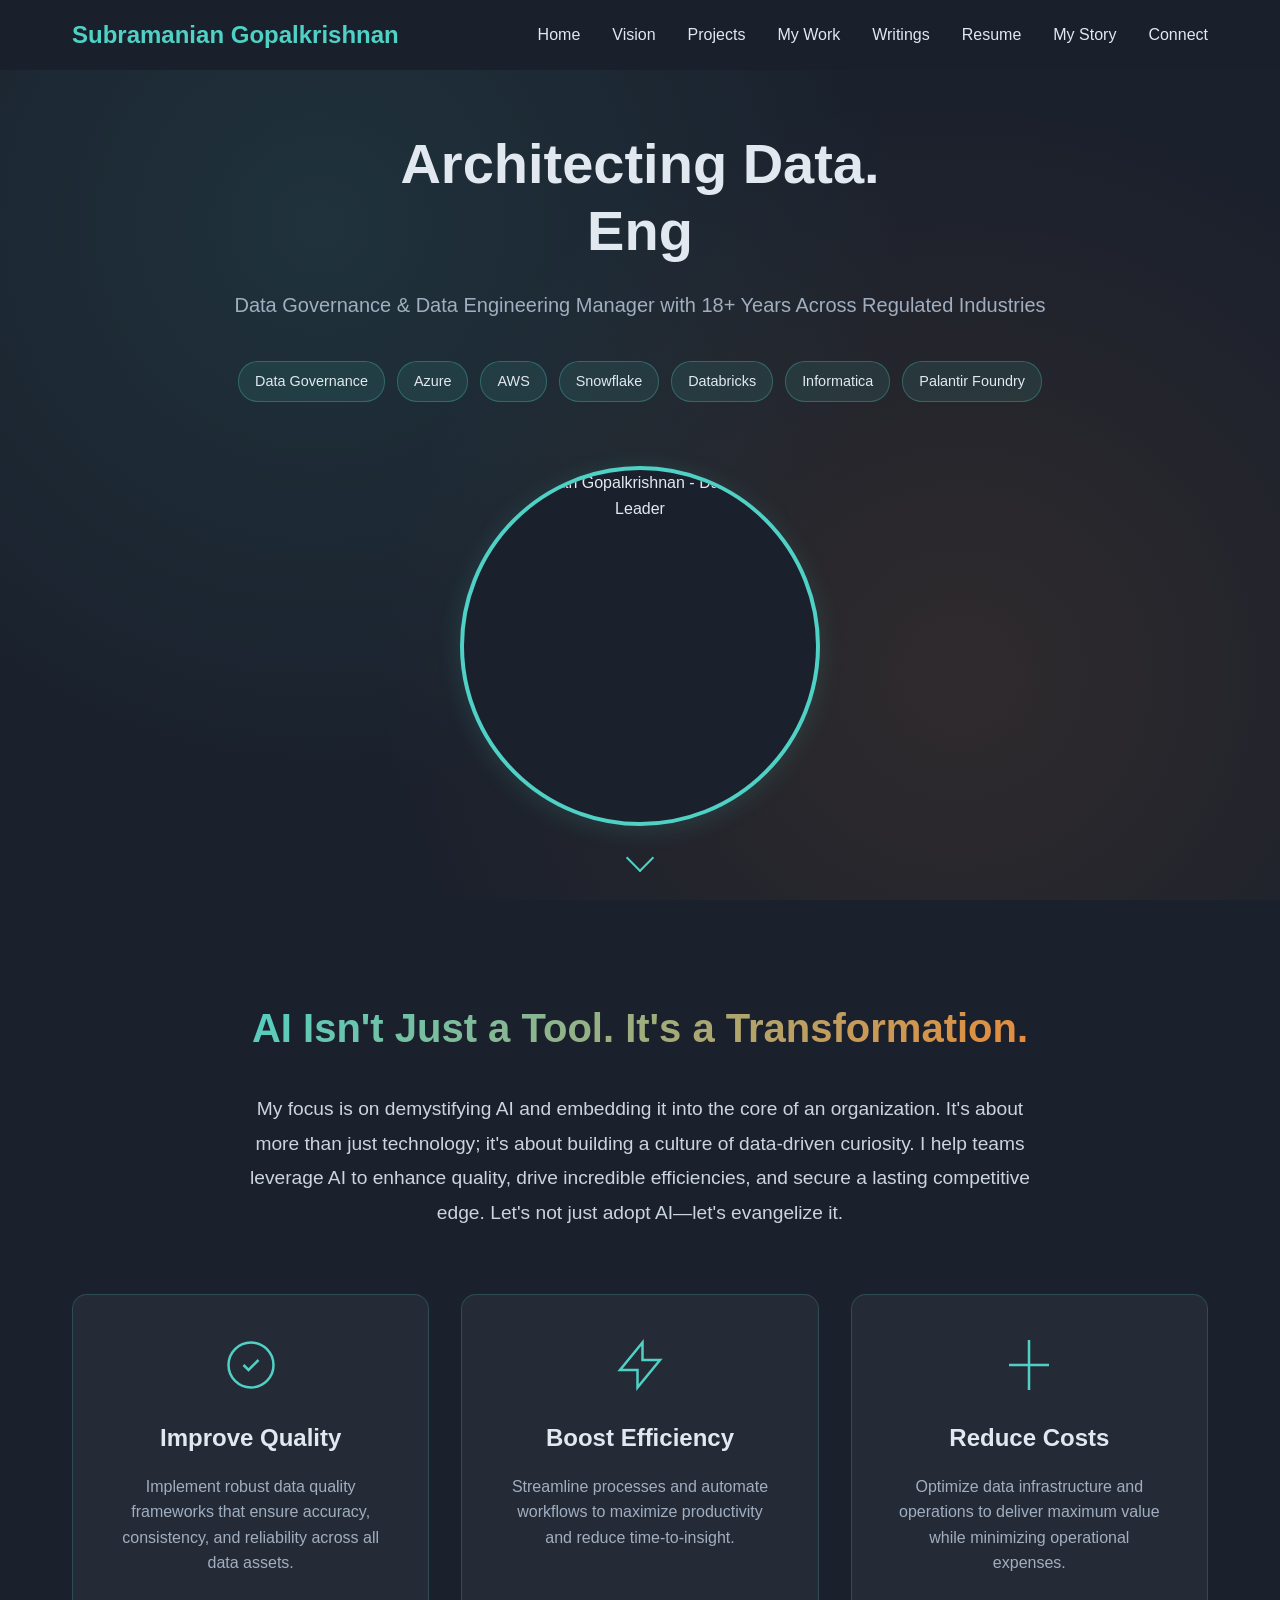
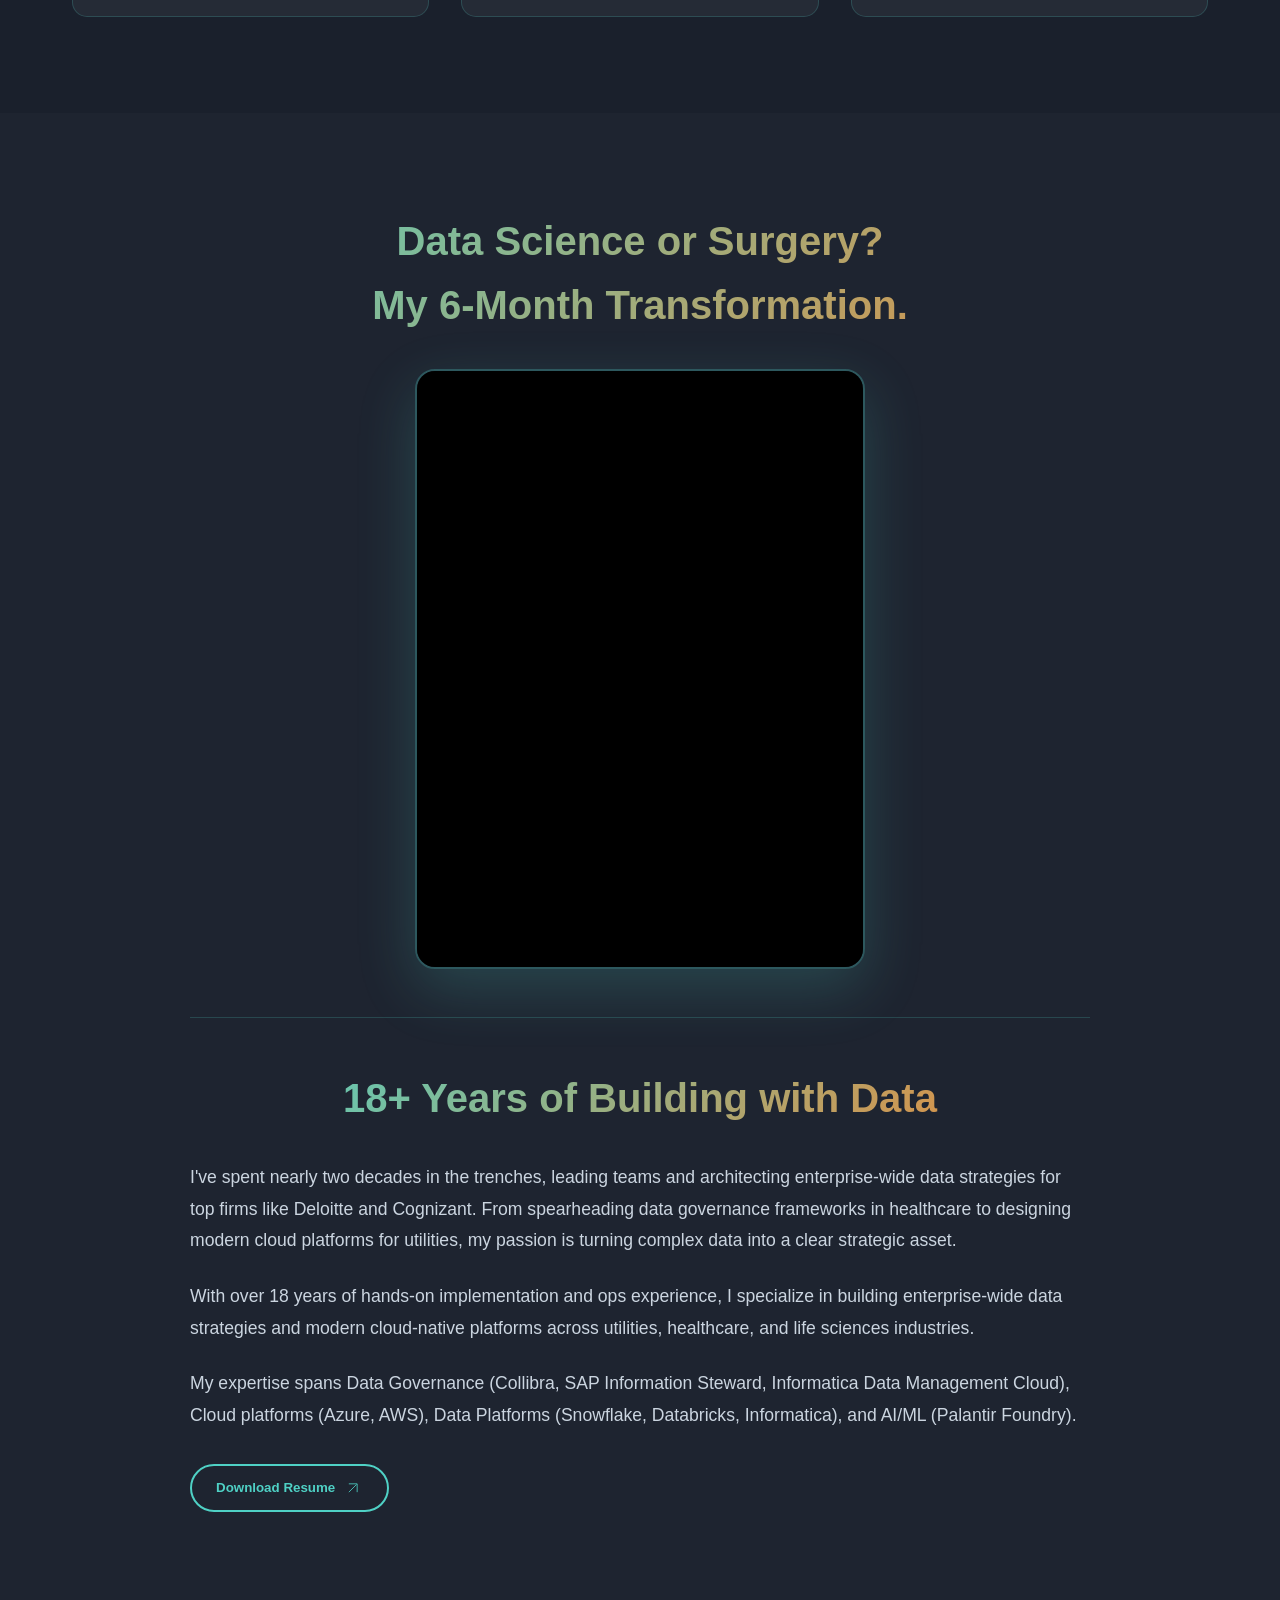
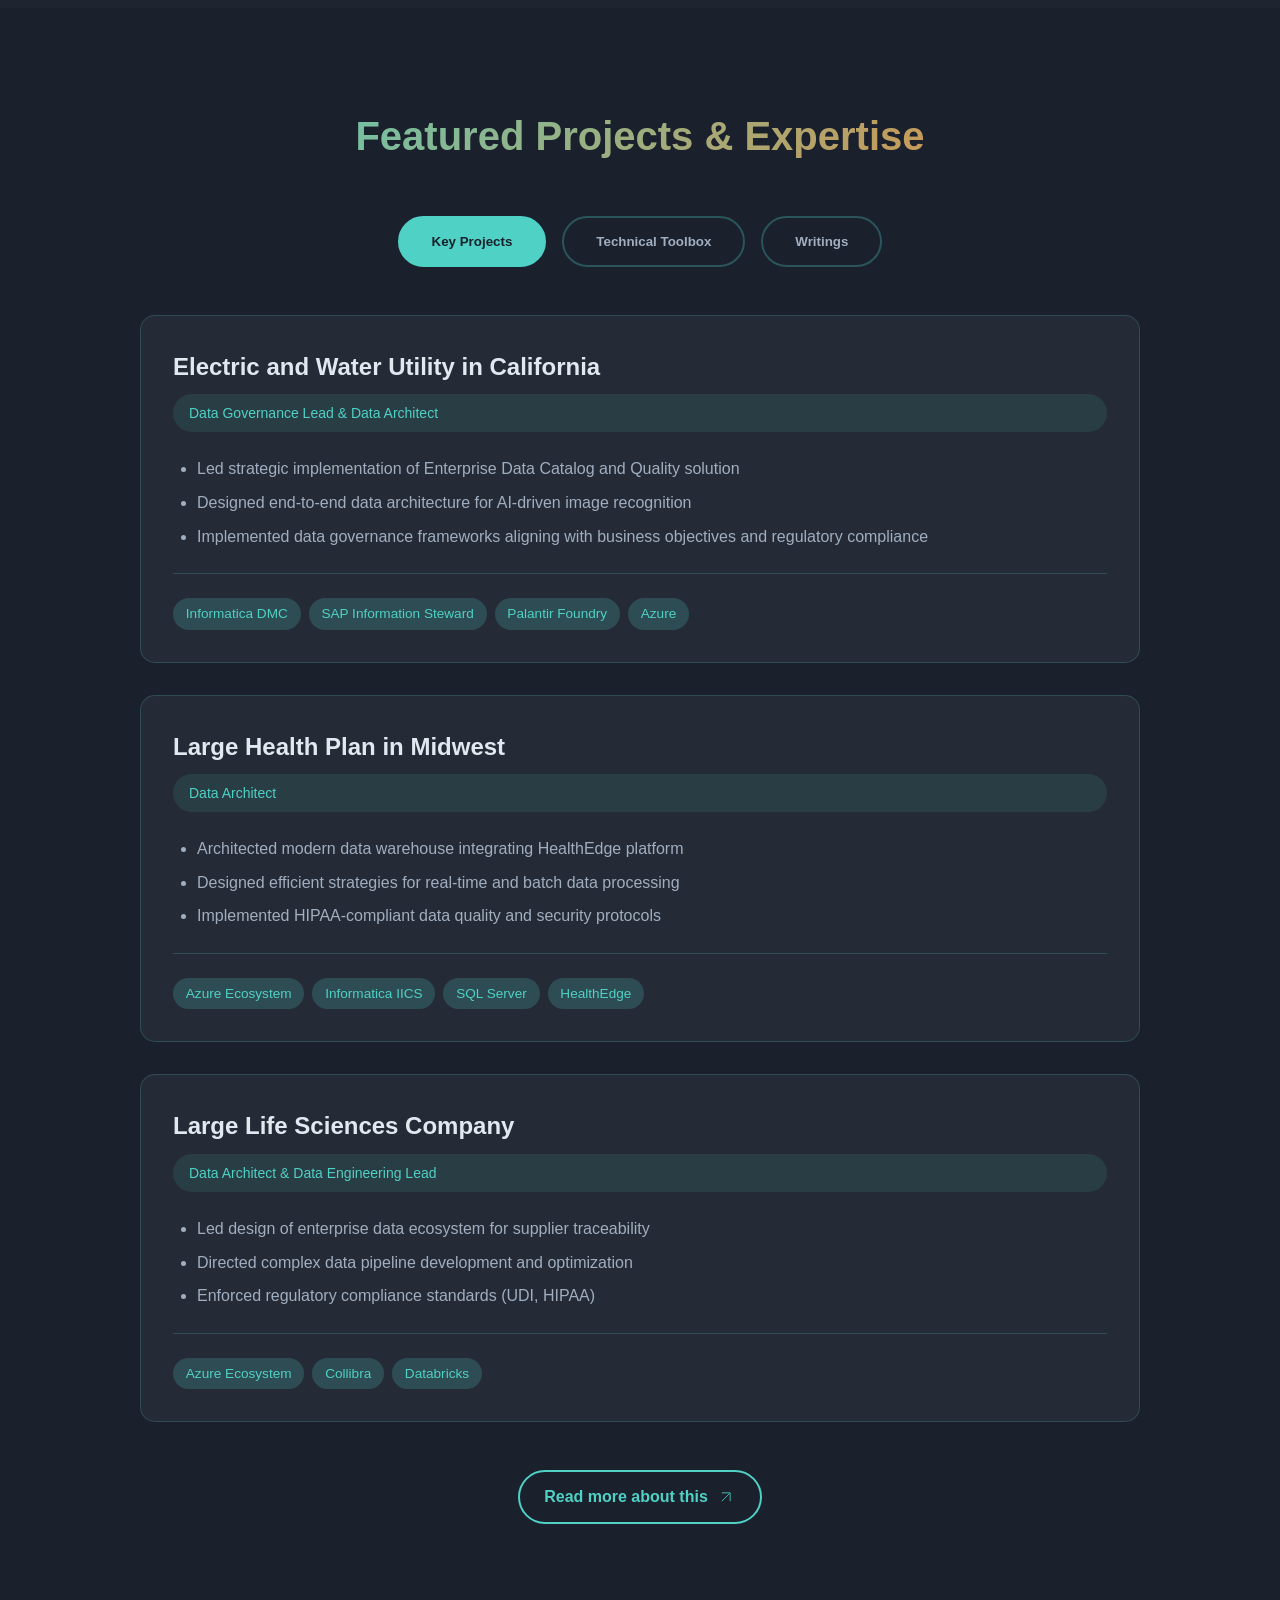
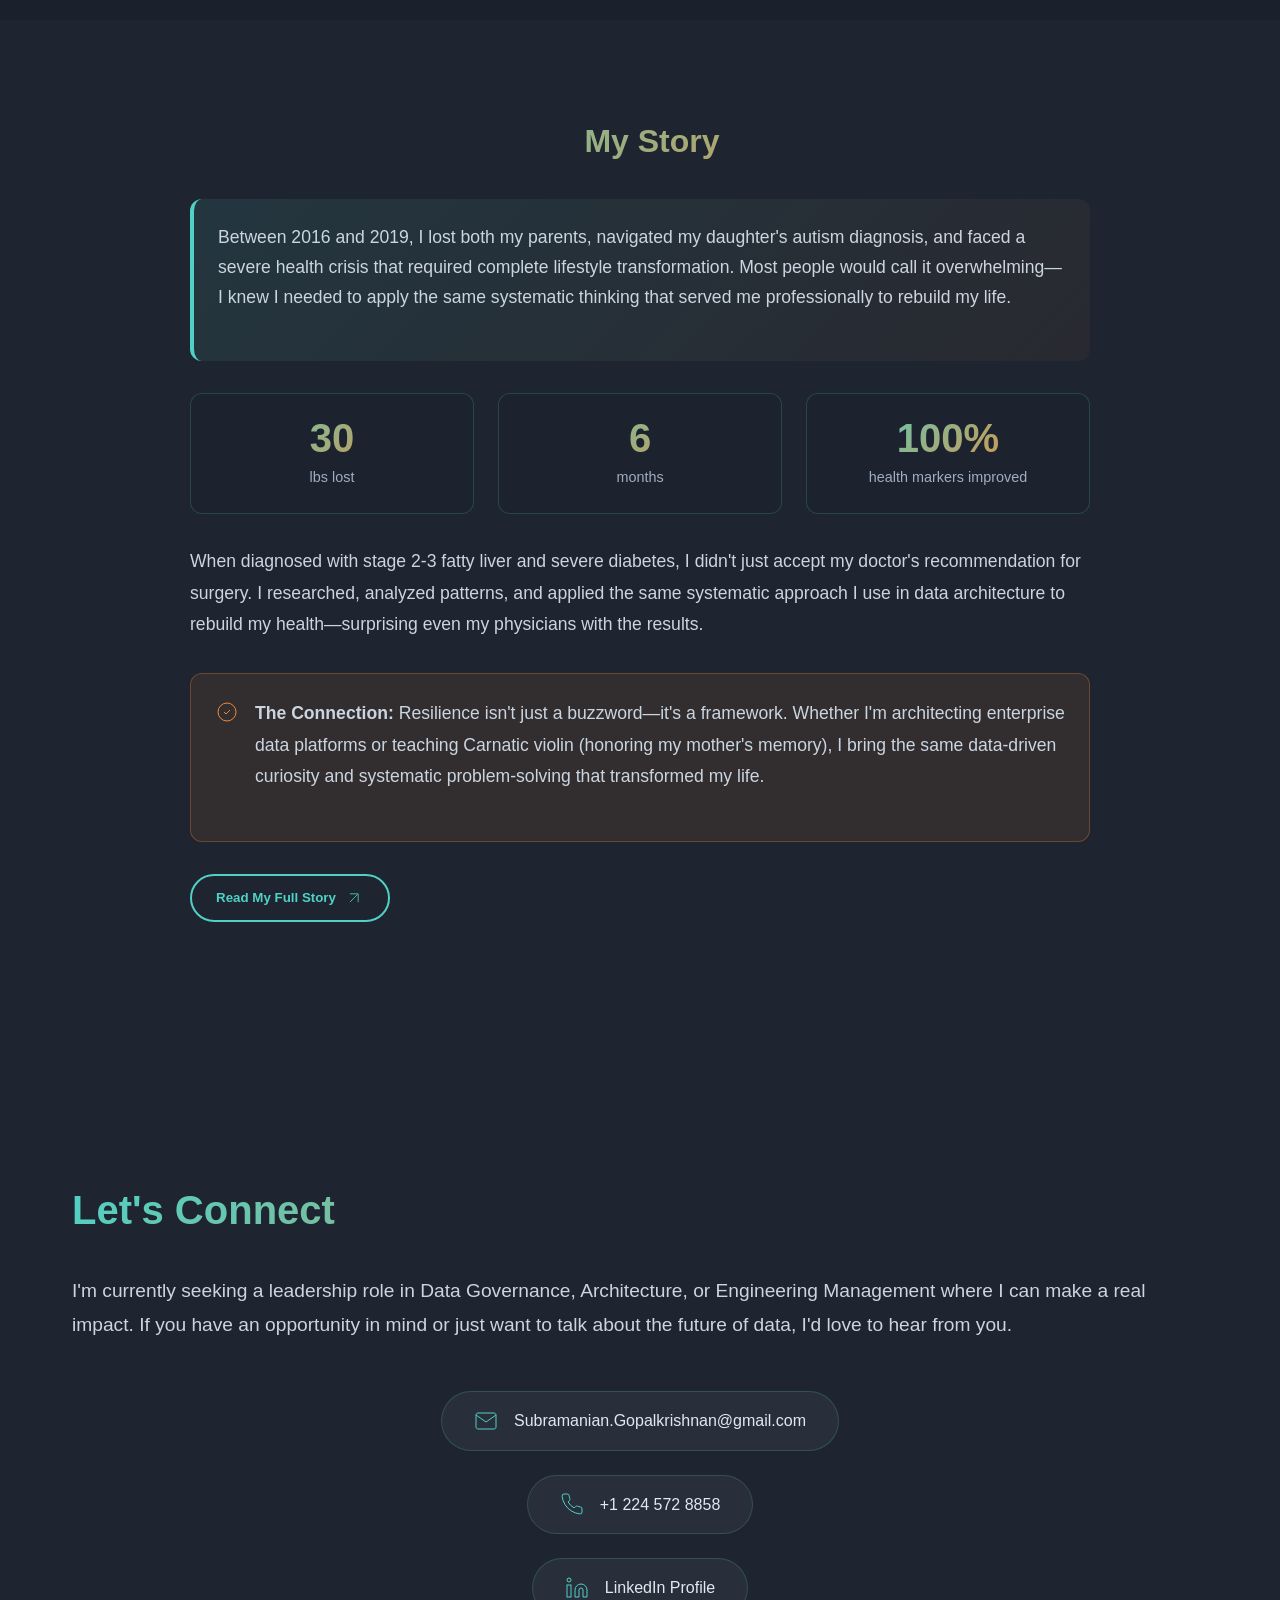
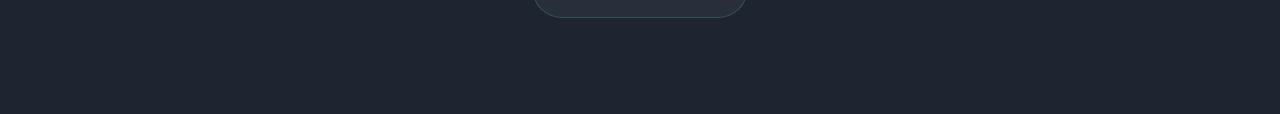
==== index.html @ d3220d58 "Add resume download functionality and enhance navigation links" ====
<!DOCTYPE html>
<html lang="en">
<head>
    <meta charset="UTF-8">
    <meta name="viewport" content="width=device-width, initial-scale=1.0">
    <meta name="referrer" content="strict-origin-when-cross-origin">
    <meta http-equiv="Content-Security-Policy" content="default-src 'self'; base-uri 'self'; img-src 'self' data: https:; font-src 'self' https://fonts.gstatic.com data:; style-src 'self' 'unsafe-inline' https://fonts.googleapis.com; script-src 'self'; connect-src 'self'; frame-src https://www.youtube.com https://www.youtube-nocookie.com; object-src 'none'; upgrade-insecure-requests">
    <title>Subramanian Gopalkrishnan - Data Governance and Data Engineering Manager</title>

    <!-- Open Graph / Facebook -->
    <meta property="og:type" content="website">
    <meta property="og:url" content="https://www.drivenbydata.pro/">
    <meta property="og:title" content="Subramanian Gopalkrishnan - Data Governance and Data Engineering Manager">
    <meta property="og:description" content="Data Governance & Data Engineering Manager with 18+ Years Across Regulated Industries.">
    <meta property="og:image" content="https://www.drivenbydata.pro/images/hero-profile-og.png">

    <!-- Twitter -->
    <meta property="twitter:card" content="summary_large_image">
    <meta property="twitter:url" content="https://www.drivenbydata.pro/">
    <meta property="twitter:title" content="Subramanian Gopalkrishnan - Data Governance and Data Engineering Manager">
    <meta property="twitter:description" content="Data Governance & Data Engineering Manager with 18+ Years Across Regulated Industries.">
    <meta property="twitter:image" content="https://www.drivenbydata.pro/images/hero-profile-og.png">

    <link rel="preconnect" href="https://fonts.googleapis.com">
    <link rel="preconnect" href="https://fonts.gstatic.com" crossorigin>
    <link href="https://fonts.googleapis.com/css2?family=Inter:wght@300;400;500;600;700&display=swap" rel="stylesheet">
    <link rel="icon" href="data:image/svg+xml,<svg xmlns='http://www.w3.org/2000/svg' viewBox='0 0 100 100'><rect width='100' height='100' rx='10' fill='%231A202C'/><text x='50%' y='54%' dominant-baseline='central' text-anchor='middle' font-size='65' font-weight='600' font-family='Inter, sans-serif' fill='%23ED8936'>S</text></svg>">
    <link rel="stylesheet" href="style.css">
</head>
<body data-page="index">
    <!-- Header Placeholder -->
    <div id="header-placeholder"></div>

    <!-- Hero Section -->
    <section id="hero" class="hero page-container">
        <div class="hero-background"></div>
        <div class="hero-content">
            <div class="hero-text">
                <h1 class="hero-title">Architecting Data.<br/>Engineering Resilience.</h1>
                <h2 class="hero-subtitle">Data Governance & Data Engineering Manager with 18+ Years Across Regulated Industries</h2>
                <div class="hero-skills">
                    <span class="skill-tag-hero">Data Governance</span>
                    <span class="skill-tag-hero">Azure</span>
                    <span class="skill-tag-hero">AWS</span>
                    <span class="skill-tag-hero">Snowflake</span>
                    <span class="skill-tag-hero">Databricks</span>
                    <span class="skill-tag-hero">Informatica</span>
                    <span class="skill-tag-hero">Palantir Foundry</span>
                </div>
            </div>
            <div class="hero-image">
                <img src="images/hero-profile.jpeg" alt="Subramanian Gopalkrishnan - Data Architect & Leader" class="hero-portrait">
            </div>
        </div>
        <div class="scroll-indicator">
            <div class="scroll-arrow"></div>
        </div>
    </section>

    <!-- Vision Section -->
    <section id="vision" class="vision">
        <div class="container">
            <div class="vision-header">
                <h2 class="section-title">AI Isn't Just a Tool. It's a Transformation.</h2>
                <p class="vision-description">My focus is on demystifying AI and embedding it into the core of an organization. It's about more than just technology; it's about building a culture of data-driven curiosity. I help teams leverage AI to enhance quality, drive incredible efficiencies, and secure a lasting competitive edge. Let's not just adopt AI—let's evangelize it.</p>
            </div>
            <div class="vision-cards">
                <div class="vision-card">
                    <div class="card-icon">
                        <svg viewBox="0 0 24 24" fill="none" stroke="currentColor">
                            <path d="M9 12l2 2 4-4m6 2a9 9 0 11-18 0 9 9 0 0118 0z"/>
                        </svg>
                    </div>
                    <h3>Improve Quality</h3>
                    <p>Implement robust data quality frameworks that ensure accuracy, consistency, and reliability across all data assets.</p>
                </div>
                <div class="vision-card">
                    <div class="card-icon">
                        <svg viewBox="0 0 24 24" fill="none" stroke="currentColor">
                            <path d="M13 10V3L4 14h7v7l9-11h-7z"/>
                        </svg>
                    </div>
                    <h3>Boost Efficiency</h3>
                    <p>Streamline processes and automate workflows to maximize productivity and reduce time-to-insight.</p>
                </div>
                <div class="vision-card">
                    <div class="card-icon">
                        <svg viewBox="0 0 24 24" fill="none" stroke="currentColor">
                            <path d="M12 2v20m8-10H4"/>
                        </svg>
                    </div>
                    <h3>Reduce Costs</h3>
                    <p>Optimize data infrastructure and operations to deliver maximum value while minimizing operational expenses.</p>
                </div>
            </div>
        </div>
    </section>

    <!-- About Section -->
    <section id="about" class="about">
        <div class="container">
             <!-- Video Section -->
            <div class="video-section" style="padding: 0; background: none;">
                <h2 class="section-title">Data Science or Surgery? <br/>My 6-Month Transformation.</h2>
                <div class="video-container">
                    <div class="video-wrapper">
                        <iframe 
                            src="https://www.youtube.com/embed/iZJ-q2DbBMI?controls=0&modestbranding=1&rel=0&showinfo=0" 
                            title="Subramanian Gopalkrishnan - Video Introduction"
                            frameborder="0" 
                            allow="accelerometer; autoplay; clipboard-write; encrypted-media; gyroscope; picture-in-picture; web-share" 
                            allowfullscreen>
                        </iframe>
                    </div>
                </div>
            </div>

            <!-- Professional Experience Section -->
            <div class="experience-section">
                <h2 class="section-title">18+ Years of Building with Data</h2>
                <div class="experience-content">
                    <div class="experience-text">
                        <p>I've spent nearly two decades in the trenches, leading teams and architecting enterprise-wide data strategies for top firms like Deloitte and Cognizant. From spearheading data governance frameworks in healthcare to designing modern cloud platforms for utilities, my passion is turning complex data into a clear strategic asset.</p>
                        <p>With over 18 years of hands-on implementation and ops experience, I specialize in building enterprise-wide data strategies and modern cloud-native platforms across utilities, healthcare, and life sciences industries.</p>
                        <p>My expertise spans Data Governance (Collibra, SAP Information Steward, Informatica Data Management Cloud), Cloud platforms (Azure, AWS), Data Platforms (Snowflake, Databricks, Informatica), and AI/ML (Palantir Foundry).</p>
                    </div>
                    <button type="button" class="secondary-button" id="btn-open-resume-pdf" aria-label="Open resume PDF in a new tab">
                        Download Resume
                        <svg class="button-arrow" viewBox="0 0 24 24" fill="none" stroke="currentColor">
                            <path d="M7 17l9.2-9.2M17 17V7H7"/>
                        </svg>
                    </button>
                </div>
            </div>
        </div>
    </section>

    <!-- Projects Section -->
    <section id="projects" class="projects">
        <div class="container">
            <h2 class="section-title">Featured Projects & Expertise</h2>
            <div class="tabs">
                <div class="tab-buttons">
                    <button class="tab-button active" data-tab="projects">Key Projects</button>
                    <button class="tab-button" data-tab="skills">Technical Toolbox</button>
                    <button type="button" class="tab-button" data-tab="writings" id="writings">Writings</button>
                </div>
                
                <div class="tab-content">
                    <div id="projects-tab" class="tab-panel active">
                        <div class="project-cards">
                            <div class="project-card">
                                <h3>Electric and Water Utility in California</h3>
                                <div class="project-role">Data Governance Lead & Data Architect</div>
                                <ul>
                                    <li>Led strategic implementation of Enterprise Data Catalog and Quality solution</li>
                                    <li>Designed end-to-end data architecture for AI-driven image recognition</li>
                                    <li>Implemented data governance frameworks aligning with business objectives and regulatory compliance</li>
                                </ul>
                                <div class="project-tech">
                                    <span>Informatica DMC</span>
                                    <span>SAP Information Steward</span>
                                    <span>Palantir Foundry</span>
                                    <span>Azure</span>
                                </div>
                            </div>
                            
                            <div class="project-card">
                                <h3>Large Health Plan in Midwest</h3>
                                <div class="project-role">Data Architect</div>
                                <ul>
                                    <li>Architected modern data warehouse integrating HealthEdge platform</li>
                                    <li>Designed efficient strategies for real-time and batch data processing</li>
                                    <li>Implemented HIPAA-compliant data quality and security protocols</li>
                                </ul>
                                <div class="project-tech">
                                    <span>Azure Ecosystem</span>
                                    <span>Informatica IICS</span>
                                    <span>SQL Server</span>
                                    <span>HealthEdge</span>
                                </div>
                            </div>
                            
                            <div class="project-card">
                                <h3>Large Life Sciences Company</h3>
                                <div class="project-role">Data Architect & Data Engineering Lead</div>
                                <ul>
                                    <li>Led design of enterprise data ecosystem for supplier traceability</li>
                                    <li>Directed complex data pipeline development and optimization</li>
                                    <li>Enforced regulatory compliance standards (UDI, HIPAA)</li>
                                </ul>
                                <div class="project-tech">
                                    <span>Azure Ecosystem</span>
                                    <span>Collibra</span>
                                    <span>Databricks</span>
                                </div>
                            </div>
                        </div>
                    </div>
                    
                    <div id="skills-tab" class="tab-panel">
                        <div class="skills-grid">
                            <div class="skill-category">
                                <h3>Data Governance</h3>
                                <div class="skill-tags">
                                    <span>Collibra</span>
                                    <span>SAP Information Steward</span>
                                    <span>Informatica Data Management Cloud</span>
                                </div>
                            </div>
                            
                            <div class="skill-category">
                                <h3>Cloud Platforms</h3>
                                <div class="skill-tags">
                                    <span>Microsoft Azure</span>
                                    <span>Amazon AWS</span>
                                </div>
                            </div>
                            
                            <div class="skill-category">
                                <h3>Data Platforms</h3>
                                <div class="skill-tags">
                                    <span>Snowflake</span>
                                    <span>Databricks</span>
                                    <span>Informatica IICS</span>
                                    <span>Informatica PowerCenter</span>
                                    <span>Azure Data Factory</span>
                                </div>
                            </div>
                            
                            <div class="skill-category">
                                <h3>AI/ML</h3>
                                <div class="skill-tags">
                                    <span>Palantir Foundry</span>
                                </div>
                            </div>
                            
                            <div class="skill-category">
                                <h3>Databases</h3>
                                <div class="skill-tags">
                                    <span>Oracle</span>
                                    <span>SQL Server</span>
                                    <span>Teradata</span>
                                    <span>Synapse</span>
                                    <span>Redshift</span>
                                    <span>MongoDB</span>
                                </div>
                            </div>
                        </div>
                    </div>

                    <div id="writings-tab" class="tab-panel">
                        <p class="writings-intro">Notes on data governance, lakehouse patterns, and enterprise integration—starting with linking Informatica CDGC to Databricks and Unity Catalog.</p>
                        <div class="writings-grid">
                            <a href="writings/cdgc-databricks-unity-catalog.html" class="writing-card">
                                <span class="writing-card-tag">CDGC · Databricks · Unity Catalog</span>
                                <h3>Link CDGC with Databricks Catalog</h3>
                                <p>How data quality scores flow from Informatica Cloud Data Governance and Catalog into Databricks and Unity Catalog for governed, trusted consumption.</p>
                                <span class="writing-card-cta">Read article</span>
                            </a>
                        </div>
                    </div>
                </div>
            </div>
            <div class="projects-cta">
                <a href="my-work.html" class="secondary-button">
                    Read more about this
                    <svg class="button-arrow" viewBox="0 0 24 24" fill="none" stroke="currentColor" aria-hidden="true">
                        <path d="M7 17l9.2-9.2M17 17V7H7"/>
                    </svg>
                </a>
            </div>
        </div>
    </section>

    <!-- My Story Section -->
    <section id="story" class="about">
        <div class="container">
            <!-- Personal Story Section -->
            <div class="story-section">
                <h2 class="section-title">My Story</h2>
                
                <div class="story-highlight-box">
                    <p class="story-opening">Between 2016 and 2019, I lost both my parents, navigated my daughter's autism diagnosis, and faced a severe health crisis that required complete lifestyle transformation. Most people would call it overwhelming—I knew I needed to apply the same systematic thinking that served me professionally to rebuild my life.</p>
                </div>
                
                <div class="transformation-stats">
                    <div class="stat-item">
                        <div class="stat-number">30</div>
                        <div class="stat-label">lbs lost</div>
                    </div>
                    <div class="stat-item">
                        <div class="stat-number">6</div>
                        <div class="stat-label">months</div>
                    </div>
                    <div class="stat-item">
                        <div class="stat-number">100%</div>
                        <div class="stat-label">health markers improved</div>
                    </div>
                </div>
                
                <div class="about-text">
                    <p>When diagnosed with stage 2-3 fatty liver and severe diabetes, I didn't just accept my doctor's recommendation for surgery. I researched, analyzed patterns, and applied the same systematic approach I use in data architecture to rebuild my health—surprising even my physicians with the results.</p>
                    
                    <div class="insight-callout">
                        <svg class="insight-icon" viewBox="0 0 24 24" fill="none" stroke="currentColor">
                            <path d="M9 12l2 2 4-4m6 2a9 9 0 11-18 0 9 9 0 0118 0z"/>
                        </svg>
                        <p><strong>The Connection:</strong> Resilience isn't just a buzzword—it's a framework. Whether I'm architecting enterprise data platforms or teaching Carnatic violin (honoring my mother's memory), I bring the same data-driven curiosity and systematic problem-solving that transformed my life.</p>
                    </div>
                    
                    <button type="button" class="secondary-button" id="btn-read-full-story" aria-label="Read full personal story">
                        Read My Full Story
                        <svg class="button-arrow" viewBox="0 0 24 24" fill="none" stroke="currentColor">
                            <path d="M7 17l9.2-9.2M17 17V7H7"/>
                        </svg>
                    </button>
                </div>
            </div>
        </div>
    </section>

    <!-- Contact Section -->
    <section id="contact" class="contact">
        <div class="container">
            <h2 class="section-title">Let's Connect</h2>
            <p class="contact-description">I'm currently seeking a leadership role in Data Governance, Architecture, or Engineering Management where I can make a real impact. If you have an opportunity in mind or just want to talk about the future of data, I'd love to hear from you.</p>
            
            <div class="contact-info">
                <div class="contact-item">
                    <svg class="contact-icon" viewBox="0 0 24 24" fill="none" stroke="currentColor">
                        <path d="M4 4h16c1.1 0 2 .9 2 2v12c0 1.1-.9 2-2 2H4c-1.1 0-2-.9-2-2V6c0-1.1.9-2 2-2z"/>
                        <polyline points="22,6 12,13 2,6"/>
                    </svg>
                    <a href="mailto:Subramanian.Gopalkrishnan@gmail.com">Subramanian.Gopalkrishnan@gmail.com</a>
                </div>
                
                <div class="contact-item">
                    <svg class="contact-icon" viewBox="0 0 24 24" fill="none" stroke="currentColor">
                        <path d="M22 16.92v3a2 2 0 0 1-2.18 2 19.79 19.79 0 0 1-8.63-3.07 19.5 19.5 0 0 1-6-6 19.79 19.79 0 0 1-3.07-8.67A2 2 0 0 1 4.11 2h3a2 2 0 0 1 2 1.72 12.84 12.84 0 0 0 .7 2.81 2 2 0 0 1-.45 2.11L8.09 9.91a16 16 0 0 0 6 6l1.27-1.27a2 2 0 0 1 2.11-.45 12.84 12.84 0 0 0 2.81.7A2 2 0 0 1 22 16.92z"/>
                    </svg>
                    <a href="tel:+12245728858">+1 224 572 8858</a>
                </div>
                
                <div class="contact-item">
                    <svg class="contact-icon" viewBox="0 0 24 24" fill="none" stroke="currentColor">
                        <path d="M16 8a6 6 0 0 1 6 6v7h-4v-7a2 2 0 0 0-2-2 2 2 0 0 0-2 2v7h-4v-7a6 6 0 0 1 6-6z"/>
                        <rect x="2" y="9" width="4" height="12"/>
                        <circle cx="4" cy="4" r="2"/>
                    </svg>
                    <a href="https://www.linkedin.com/in/subramanian-gopalkrishnan-a79ba688" target="_blank" rel="noopener noreferrer">LinkedIn Profile</a>
                </div>
            </div>
        </div>
    </section>

    <script src="script.js"></script>
</body>
</html>
---- style.css ----
/* Reset and Base Styles */
* {
    margin: 0;
    padding: 0;
    box-sizing: border-box;
}

html {
    scroll-behavior: smooth;
}

body {
    font-family: 'Inter', sans-serif;
    background-color: #1a202c;
    color: #E2E8F0;
    line-height: 1.6;
    overflow-x: hidden;
}

.container {
    max-width: 1200px;
    margin: 0 auto;
    padding: 0 2rem;
}

.page-container {
    padding-top: 120px;
    padding-bottom: 4rem;
}

/* Typography */
.section-title {
    font-size: 2.5rem;
    font-weight: 700;
    margin-bottom: 2rem;
    background: linear-gradient(135deg, #4FD1C5, #ED8936);
    -webkit-background-clip: text;
    -webkit-text-fill-color: transparent;
    background-clip: text;
}

/* Navigation */
.navbar {
    position: fixed;
    top: 0;
    width: 100%;
    background: rgba(26, 32, 44, 0.95);
    backdrop-filter: blur(10px);
    z-index: 1000;
    transition: all 0.3s ease;
}

.nav-container {
    max-width: 1200px;
    margin: 0 auto;
    padding: 1rem 2rem;
    display: flex;
    justify-content: space-between;
    align-items: center;
}

.nav-logo span {
    font-size: 1.5rem;
    font-weight: 700;
    color: #4FD1C5;
}

.nav-menu {
    display: flex;
    list-style: none;
    gap: 2rem;
}

.nav-link {
    color: #E2E8F0;
    text-decoration: none;
    font-weight: 500;
    transition: color 0.3s ease;
    position: relative;
}

.nav-link:hover {
    color: #4FD1C5;
}

.nav-link::after {
    content: '';
    position: absolute;
    bottom: -5px;
    left: 0;
    width: 0;
    height: 2px;
    background: #4FD1C5;
    transition: width 0.3s ease;
}

.nav-link:hover::after {
    width: 100%;
}

.hamburger {
    display: none;
    flex-direction: column;
    cursor: pointer;
}

.hamburger span {
    width: 25px;
    height: 3px;
    background: #E2E8F0;
    margin: 3px 0;
    transition: 0.3s;
}

/* Hero Section */
.hero {
    min-height: 100vh;
    display: flex;
    align-items: center;
    position: relative;
    overflow: hidden;
}

.hero-background {
    position: absolute;
    top: 0;
    left: 0;
    width: 100%;
    height: 100%;
    background: linear-gradient(135deg, rgba(79, 209, 197, 0.1), rgba(237, 137, 54, 0.1));
    background-image: 
        radial-gradient(circle at 25% 25%, rgba(79, 209, 197, 0.1) 0%, transparent 50%),
        radial-gradient(circle at 75% 75%, rgba(237, 137, 54, 0.1) 0%, transparent 50%);
    z-index: -1;
}

.hero-content {
    display: grid;
    grid-template-columns: 1fr;
    gap: 4rem;
    align-items: center;
    width: 100%;
    max-width: 1200px;
    margin: 0 auto;
    padding: 0 2rem;
    text-align: center;
}

.hero-title {
    font-size: 3.5rem;
    font-weight: 700;
    line-height: 1.2;
    margin-bottom: 1.5rem;
    animation: fadeInUp 1s ease-out;
}

.hero-tagline {
    font-size: 1rem;
    font-weight: 600;
    color: #4FD1C5;
    text-transform: uppercase;
    letter-spacing: 0.1em;
    margin-bottom: 1rem;
    animation: fadeInUp 1s ease-out both;
}

.hero-subtitle {
    font-size: 1.25rem;
    font-weight: 400;
    color: #A0AEC0;
    margin-bottom: 2.5rem;
    animation: fadeInUp 1s ease-out 0.2s both;
}

.hero-skills {
    display: flex;
    flex-wrap: wrap;
    justify-content: center;
    gap: 0.75rem;
    margin-top: 2.5rem;
    animation: fadeInUp 1s ease-out 0.4s both;
}

.skill-tag-hero {
    background-color: rgba(79, 209, 197, 0.1);
    border: 1px solid rgba(79, 209, 197, 0.3);
    color: #E2E8F0;
    padding: 0.5rem 1rem;
    border-radius: 20px;
    font-size: 0.9rem;
    font-weight: 500;
    transition: all 0.3s ease;
}

.skill-tag-hero:hover {
    background-color: rgba(79, 209, 197, 0.2);
    transform: translateY(-2px);
}

.cta-button {
    background: linear-gradient(135deg, #4FD1C5, #ED8936);
    border: none;
    padding: 1rem 2rem;
    border-radius: 50px;
    color: #1a202c;
    font-weight: 600;
    font-size: 1rem;
    cursor: pointer;
    display: inline-flex;
    align-items: center;
    gap: 0.5rem;
    transition: all 0.3s ease;
    animation: fadeInUp 1s ease-out 0.4s both;
}

.cta-button:hover {
    transform: translateY(-2px);
    box-shadow: 0 10px 30px rgba(79, 209, 197, 0.3);
}

.button-arrow {
    width: 20px;
    height: 20px;
    transition: transform 0.3s ease;
}

.cta-button:hover .button-arrow {
    transform: translateX(5px);
}

.secondary-button {
    background: transparent;
    border: 2px solid #4FD1C5;
    padding: 0.75rem 1.5rem;
    border-radius: 50px;
    color: #4FD1C5;
    font-weight: 600;
    cursor: pointer;
    display: inline-flex;
    align-items: center;
    gap: 0.5rem;
    transition: all 0.3s ease;
    text-decoration: none;
}

.secondary-button:hover {
    background: #4FD1C5;
    color: #1a202c;
    transform: translateY(-2px);
}

.secondary-button:hover .button-arrow {
    transform: translateX(5px);
}

.projects-cta {
    display: flex;
    justify-content: center;
    margin-top: 3rem;
}

.my-work-content {
    max-width: 1000px;
    margin: 0 auto;
}

.my-work-back {
    display: flex;
    justify-content: center;
    margin-top: 3rem;
    padding-top: 2rem;
    border-top: 1px solid rgba(79, 209, 197, 0.15);
}

.hero-image {
    display: flex;
    justify-content: center;
    animation: fadeInUp 1s ease-out 0.6s both;
}

.image-placeholder {
    width: 300px;
    height: 300px;
    border-radius: 50%;
    background: rgba(79, 209, 197, 0.1);
    border: 3px dashed #4FD1C5;
    display: flex;
    align-items: center;
    justify-content: center;
    text-align: center;
    padding: 2rem;
}

.placeholder-content {
    display: flex;
    flex-direction: column;
    align-items: center;
    gap: 1rem;
}

.placeholder-icon {
    width: 60px;
    height: 60px;
    color: #4FD1C5;
}

.image-placeholder p {
    font-size: 0.9rem;
    color: #A0AEC0;
    line-height: 1.4;
}

.scroll-indicator {
    position: absolute;
    bottom: 2rem;
    left: 50%;
    transform: translateX(-50%);
    animation: bounce 2s infinite;
}

.scroll-arrow {
    width: 20px;
    height: 20px;
    border-right: 2px solid #4FD1C5;
    border-bottom: 2px solid #4FD1C5;
    transform: rotate(45deg);
}

/* About Section */
.about {
    padding: 6rem 0;
    background: rgba(255, 255, 255, 0.02);
}

.story-section {
    max-width: 900px;
    margin: 0 auto 4rem;
}

.story-section .section-title {
    text-align: center;
}

.story-section .about-text {
    text-align: left;
}

.experience-section {
    max-width: 900px;
    margin: 0 auto;
    text-align: center;
    padding-top: 3rem;
    border-top: 1px solid rgba(79, 209, 197, 0.2);
}

.experience-content {
    text-align: left;
}

.experience-text {
    font-size: 1.1rem;
    line-height: 1.8;
    margin-bottom: 2rem;
}

.experience-text p {
    margin-bottom: 1.5rem;
    color: #CBD5E0;
}

.placeholder-box {
    background: rgba(79, 209, 197, 0.1);
    border: 2px dashed #4FD1C5;
    border-radius: 10px;
    padding: 2rem;
    margin-top: 1rem;
}

.placeholder-box h3 {
    color: #4FD1C5;
    margin-bottom: 1rem;
    font-size: 1.2rem;
}

.placeholder-box ul {
    margin-left: 1.5rem;
    margin-top: 1rem;
}

.placeholder-box li {
    margin-bottom: 1rem;
    color: #A0AEC0;
}

.about-text {
    font-size: 1.1rem;
    line-height: 1.8;
    margin-bottom: 2rem;
}

.about-text p {
    margin-bottom: 1.5rem;
    color: #CBD5E0;
}

/* Story Section Styles */
.story-highlight-box {
    background: linear-gradient(135deg, rgba(79, 209, 197, 0.1), rgba(237, 137, 54, 0.05));
    border-left: 4px solid #4FD1C5;
    border-radius: 12px;
    padding: 1.5rem;
    margin-bottom: 2rem;
}

.story-opening {
    font-size: 1.1rem;
    line-height: 1.7;
    color: #E2E8F0;
    margin: 0;
}

.transformation-stats {
    display: grid;
    grid-template-columns: repeat(3, 1fr);
    gap: 1.5rem;
    margin: 2rem 0;
}

.stat-item {
    text-align: center;
    padding: 1.5rem;
    background: rgba(26, 32, 44, 0.5);
    border-radius: 12px;
    border: 1px solid rgba(79, 209, 197, 0.2);
    transition: all 0.3s ease;
}

.stat-item:hover {
    border-color: #4FD1C5;
    transform: translateY(-2px);
}

.stat-number {
    font-size: 2.5rem;
    font-weight: 700;
    background: linear-gradient(135deg, #4FD1C5, #ED8936);
    -webkit-background-clip: text;
    -webkit-text-fill-color: transparent;
    background-clip: text;
    line-height: 1;
}

.stat-label {
    font-size: 0.9rem;
    color: #A0AEC0;
    margin-top: 0.5rem;
    font-weight: 500;
}

.insight-callout {
    background: rgba(237, 137, 54, 0.1);
    border: 1px solid rgba(237, 137, 54, 0.3);
    border-radius: 12px;
    padding: 1.5rem;
    margin: 2rem 0;
    display: flex;
    align-items: flex-start;
    gap: 1rem;
}

.insight-icon {
    width: 24px;
    height: 24px;
    color: #ED8936;
    flex-shrink: 0;
    margin-top: 2px;
}

.insight-callout p {
    margin: 0;
    color: #E2E8F0;
}

/* Vision Section */
.vision {
    padding: 6rem 0;
}

.vision-header {
    text-align: center;
    max-width: 800px;
    margin: 0 auto 4rem;
}

.vision-description {
    font-size: 1.2rem;
    color: #CBD5E0;
    line-height: 1.8;
}

.vision-cards {
    display: grid;
    grid-template-columns: repeat(auto-fit, minmax(300px, 1fr));
    gap: 2rem;
}

.vision-card {
    background: rgba(255, 255, 255, 0.05);
    border-radius: 15px;
    padding: 2.5rem;
    text-align: center;
    transition: all 0.3s ease;
    border: 1px solid rgba(79, 209, 197, 0.2);
}

.vision-card:hover {
    transform: translateY(-10px);
    box-shadow: 0 20px 40px rgba(79, 209, 197, 0.1);
    border-color: #4FD1C5;
}

.card-icon {
    width: 60px;
    height: 60px;
    margin: 0 auto 1.5rem;
    color: #4FD1C5;
}

.vision-card h3 {
    font-size: 1.5rem;
    margin-bottom: 1rem;
    color: #E2E8F0;
}

.vision-card p {
    color: #A0AEC0;
    line-height: 1.6;
}

/* Video Section */
.video-section {
    padding: 6rem 0;
    background: rgba(255, 255, 255, 0.02);
}

.video-container {
    max-width: 450px;
    margin: 0 auto 3rem;
    display: flex;
    justify-content: center;
}

.video-wrapper {
    position: relative;
    width: 100%;
    height: 600px;
    border-radius: 20px;
    overflow: hidden;
    box-shadow: 0 20px 60px rgba(79, 209, 197, 0.2);
    border: 2px solid rgba(79, 209, 197, 0.3);
    transition: all 0.3s ease;
}

.video-wrapper:hover {
    box-shadow: 0 25px 80px rgba(79, 209, 197, 0.3);
    border-color: rgba(79, 209, 197, 0.5);
    transform: translateY(-5px);
}

.video-wrapper iframe {
    position: absolute;
    top: 0;
    left: 0;
    width: 100%;
    height: 100%;
    border: none;
    background: #000;
}

.video-wrapper:hover iframe {
    filter: none;
}

.video-section .section-title {
    text-align: center;
}

/* Projects Section */
.projects {
    padding: 6rem 0;
}

.projects .section-title {
    text-align: center;
    margin-bottom: 3rem;
}

.tabs {
    max-width: 1000px;
    margin: 0 auto;
}

.tab-buttons {
    display: flex;
    flex-wrap: wrap;
    justify-content: center;
    align-items: center;
    gap: 1rem;
    margin-bottom: 3rem;
}

.tab-button {
    background: transparent;
    border: 2px solid rgba(79, 209, 197, 0.3);
    padding: 1rem 2rem;
    border-radius: 50px;
    color: #A0AEC0;
    font-weight: 600;
    cursor: pointer;
    transition: all 0.3s ease;
}

.tab-button.active,
.tab-button:hover {
    background: #4FD1C5;
    color: #1a202c;
    border-color: #4FD1C5;
}

.tab-panel {
    display: none;
    animation: fadeIn 0.5s ease-in;
}

.tab-panel.active {
    display: block;
}

.project-cards {
    display: grid;
    gap: 2rem;
}

.project-card {
    background: rgba(255, 255, 255, 0.05);
    border-radius: 15px;
    padding: 2rem;
    border: 1px solid rgba(79, 209, 197, 0.2);
    transition: all 0.3s ease;
}

.project-card:hover {
    border-color: #4FD1C5;
    transform: translateY(-5px);
}

.project-card h3 {
    font-size: 1.5rem;
    margin-bottom: 0.5rem;
    color: #E2E8F0;
}

.project-role {
    color: #4FD1C5;
    font-weight: 600;
    margin-bottom: 1.5rem;
}

.project-card ul {
    margin-left: 1.5rem;
    margin-bottom: 1.5rem;
}

.project-card li {
    margin-bottom: 0.5rem;
    color: #A0AEC0;
}

.project-tech {
    display: flex;
    flex-wrap: wrap;
    gap: 0.5rem;
}

.project-tech span {
    background: rgba(79, 209, 197, 0.2);
    color: #4FD1C5;
    padding: 0.3rem 0.8rem;
    border-radius: 20px;
    font-size: 0.85rem;
    font-weight: 500;
}

.skills-grid {
    display: grid;
    grid-template-columns: repeat(auto-fit, minmax(300px, 1fr));
    gap: 2rem;
}

.skill-category {
    background: rgba(255, 255, 255, 0.05);
    border-radius: 15px;
    padding: 2rem;
    border: 1px solid rgba(79, 209, 197, 0.2);
}

.skill-category h3 {
    color: #4FD1C5;
    margin-bottom: 1.5rem;
    font-size: 1.3rem;
}

.skill-tags {
    display: flex;
    flex-wrap: wrap;
    gap: 0.5rem;
}

.skill-tags span {
    background: rgba(237, 137, 54, 0.2);
    color: #ED8936;
    padding: 0.5rem 1rem;
    border-radius: 25px;
    font-size: 0.9rem;
    font-weight: 500;
}

/* Contact Section */
.contact {
    padding: 6rem 0;
    background: rgba(255, 255, 255, 0.02);
}

.contact-content {
    text-align: center;
    max-width: 800px;
    margin: 0 auto;
}

.contact-description {
    font-size: 1.2rem;
    color: #CBD5E0;
    margin-bottom: 3rem;
    line-height: 1.8;
}

.contact-info {
    display: flex;
    flex-direction: column;
    gap: 1.5rem;
    align-items: center;
}

.contact-item {
    display: flex;
    align-items: center;
    gap: 1rem;
    background: rgba(255, 255, 255, 0.05);
    padding: 1rem 2rem;
    border-radius: 50px;
    border: 1px solid rgba(79, 209, 197, 0.2);
    transition: all 0.3s ease;
}

.contact-item:hover {
    border-color: #4FD1C5;
    transform: translateY(-2px);
}

.contact-icon {
    width: 24px;
    height: 24px;
    color: #4FD1C5;
}

.contact-item a {
    color: #E2E8F0;
    text-decoration: none;
    font-weight: 500;
    transition: color 0.3s ease;
}

.contact-item a:hover {
    color: #4FD1C5;
}

.linkedin-placeholder {
    background: rgba(79, 209, 197, 0.1);
    border: 1px dashed #4FD1C5;
    border-radius: 10px;
    padding: 1rem;
    color: #A0AEC0;
    font-style: italic;
}

/* Animations */
@keyframes fadeInUp {
    from {
        opacity: 0;
        transform: translateY(30px);
    }
    to {
        opacity: 1;
        transform: translateY(0);
    }
}

@keyframes fadeIn {
    from {
        opacity: 0;
    }
    to {
        opacity: 1;
    }
}

@keyframes bounce {
    0%, 20%, 50%, 80%, 100% {
        transform: translateX(-50%) translateY(0);
    }
    40% {
        transform: translateX(-50%) translateY(-10px);
    }
    60% {
        transform: translateX(-50%) translateY(-5px);
    }
}

/* Scroll Animations */
.fade-in {
    opacity: 0;
    transform: translateY(30px);
    transition: all 0.6s ease;
}

.fade-in.visible {
    opacity: 1;
    transform: translateY(0);
}

/* Responsive Design */
@media (max-width: 768px) {
    .container {
        padding: 0 1rem;
    }
    
    .page-container {
        padding: 6rem 1rem 2rem;
    }
    
    .nav-menu {
        position: fixed;
        left: -100%;
        top: 70px; /* Adjust based on navbar height */
        flex-direction: column;
        background-color: #1a202c;
        width: 100%;
        height: calc(100vh - 70px);
        transition: all 0.3s ease-in-out;
        padding-top: 2rem;
        gap: 0;
    }
    
    .nav-menu.active {
        left: 0;
    }
    
    .nav-menu li {
        padding: 1rem 2rem;
        width: 100%;
        text-align: left;
    }
    
    .nav-menu li:hover {
        background-color: rgba(79, 209, 197, 0.1);
    }
    
    .nav-link::after {
        display: none;
    }
    
    .hamburger {
        display: flex;
    }
    
    .hero-content {
        grid-template-columns: 1fr;
        text-align: center;
    }
    
    .hero-portrait {
        max-width: 90%;
        height: auto;
    }
    
    .hero-title {
        font-size: 3rem;
    }
    
    .section-title {
        font-size: 2rem;
    }
    
    .story-section {
        max-width: 100%;
    }
    
    .story-section,
    .experience-section {
        max-width: 100%;
    }
    
    .experience-section {
        padding-top: 2rem;
        margin-top: 2rem;
    }
    
    .transformation-stats {
        grid-template-columns: 1fr;
        gap: 1rem;
    }
    
    .stat-number {
        font-size: 2rem;
    }
    
    .insight-callout {
        flex-direction: column;
        gap: 0.5rem;
    }
    
    .vision-cards {
        grid-template-columns: 1fr;
    }
    
    .tab-buttons {
        flex-direction: column;
        align-items: center;
    }
    
    .skills-grid {
        grid-template-columns: 1fr;
    }
    
    .contact-info {
        align-items: stretch;
    }
    
    .contact-item {
        justify-content: center;
    }
    
    .video-container {
        max-width: 350px;
        margin: 0 auto 2rem;
    }

    .video-wrapper {
        height: 500px;
        border-radius: 15px;
    }
    
    .story-page .story-header {
        padding-top: 2rem;
    }
    
    .story-page .container {
        padding: 0 1rem;
        max-width: 100%;
    }
    
    .story-section h2 {
        font-size: 1.6rem;
        padding-left: 1rem;
    }
    
    .story-content-with-photo {
        grid-template-columns: 1fr;
        gap: 1.5rem;
    }
    
    .story-side-photo {
        order: -1;
        justify-self: center;
    }
    
    .dual-story-photos {
        grid-template-columns: 1fr;
        gap: 1.5rem;
    }
    
    .story-image-placeholder {
        height: 300px;
        padding: 1.5rem;
    }
    
    .story-image-placeholder.small {
        height: 200px;
    }
    
    .story-image-placeholder.medium {
        height: 250px;
    }
    
    .framework-grid {
        grid-template-columns: 1fr;
        gap: 1.5rem;
    }
    
    .professional-framework {
        padding: 2rem;
    }
}

@media (max-width: 480px) {
    .page-container {
        padding-top: 150px;
    }

    .hero-title {
        font-size: 2rem;
    }
    
    .hero-subtitle {
        font-size: 1rem;
    }
    
    .section-title {
        font-size: 1.8rem;
    }
    
    .image-placeholder {
        width: 250px;
        height: 250px;
    }
    
    .cta-button,
    .secondary-button {
        padding: 0.8rem 1.5rem;
        font-size: 0.9rem;
    }
    
    .project-card,
    .vision-card,
    .skill-category {
        padding: 1.5rem;
    }
    
    .stat-item {
        padding: 1rem;
    }
    
    .stat-number {
        font-size: 1.8rem;
    }
    
    .story-section {
        margin-bottom: 3rem;
    }
    
    .story-section h2 {
        font-size: 1.4rem;
    }
    
    .story-image-placeholder {
        height: 250px;
        padding: 1rem;
    }
    
    .story-image-placeholder.small {
        height: 180px;
    }
    
    .story-image-placeholder.medium {
        height: 220px;
    }
    
    .professional-framework {
        padding: 1.5rem;
    }
    
    .framework-item {
        padding: 1rem;
    }
    
    .story-page .container {
        padding: 0 1rem;
        max-width: 100%;
    }
    
    .video-container {
        max-width: 300px;
        margin: 0 auto 1.5rem;
    }

    .video-wrapper {
        height: 450px;
        border-radius: 12px;
    }
}

.hero-portrait {
    width: 360px;
    height: 360px;
    object-fit: cover;
    object-position: center top;
    border-radius: 50%;
    border: 4px solid #4FD1C5;
    box-shadow: 0 4px 24px rgba(79, 209, 197, 0.15);
    background: #1a202c;
}

/* Story Page Styles */
.story-page {
    padding: 6rem 0 4rem;
    min-height: 100vh;
}

.story-page .container {
    max-width: 900px;
}

.story-page .story-header {
    text-align: center;
    margin-bottom: 4rem;
}

.story-content {
    font-size: 1.1rem;
    line-height: 1.8;
}

.story-section {
    margin-bottom: 4rem;
}

.story-section h2 {
    font-size: 2rem;
    font-weight: 600;
    color: #4FD1C5;
    margin-bottom: 2rem;
    padding-left: 1.5rem;
}

.story-section p {
    margin-bottom: 1.5rem;
    color: #CBD5E0;
}

/* Story Photo Sections */
.story-photo-section {
    margin: 3rem 0;
    display: flex;
    justify-content: center;
}

.main-story-photo {
    width: 100%;
    max-width: 500px;
}

.dual-story-photos {
    display: grid;
    grid-template-columns: 1fr 1fr;
    gap: 2rem;
    width: 100%;
    max-width: 600px;
}

.story-image-placeholder {
    width: 100%;
    height: 400px;
    border-radius: 15px;
    background: rgba(79, 209, 197, 0.1);
    border: 3px dashed #4FD1C5;
    display: flex;
    align-items: center;
    justify-content: center;
    text-align: center;
    padding: 2rem;
    transition: all 0.3s ease;
}

.story-image-placeholder:hover {
    background: rgba(79, 209, 197, 0.15);
    border-color: #4FD1C5;
    transform: translateY(-2px);
}

.story-image-placeholder.small {
    height: 200px;
    padding: 1rem;
}

.story-image-placeholder.medium {
    height: 300px;
    padding: 1.5rem;
}

.story-image-placeholder .placeholder-content {
    display: flex;
    flex-direction: column;
    align-items: center;
    gap: 1rem;
}

.story-image-placeholder .placeholder-icon {
    width: 40px;
    height: 40px;
    color: #4FD1C5;
}

.story-image-placeholder.small .placeholder-icon {
    width: 30px;
    height: 30px;
}

.story-image-placeholder p {
    font-size: 0.9rem;
    color: #A0AEC0;
    line-height: 1.4;
    margin: 0;
    font-weight: 500;
}

/* Story Content with Photo Layout */
.story-content-with-photo {
    display: grid;
    grid-template-columns: 1fr;
    gap: 2rem;
    align-items: flex-start;
    margin-bottom: 2rem;
}

.story-text {
    flex: 1;
}

.story-side-photo {
    flex: 1;
    max-width: 300px;
    margin: 0 auto;
}

.before-after-photos {
    display: flex;
    gap: 1rem;
}

.photo-container {
    display: flex;
    flex-direction: column;
    align-items: center;
    gap: 0.5rem;
}

.photo-container img {
    width: 100%;
    aspect-ratio: 3/4;
    object-fit: cover;
    border-radius: 12px;
    display: block;
}

.photo-caption {
    font-size: 0.875rem;
    color: var(--text-secondary);
    font-weight: 500;
    text-align: center;
}

/* Professional Framework Section */
.professional-framework {
    background: var(--bg-secondary);
    border-radius: 15px;
    padding: 2.5rem;
    margin: 3rem 0;
    border: 1px solid rgba(79, 209, 197, 0.2);
}

.professional-framework h3 {
    color: #4FD1C5;
    font-size: 1.5rem;
    margin-bottom: 2rem;
    text-align: center;
}

.framework-grid {
    display: grid;
    grid-template-columns: repeat(auto-fit, minmax(250px, 1fr));
    gap: 2rem;
}

.framework-item {
    text-align: center;
    padding: 1.5rem;
    background: rgba(26, 32, 44, 0.5);
    border-radius: 12px;
    border: 1px solid rgba(79, 209, 197, 0.2);
    transition: all 0.3s ease;
}

.framework-item:hover {
    border-color: #4FD1C5;
    transform: translateY(-2px);
}

.framework-icon {
    width: 40px;
    height: 40px;
    margin: 0 auto 1rem;
    color: #4FD1C5;
}

.framework-item h4 {
    color: #E2E8F0;
    font-size: 1.1rem;
    margin-bottom: 0.5rem;
    font-weight: 600;
}

.framework-item p {
    color: #A0AEC0;
    font-size: 0.9rem;
    line-height: 1.5;
    margin: 0;
}

/* Resume Page Specific Styles */
.resume-download {
    margin: 2rem 0;
    text-align: center;
}

.resume-download .button-icon {
    width: 20px;
    height: 20px;
    margin-right: 0.5rem;
}

.contact-grid {
    display: grid;
    grid-template-columns: repeat(auto-fit, minmax(250px, 1fr));
    gap: 1rem;
    margin-bottom: 1rem;
}

.contact-grid .contact-item {
    background: rgba(26, 32, 44, 0.5);
    border-radius: 8px;
    padding: 1rem;
    border: 1px solid rgba(79, 209, 197, 0.2);
}

.resume-list {
    list-style: none;
    margin-left: 0;
}

.resume-list li {
    padding: 0.5rem 0;
    border-bottom: 1px solid rgba(79, 209, 197, 0.1);
    color: #CBD5E0;
    line-height: 1.6;
}

.resume-list li:last-child {
    border-bottom: none;
}

.skills-section {
    display: grid;
    grid-template-columns: repeat(auto-fit, minmax(280px, 1fr));
    gap: 2rem;
    margin-top: 1.5rem;
}

.employment-item {
    background: rgba(26, 32, 44, 0.5);
    border-radius: 12px;
    padding: 2rem;
    margin-bottom: 2rem;
    border: 1px solid rgba(79, 209, 197, 0.2);
    transition: all 0.3s ease;
}

.employment-item:hover {
    border-color: #4FD1C5;
    transform: translateY(-2px);
}

.employment-item h3 {
    color: #4FD1C5;
    font-size: 1.3rem;
    margin-bottom: 0.5rem;
    font-weight: 600;
}

.employment-item h4 {
    color: #E2E8F0;
    font-size: 1.1rem;
    margin: 1.5rem 0 1rem 0;
    font-weight: 500;
}

.employment-period {
    color: #A0AEC0;
    font-size: 0.9rem;
    font-weight: 500;
    margin-bottom: 1.5rem;
}

.tech-proficiency {
    display: grid;
    grid-template-columns: repeat(auto-fit, minmax(300px, 1fr));
    gap: 2rem;
    margin-top: 1.5rem;
}

.tech-category {
    background: rgba(26, 32, 44, 0.5);
    border-radius: 12px;
    padding: 1.5rem;
    border: 1px solid rgba(79, 209, 197, 0.2);
}

.tech-category h3 {
    color: #4FD1C5;
    font-size: 1.2rem;
    margin-bottom: 1rem;
    font-weight: 600;
}

.project-highlight {
    background: rgba(26, 32, 44, 0.3);
    border-radius: 15px;
    padding: 2.5rem;
    margin-bottom: 3rem;
    border: 1px solid rgba(79, 209, 197, 0.2);
}

.project-highlight h3 {
    color: #4FD1C5;
    font-size: 1.5rem;
    margin-bottom: 2rem;
    font-weight: 600;
    text-align: center;
}

.project-item {
    background: rgba(26, 32, 44, 0.5);
    border-radius: 12px;
    padding: 2rem;
    margin-bottom: 2rem;
    border: 1px solid rgba(79, 209, 197, 0.1);
}

.project-item:last-child {
    margin-bottom: 0;
}

.project-item h4 {
    color: #E2E8F0;
    font-size: 1.3rem;
    margin-bottom: 1rem;
    font-weight: 600;
}

.project-meta {
    display: flex;
    flex-wrap: wrap;
    gap: 1rem;
    margin-bottom: 1.5rem;
}

.project-period,
.project-role {
    background: rgba(79, 209, 197, 0.1);
    color: #4FD1C5;
    padding: 0.5rem 1rem;
    border-radius: 20px;
    font-size: 0.875rem;
    font-weight: 500;
}

.project-tech {
    margin-top: 1.5rem;
    padding-top: 1.5rem;
    border-top: 1px solid rgba(79, 209, 197, 0.2);
}

.project-tech h4 {
    color: #A0AEC0;
    font-size: 1rem;
    margin-bottom: 1rem;
    font-weight: 500;
}

/* Story CTA Styling */
.story-cta {
    background: linear-gradient(135deg, rgba(79, 209, 197, 0.1), rgba(237, 137, 54, 0.1));
    border-radius: 15px;
    padding: 3rem;
    text-align: center;
    margin-top: 4rem;
    border: 1px solid rgba(79, 209, 197, 0.2);
}

.story-cta h3 {
    color: #4FD1C5;
    font-size: 1.8rem;
    margin-bottom: 1rem;
    font-weight: 600;
}

.story-cta p {
    color: #CBD5E0;
    font-size: 1.1rem;
    margin-bottom: 2rem;
    max-width: 600px;
    margin-left: auto;
    margin-right: auto;
}

/* Responsive Adjustments for Resume */
@media (max-width: 768px) {
    .skills-section {
        grid-template-columns: 1fr;
        gap: 1.5rem;
    }
    
    .tech-proficiency {
        grid-template-columns: 1fr;
        gap: 1.5rem;
    }
    
    .project-meta {
        flex-direction: column;
        gap: 0.5rem;
    }
    
    .project-highlight {
        padding: 1.5rem;
    }
    
    .project-item {
        padding: 1.5rem;
    }
    
    .contact-grid {
        grid-template-columns: 1fr;
    }
    
    .story-content-with-photo {
        grid-template-columns: 1fr;
        text-align: center;
    }
    
    .story-side-photo {
        max-width: 200px;
    }

    .article-steps-strip {
        grid-template-columns: repeat(2, minmax(0, 1fr));
    }

    .article-flow-grid {
        grid-template-columns: 1fr;
    }

    .article-code-grid {
        grid-template-columns: 1fr;
    }

    .article-ownership-grid {
        grid-template-columns: 1fr;
    }

    .article-glance-row {
        grid-template-columns: 1fr;
    }
}

/* Writings (inside Featured Projects tabs) */
.writings-intro {
    font-size: 1.15rem;
    color: #A0AEC0;
    max-width: 720px;
    margin: 0 auto 2rem;
    line-height: 1.7;
    text-align: center;
}

.writings-grid {
    display: grid;
    grid-template-columns: repeat(auto-fill, minmax(300px, 1fr));
    gap: 2rem;
}

.writing-card {
    display: flex;
    flex-direction: column;
    background: rgba(255, 255, 255, 0.05);
    border-radius: 15px;
    padding: 2rem;
    border: 1px solid rgba(79, 209, 197, 0.2);
    text-decoration: none;
    color: inherit;
    transition: all 0.3s ease;
}

.writing-card:hover {
    border-color: #4FD1C5;
    transform: translateY(-5px);
}

.writing-card-tag {
    display: inline-block;
    font-size: 0.75rem;
    font-weight: 600;
    letter-spacing: 0.06em;
    text-transform: uppercase;
    color: #ED8936;
    margin-bottom: 1rem;
}

.writing-card h3 {
    font-size: 1.35rem;
    margin-bottom: 0.75rem;
    color: #E2E8F0;
}

.writing-card p {
    flex: 1;
    color: #A0AEC0;
    font-size: 1rem;
    line-height: 1.65;
    margin-bottom: 1.25rem;
}

.writing-card-cta {
    font-size: 0.95rem;
    font-weight: 600;
    color: #4FD1C5;
}

.writing-card:hover .writing-card-cta {
    color: #ED8936;
}

/* Article pages (technical) */
.article-page {
    padding-bottom: 4rem;
    min-height: 100vh;
}

.article-hero {
    background: linear-gradient(145deg, rgba(79, 209, 197, 0.12) 0%, rgba(26, 32, 44, 0.95) 45%, rgba(237, 137, 54, 0.08) 100%);
    border-bottom: 1px solid rgba(79, 209, 197, 0.2);
    padding: 2rem 0 3.5rem;
}

.article-hero-inner {
    max-width: 900px;
}

.article-kicker {
    display: inline-block;
    font-size: 0.85rem;
    font-weight: 600;
    letter-spacing: 0.04em;
    color: #4FD1C5;
    margin-bottom: 1rem;
}

.article-title {
    font-size: clamp(1.75rem, 4vw, 2.5rem);
    font-weight: 700;
    line-height: 1.2;
    color: #F7FAFC;
    margin-bottom: 1rem;
}

.article-lead {
    font-size: 1.1rem;
    color: #CBD5E0;
    line-height: 1.75;
    max-width: 720px;
}

.article-tags {
    display: flex;
    flex-wrap: wrap;
    gap: 0.6rem;
    margin-top: 1.75rem;
}

.article-tags span {
    font-size: 0.85rem;
    padding: 0.45rem 0.9rem;
    border-radius: 999px;
    border: 1px solid rgba(79, 209, 197, 0.35);
    background: rgba(255, 255, 255, 0.04);
    color: #E2E8F0;
}

.article-body {
    max-width: 1100px;
    padding-top: 3rem;
}

.article-section {
    margin-bottom: 3.5rem;
}

.article-label {
    font-size: 0.75rem;
    font-weight: 600;
    letter-spacing: 0.14em;
    text-transform: uppercase;
    color: #4FD1C5;
    margin-bottom: 0.5rem;
}

.article-h2 {
    font-size: 1.75rem;
    font-weight: 600;
    color: #E2E8F0;
    margin-bottom: 1.25rem;
    background: none;
    -webkit-text-fill-color: #E2E8F0;
}

.article-h3 {
    font-size: 1.25rem;
    font-weight: 600;
    color: #F7FAFC;
    margin-bottom: 1rem;
}

.article-prose {
    color: #A0AEC0;
    line-height: 1.75;
    margin-bottom: 1.5rem;
    max-width: 800px;
}

.article-split {
    display: grid;
    gap: 2rem;
    grid-template-columns: 1fr;
}

@media (min-width: 1024px) {
    .article-split {
        grid-template-columns: 1.25fr 0.85fr;
        align-items: start;
    }
}

.article-panel {
    background: rgba(255, 255, 255, 0.04);
    border: 1px solid rgba(79, 209, 197, 0.2);
    border-radius: 16px;
    padding: 1.75rem;
}

.article-panel-accent {
    background: linear-gradient(160deg, rgba(79, 209, 197, 0.1), rgba(237, 137, 54, 0.06));
}

.article-stat-grid {
    display: grid;
    grid-template-columns: repeat(2, 1fr);
    gap: 1rem;
    margin-top: 1.5rem;
}

@media (min-width: 768px) {
    .article-stat-grid {
        grid-template-columns: repeat(4, 1fr);
    }
}

.article-stat {
    background: rgba(0, 0, 0, 0.2);
    border: 1px solid rgba(255, 255, 255, 0.08);
    border-radius: 12px;
    padding: 1rem;
}

.article-stat-label {
    font-size: 0.65rem;
    letter-spacing: 0.12em;
    text-transform: uppercase;
    color: #718096;
}

.article-stat-value {
    font-size: 1.75rem;
    font-weight: 700;
    color: #F7FAFC;
    margin: 0.35rem 0;
}

.article-stat-caption {
    font-size: 0.85rem;
    color: #A0AEC0;
    line-height: 1.4;
}

.article-steps-strip {
    display: grid;
    grid-template-columns: repeat(auto-fill, minmax(120px, 1fr));
    gap: 0.75rem;
    margin-top: 1.5rem;
}

.article-step-mini {
    display: flex;
    flex-direction: column;
    align-items: center;
    text-align: center;
    gap: 0.35rem;
    padding: 0.75rem 0.5rem;
    background: rgba(0, 0, 0, 0.15);
    border: 1px solid rgba(255, 255, 255, 0.08);
    border-radius: 12px;
    font-size: 0.7rem;
    line-height: 1.3;
}

.article-step-emoji {
    font-size: 1.25rem;
}

.article-step-num {
    font-size: 0.6rem;
    letter-spacing: 0.15em;
    color: #4FD1C5;
}

.article-step-mini strong {
    font-size: 0.68rem;
    font-weight: 600;
    color: #E2E8F0;
}

.article-dimension-list {
    list-style: none;
    margin: 1rem 0 0;
    padding: 0;
    display: flex;
    flex-direction: column;
    gap: 0.75rem;
}

.article-dimension-list li {
    display: flex;
    align-items: flex-start;
    gap: 0.75rem;
    padding: 0.65rem 0.85rem;
    background: rgba(0, 0, 0, 0.2);
    border-radius: 10px;
    border: 1px solid rgba(255, 255, 255, 0.06);
    font-size: 0.9rem;
    color: #CBD5E0;
}

.article-dim-badge {
    flex-shrink: 0;
    display: inline-flex;
    align-items: center;
    justify-content: center;
    min-width: 2rem;
    height: 2rem;
    border-radius: 8px;
    background: rgba(79, 209, 197, 0.2);
    color: #4FD1C5;
    font-size: 0.75rem;
    font-weight: 700;
}

.article-flow-grid {
    display: grid;
    gap: 1rem;
    grid-template-columns: repeat(auto-fill, minmax(240px, 1fr));
    margin-bottom: 2rem;
}

.article-flow-card {
    background: rgba(255, 255, 255, 0.04);
    border: 1px solid rgba(79, 209, 197, 0.2);
    border-radius: 14px;
    padding: 1.25rem;
}

.article-flow-step {
    display: block;
    font-size: 0.75rem;
    color: #4FD1C5;
    margin-bottom: 0.5rem;
}

.article-flow-card h3 {
    font-size: 1rem;
    color: #F7FAFC;
    margin-bottom: 0.5rem;
}

.article-flow-card p {
    font-size: 0.88rem;
    color: #A0AEC0;
    line-height: 1.55;
}

.article-summary-panel {
    background: rgba(255, 255, 255, 0.03);
    border: 1px solid rgba(237, 137, 54, 0.25);
    border-radius: 16px;
    padding: 1.75rem;
}

.article-summary-list {
    list-style: none;
    margin: 1rem 0 0;
    padding: 0;
}

.article-summary-list li {
    padding: 0.85rem 1rem;
    margin-bottom: 0.5rem;
    background: rgba(0, 0, 0, 0.2);
    border-radius: 10px;
    font-size: 0.92rem;
    color: #CBD5E0;
    line-height: 1.5;
}

.article-detail-grid {
    display: grid;
    gap: 1.25rem;
    grid-template-columns: repeat(auto-fill, minmax(280px, 1fr));
}

.article-detail-card {
    background: rgba(255, 255, 255, 0.04);
    border: 1px solid rgba(79, 209, 197, 0.15);
    border-radius: 14px;
    padding: 1.5rem;
}

.article-detail-num {
    display: inline-block;
    font-size: 0.7rem;
    font-weight: 700;
    letter-spacing: 0.12em;
    color: #4FD1C5;
    margin-bottom: 0.75rem;
}

.article-detail-card h3 {
    font-size: 1.1rem;
    color: #F7FAFC;
    margin-bottom: 0.5rem;
}

.article-detail-card p {
    font-size: 0.9rem;
    color: #A0AEC0;
    line-height: 1.55;
    margin-bottom: 0.75rem;
}

.article-detail-card ul {
    margin: 0;
    padding-left: 1.1rem;
    font-size: 0.88rem;
    color: #CBD5E0;
}

.article-detail-card li {
    margin-bottom: 0.35rem;
}

.article-at-a-glance {
    background: rgba(79, 209, 197, 0.06);
    border: 1px solid rgba(79, 209, 197, 0.2);
    border-radius: 16px;
    padding: 2rem;
}

.article-glance-row {
    display: grid;
    grid-template-columns: repeat(3, 1fr);
    gap: 1rem;
    margin-top: 1.5rem;
}

.article-glance-cell {
    text-align: center;
    padding: 1.25rem;
    background: rgba(0, 0, 0, 0.2);
    border-radius: 12px;
    border: 1px solid rgba(255, 255, 255, 0.08);
}

.article-glance-cell strong {
    display: block;
    font-size: 1.1rem;
    color: #F7FAFC;
    margin-bottom: 0.35rem;
}

.article-glance-cell span {
    font-size: 0.88rem;
    color: #A0AEC0;
}

.article-code-grid {
    display: grid;
    gap: 1.25rem;
    grid-template-columns: repeat(2, 1fr);
}

.article-code-block h3 {
    font-size: 1rem;
    color: #4FD1C5;
    margin-bottom: 0.75rem;
}

.article-code-block pre {
    margin: 0;
    padding: 1rem 1.15rem;
    background: rgba(0, 0, 0, 0.35);
    border: 1px solid rgba(255, 255, 255, 0.1);
    border-radius: 12px;
    overflow-x: auto;
}

.article-code-block code {
    font-family: ui-monospace, SFMono-Regular, Menlo, Monaco, Consolas, monospace;
    font-size: 0.82rem;
    line-height: 1.55;
    color: #E2E8F0;
}

.article-ownership-grid {
    display: grid;
    gap: 1.25rem;
    grid-template-columns: repeat(3, 1fr);
}

.article-ownership-card {
    border-radius: 14px;
    padding: 1.5rem;
}

.article-ownership-card h3 {
    font-size: 1.1rem;
    margin-bottom: 0.75rem;
}

.article-ownership-card p {
    font-size: 0.92rem;
    line-height: 1.6;
    color: #CBD5E0;
}

.article-ownership-emerald {
    border: 1px solid rgba(72, 187, 120, 0.35);
    background: rgba(72, 187, 120, 0.1);
}

.article-ownership-emerald h3 {
    color: #9AE6B4;
}

.article-ownership-indigo {
    border: 1px solid rgba(102, 126, 234, 0.35);
    background: rgba(102, 126, 234, 0.12);
}

.article-ownership-indigo h3 {
    color: #B794F4;
}

.article-ownership-teal {
    border: 1px solid rgba(79, 209, 197, 0.35);
    background: rgba(79, 209, 197, 0.1);
}

.article-ownership-teal h3 {
    color: #4FD1C5;
}

.article-back {
    margin-top: 3rem;
    padding-top: 2rem;
    border-top: 1px solid rgba(79, 209, 197, 0.15);
}

.article-back .secondary-button {
    display: inline-flex;
    align-items: center;
    text-decoration: none;
}
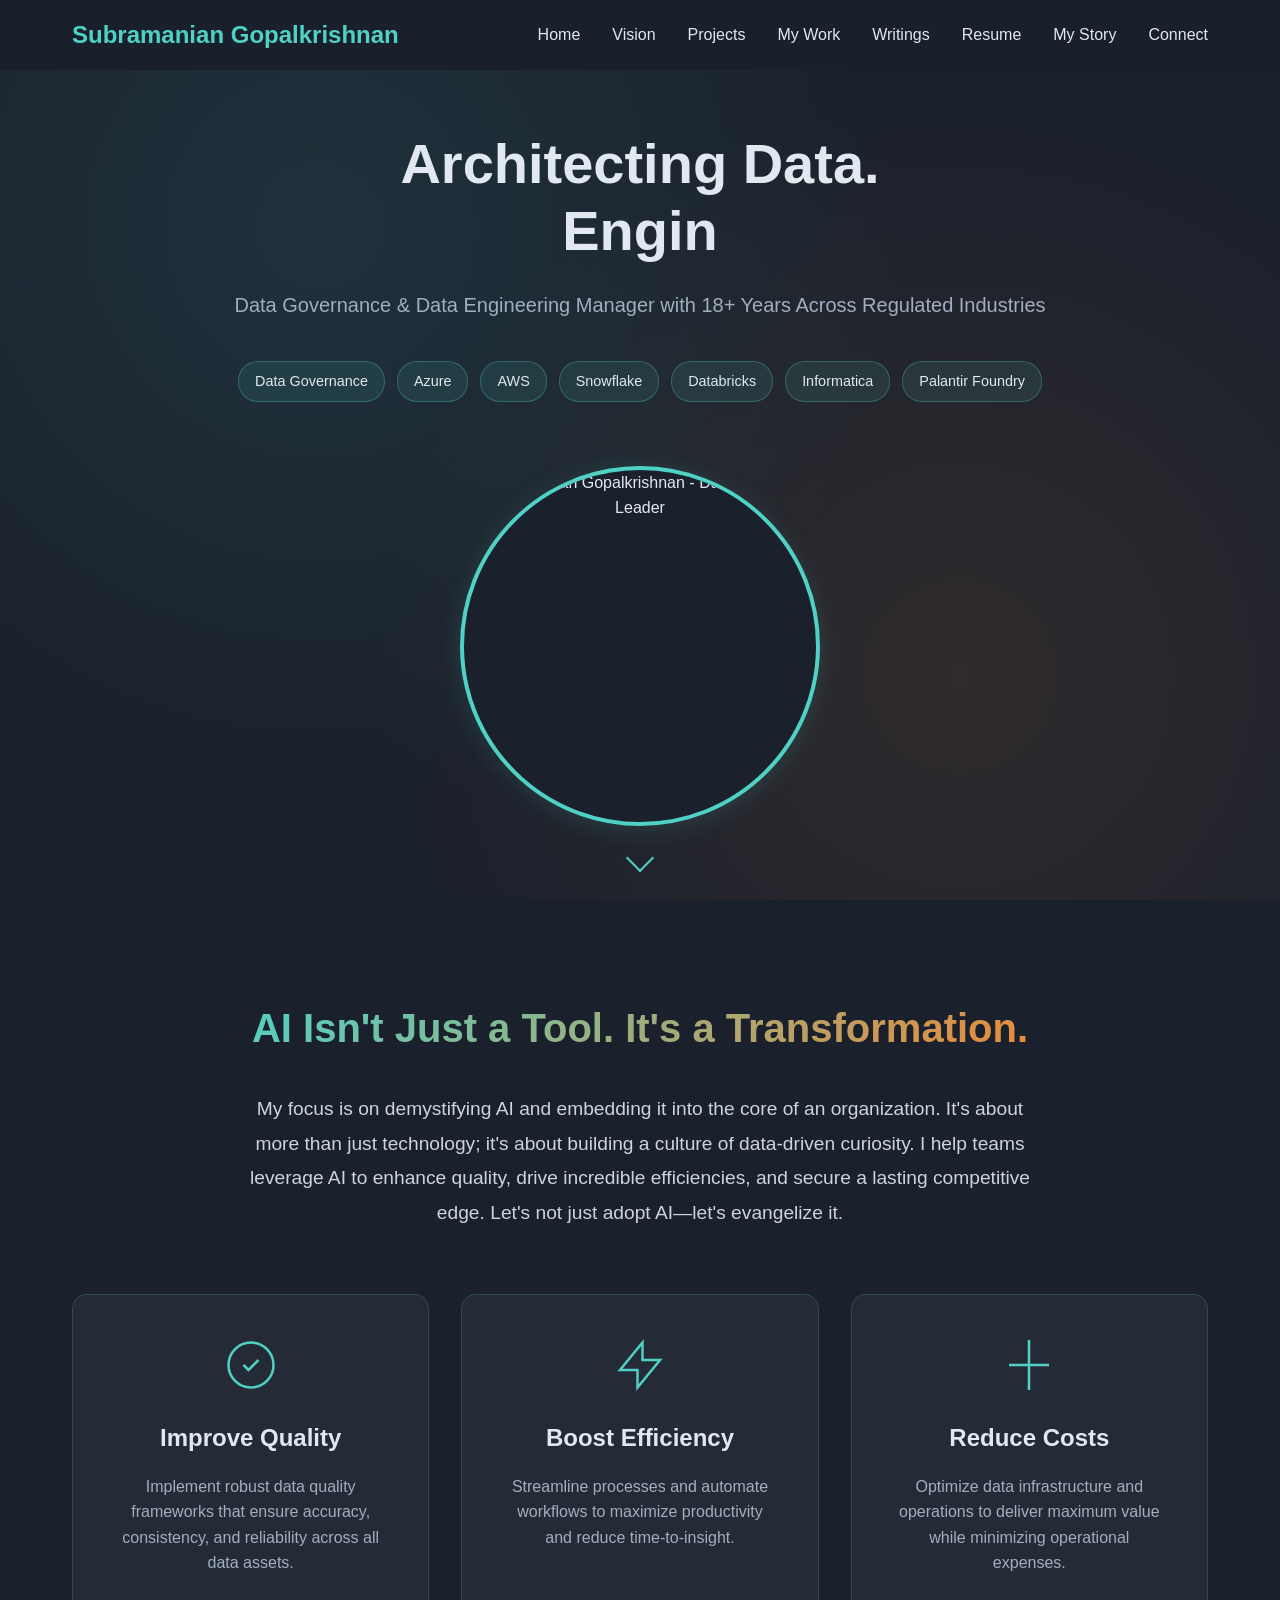
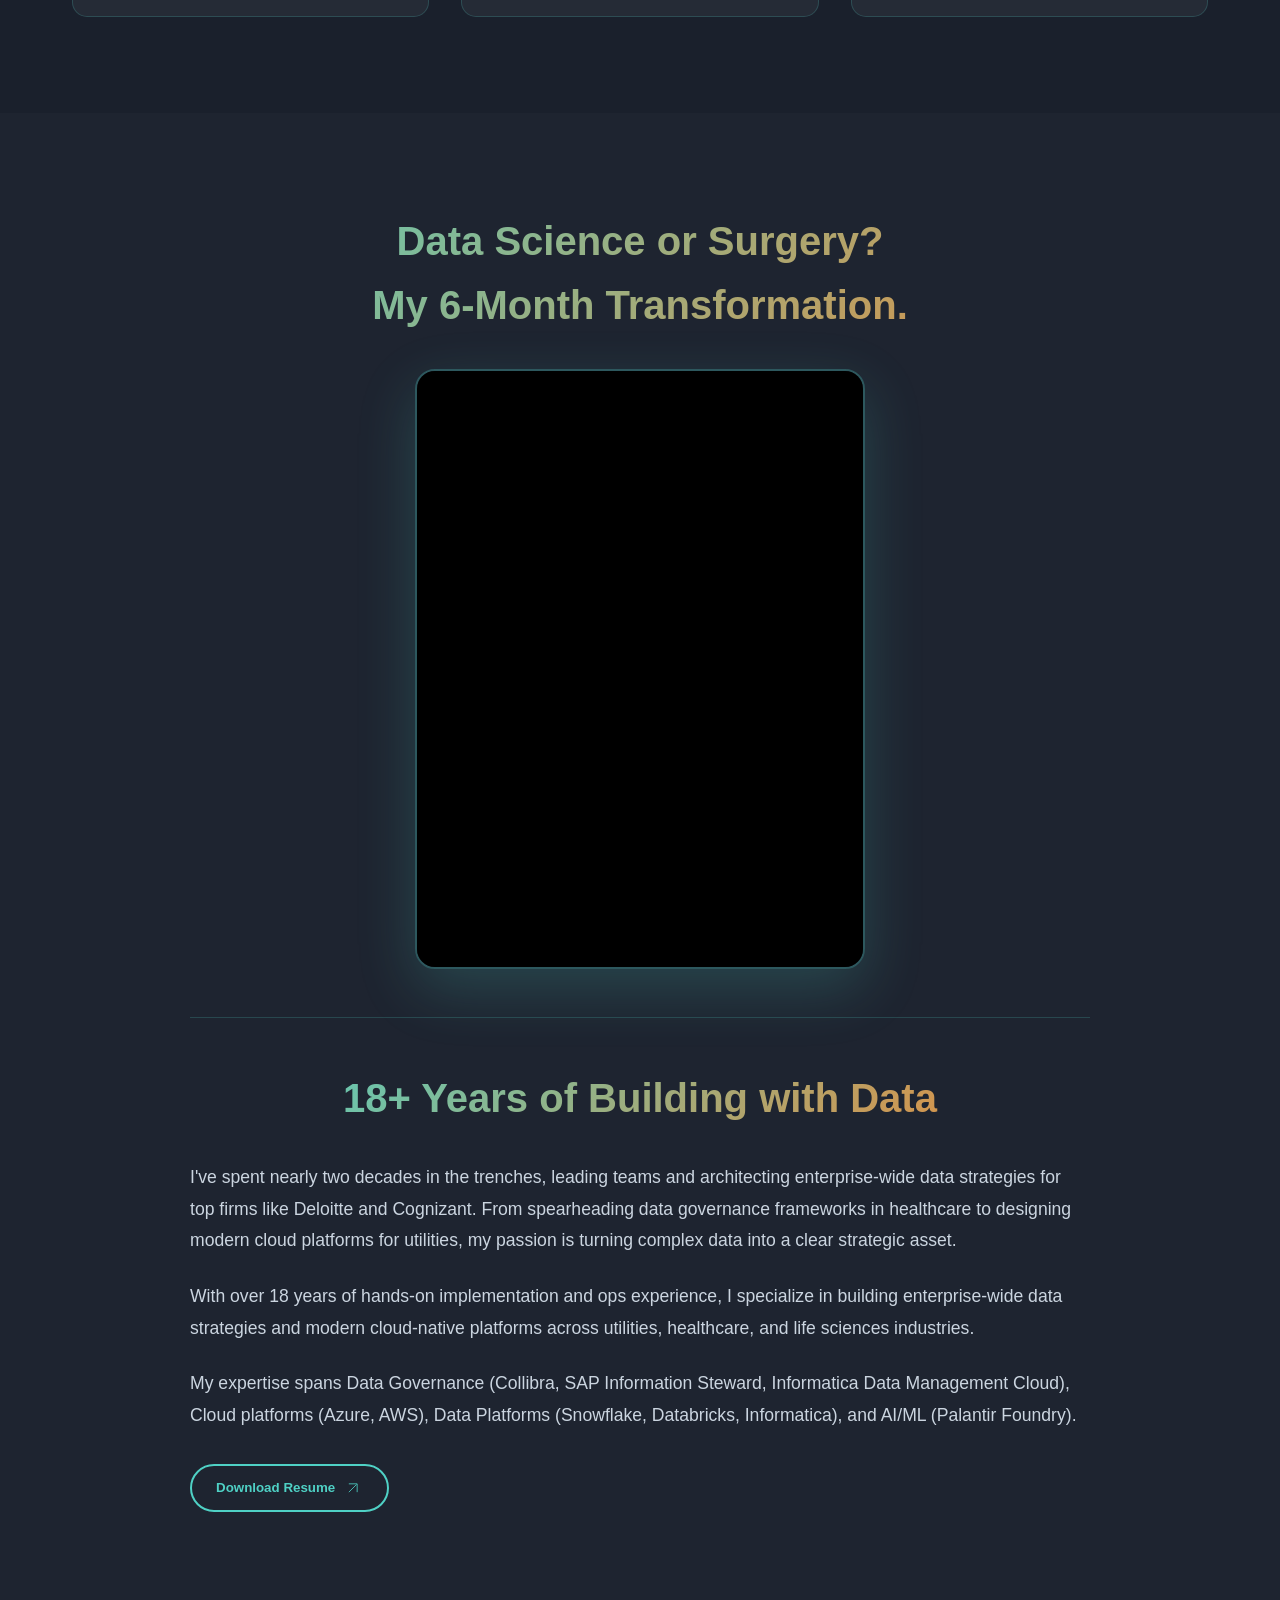
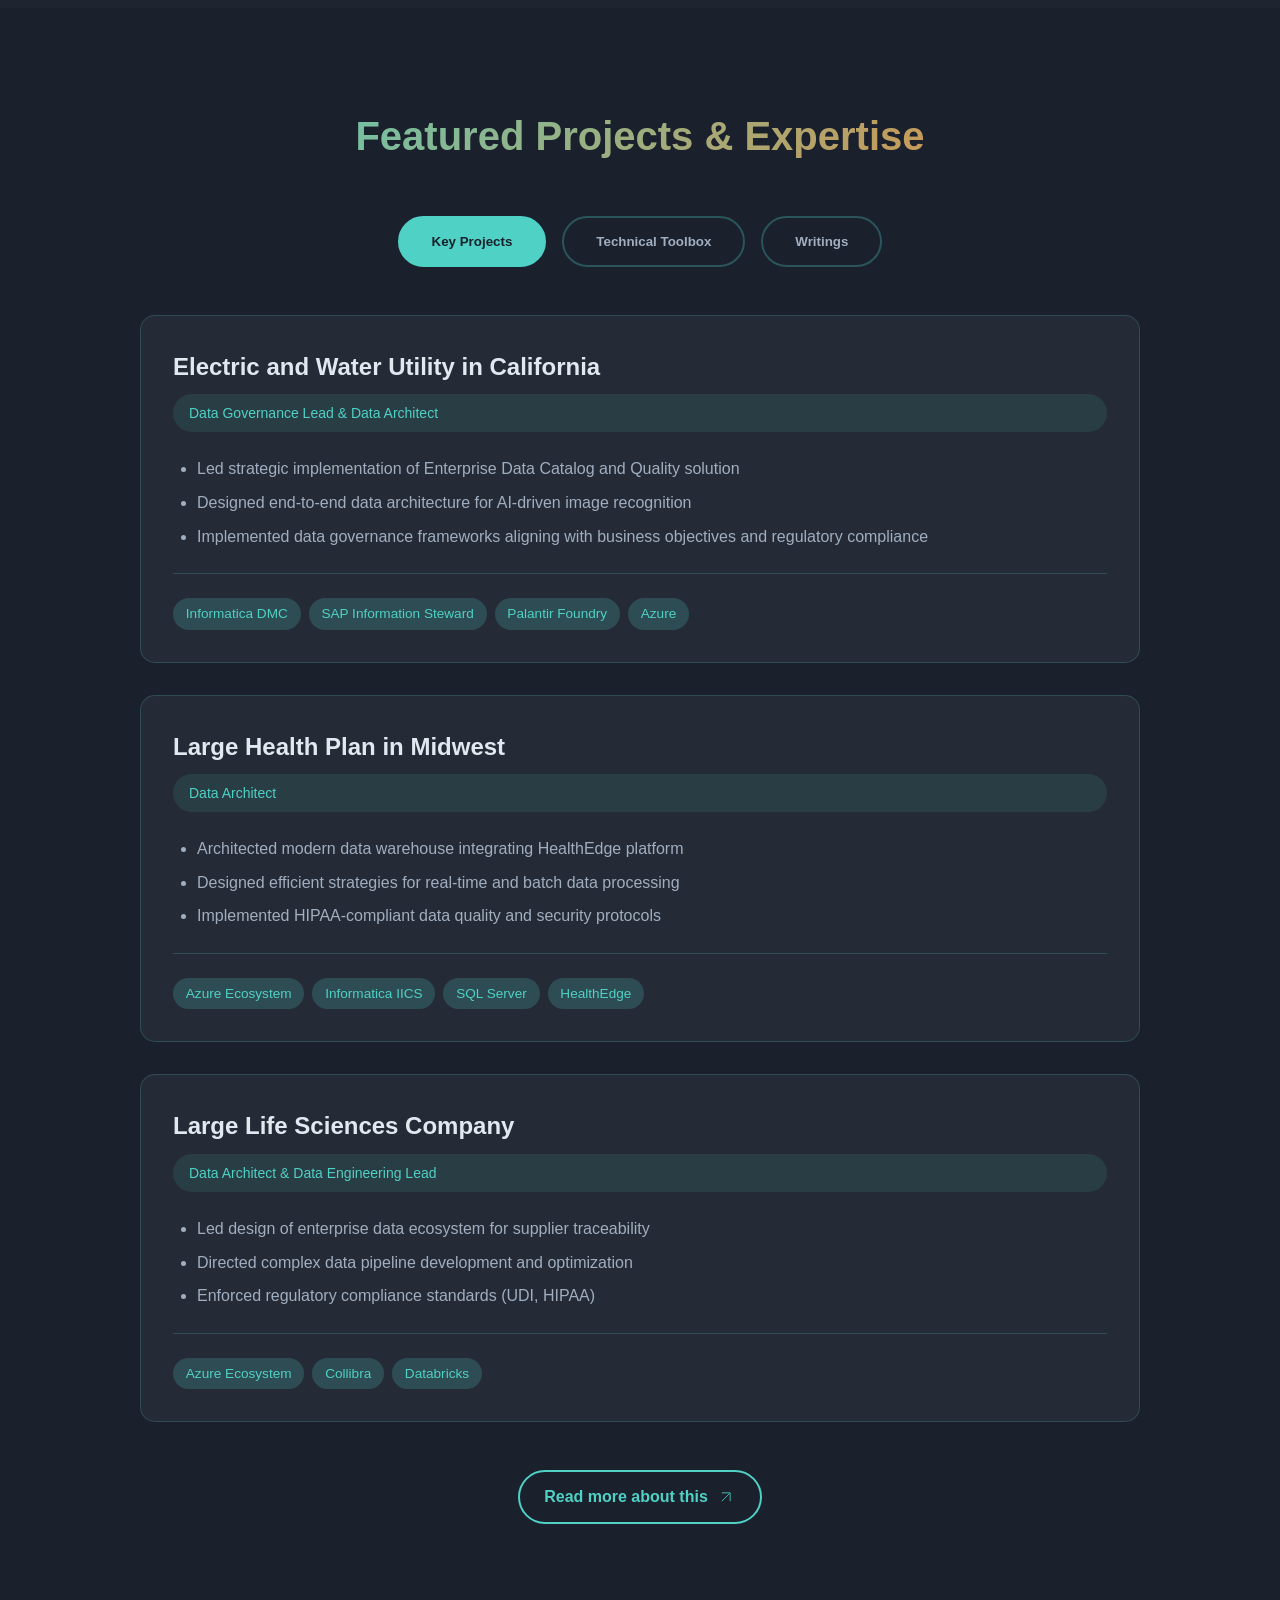
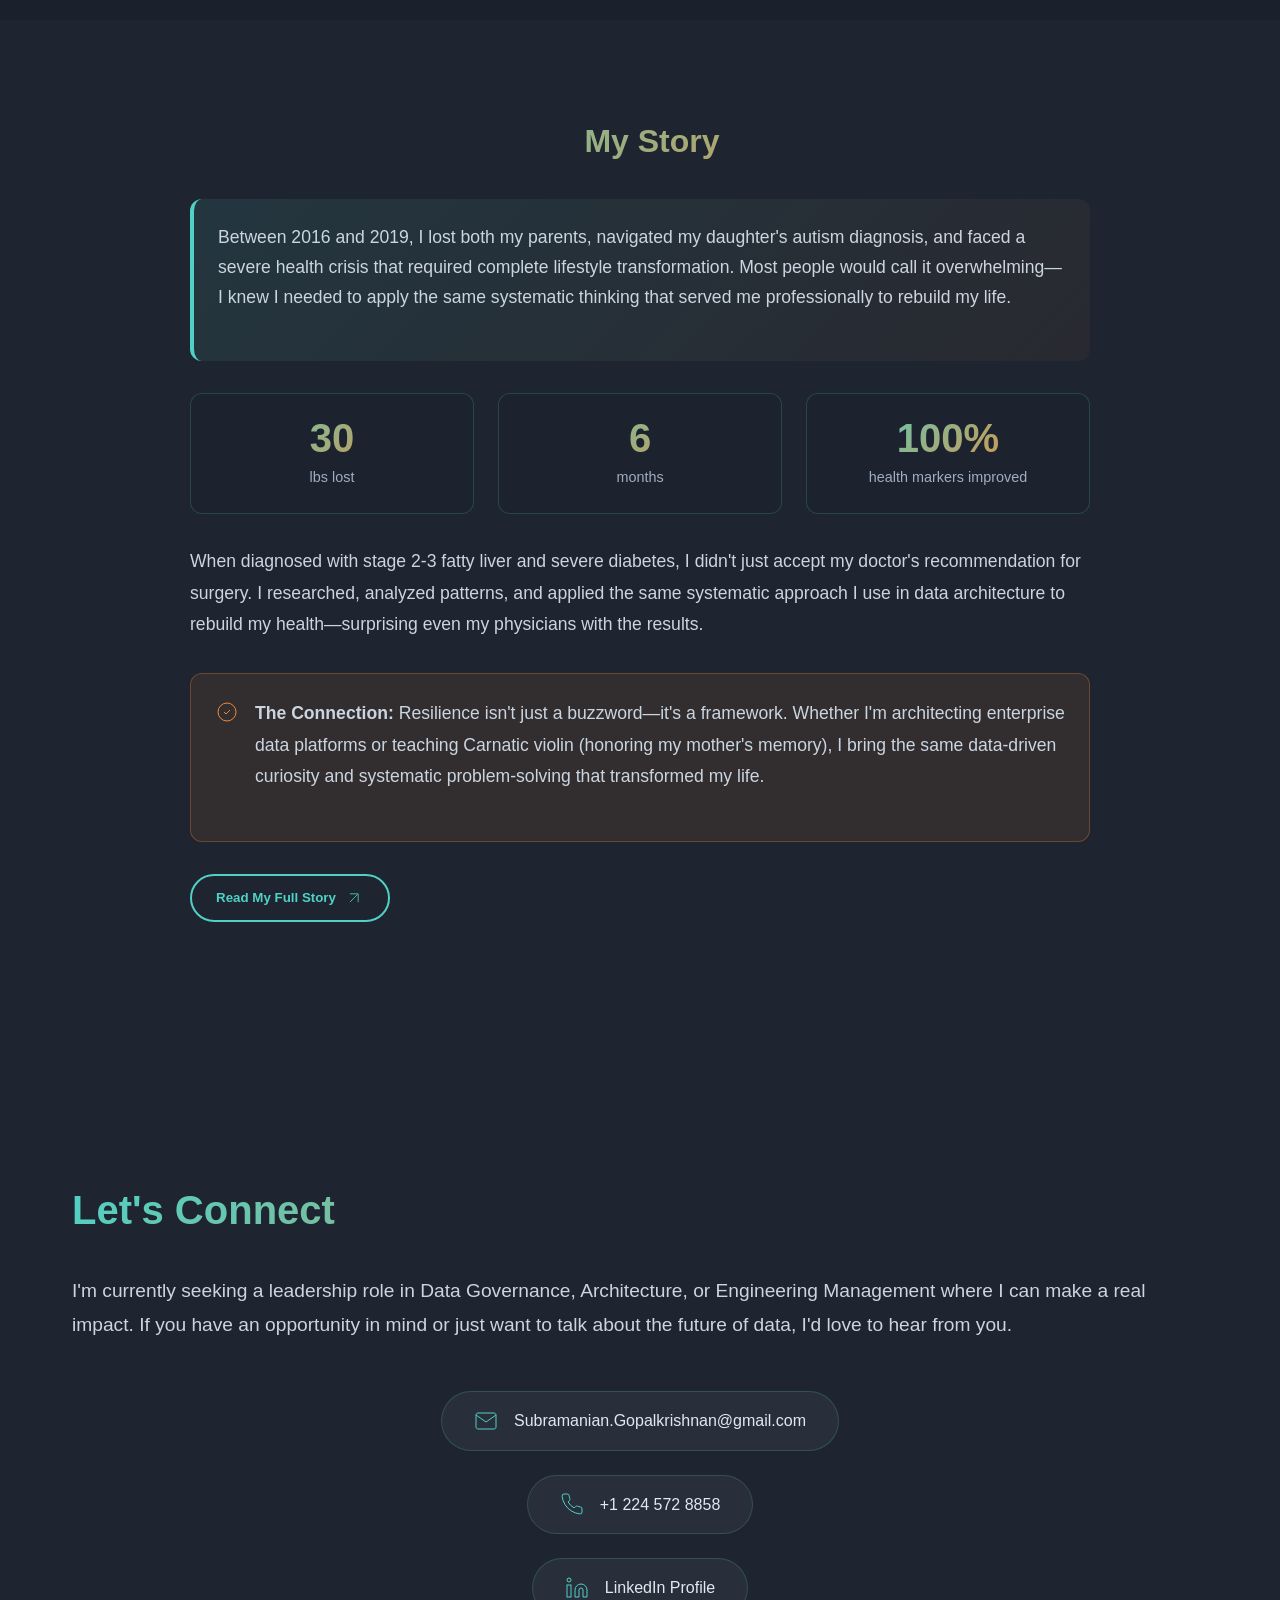
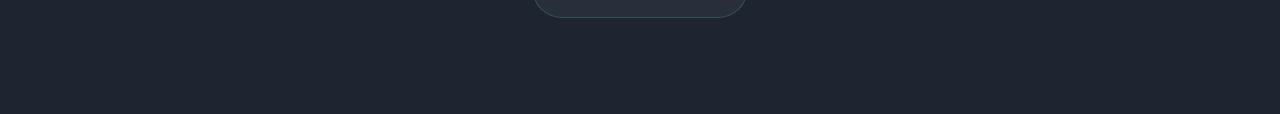
==== commit 03c2108f: "Update index.html to replace an existing article link with a new one on data quality, adding relevan" ====
--- a/index.html
+++ b/index.html
@@ -250,12 +250,24 @@
                     </div>
 
                     <div id="writings-tab" class="tab-panel">
-                        <p class="writings-intro">Notes on data governance, lakehouse patterns, and enterprise integration—starting with linking Informatica CDGC to Databricks and Unity Catalog.</p>
+                        <p class="writings-intro">Notes on data governance, lakehouse patterns, enterprise integration, semi-synthetic data, and edge governance.</p>
                         <div class="writings-grid">
                             <a href="writings/cdgc-databricks-unity-catalog.html" class="writing-card">
                                 <span class="writing-card-tag">CDGC · Databricks · Unity Catalog</span>
                                 <h3>Link CDGC with Databricks Catalog</h3>
                                 <p>How data quality scores flow from Informatica Cloud Data Governance and Catalog into Databricks and Unity Catalog for governed, trusted consumption.</p>
+                                <span class="writing-card-cta">Read article</span>
+                            </a>
+                            <a href="writings/data-quality-not-absolute-anymore.html" class="writing-card">
+                                <span class="writing-card-tag">Contextual DQ · In-flight governance · Trust signals</span>
+                                <h3>Data quality is not absolute anymore</h3>
+                                <p>Why modern data quality must be governed as contextual trust—in motion across pipelines and platforms—not only as static validation of data at rest.</p>
+                                <span class="writing-card-cta">Read article</span>
+                            </a>
+                            <a href="writings/writings-semi-synthetic-edge-governance.html" class="writing-card">
+                                <span class="writing-card-tag">Semi-synthetic · Edge · ISO/IEC 42001</span>
+                                <h3>The next frontier of data governance</h3>
+                                <p>Semi-synthetic data, edge governance, and ISO/IEC 42001 through the lens of enterprise implementation—beyond data you store to data you generate.</p>
                                 <span class="writing-card-cta">Read article</span>
                             </a>
                         </div>
--- a/style.css
+++ b/style.css
@@ -1745,6 +1745,10 @@
     max-width: 800px;
 }
 
+.article-prose--tight {
+    margin-bottom: 0;
+}
+
 .article-split {
     display: grid;
     gap: 2rem;
@@ -2094,6 +2098,49 @@
     color: #4FD1C5;
 }
 
+.article-author-actions {
+    display: flex;
+    flex-wrap: wrap;
+    gap: 1rem;
+    margin-top: 1.5rem;
+}
+
+.article-cta-btn {
+    display: inline-flex;
+    align-items: center;
+    justify-content: center;
+    padding: 0.75rem 1.5rem;
+    border-radius: 50px;
+    font-weight: 600;
+    text-decoration: none;
+    transition: all 0.3s ease;
+    border: 2px solid transparent;
+    cursor: pointer;
+}
+
+.article-cta-btn--primary {
+    background: linear-gradient(90deg, #4FD1C5, #ED8936);
+    color: #1a202c;
+    border: none;
+}
+
+.article-cta-btn--primary:hover {
+    transform: translateY(-2px);
+    box-shadow: 0 8px 24px rgba(79, 209, 197, 0.25);
+}
+
+.article-cta-btn--secondary {
+    background: transparent;
+    color: #4FD1C5;
+    border: 2px solid #4FD1C5;
+}
+
+.article-cta-btn--secondary:hover {
+    background: rgba(79, 209, 197, 0.12);
+    color: #4FD1C5;
+    transform: translateY(-2px);
+}
+
 .article-back {
     margin-top: 3rem;
     padding-top: 2rem;
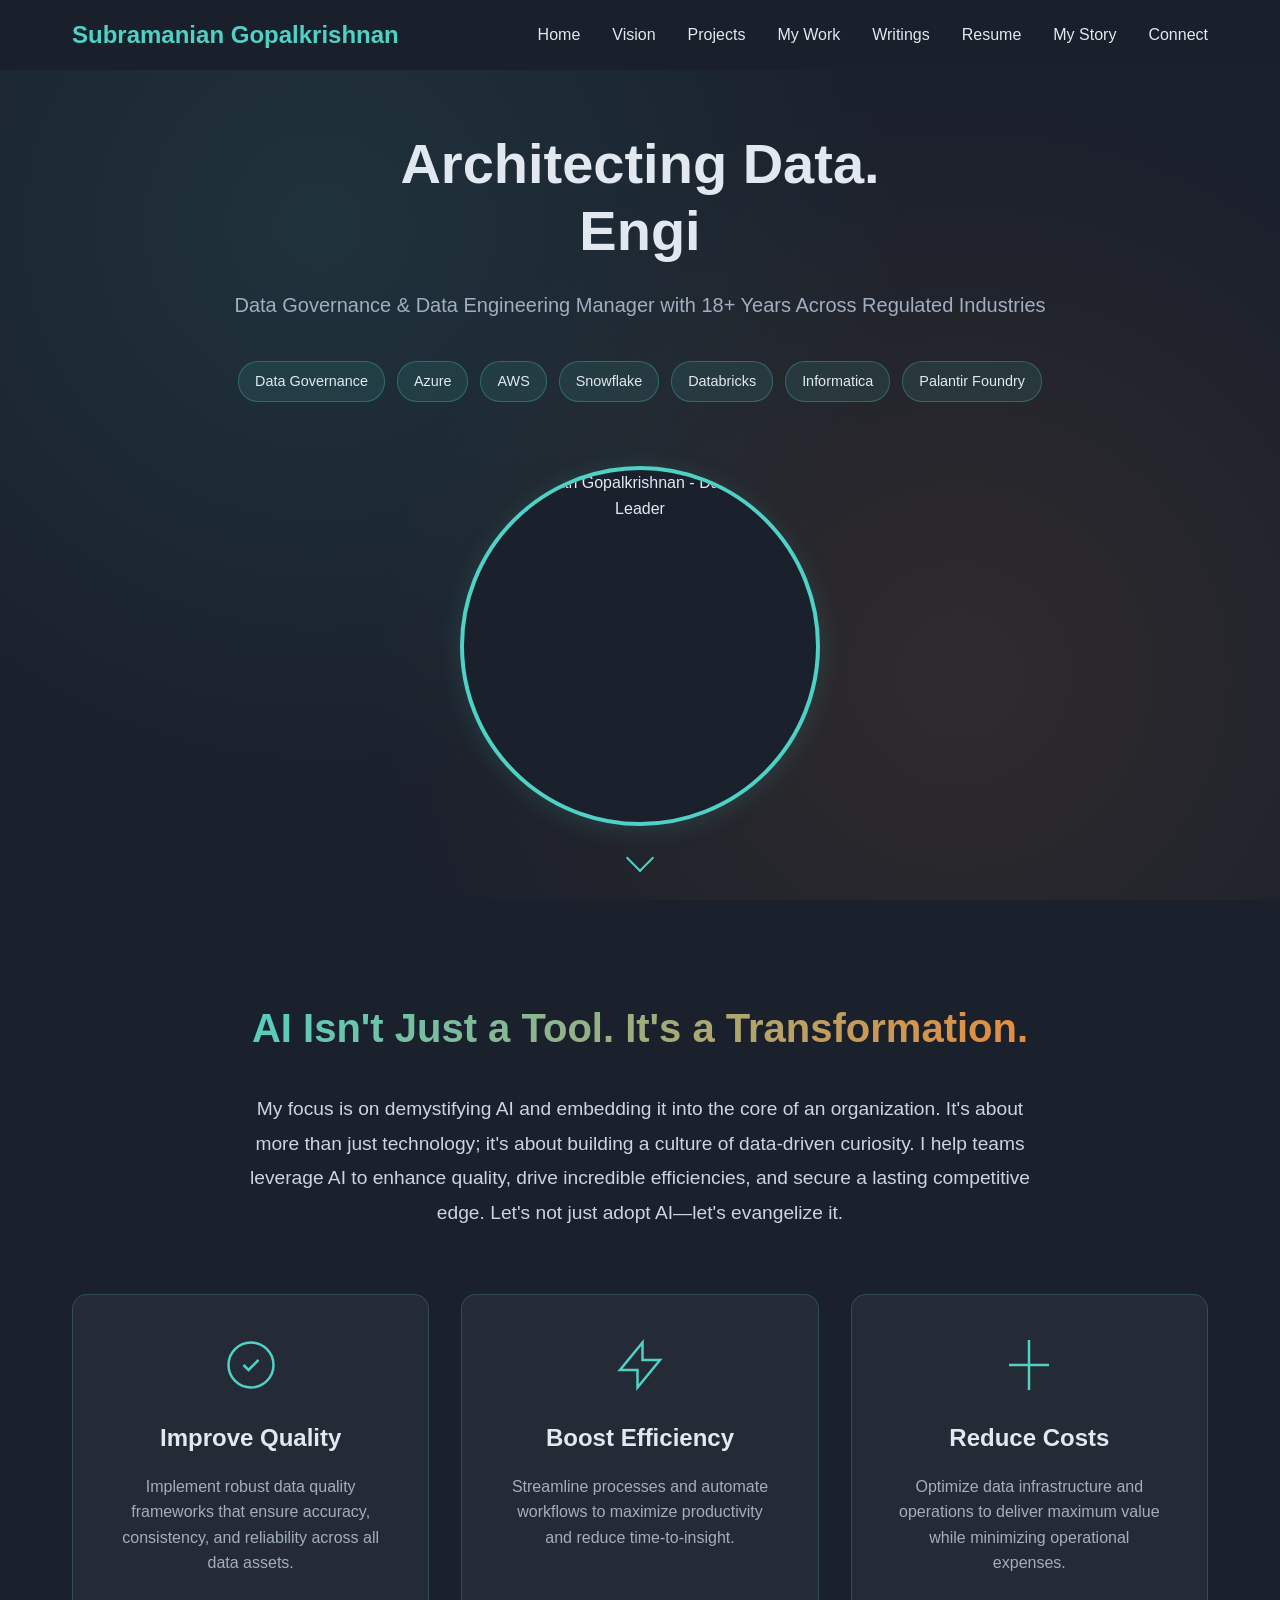
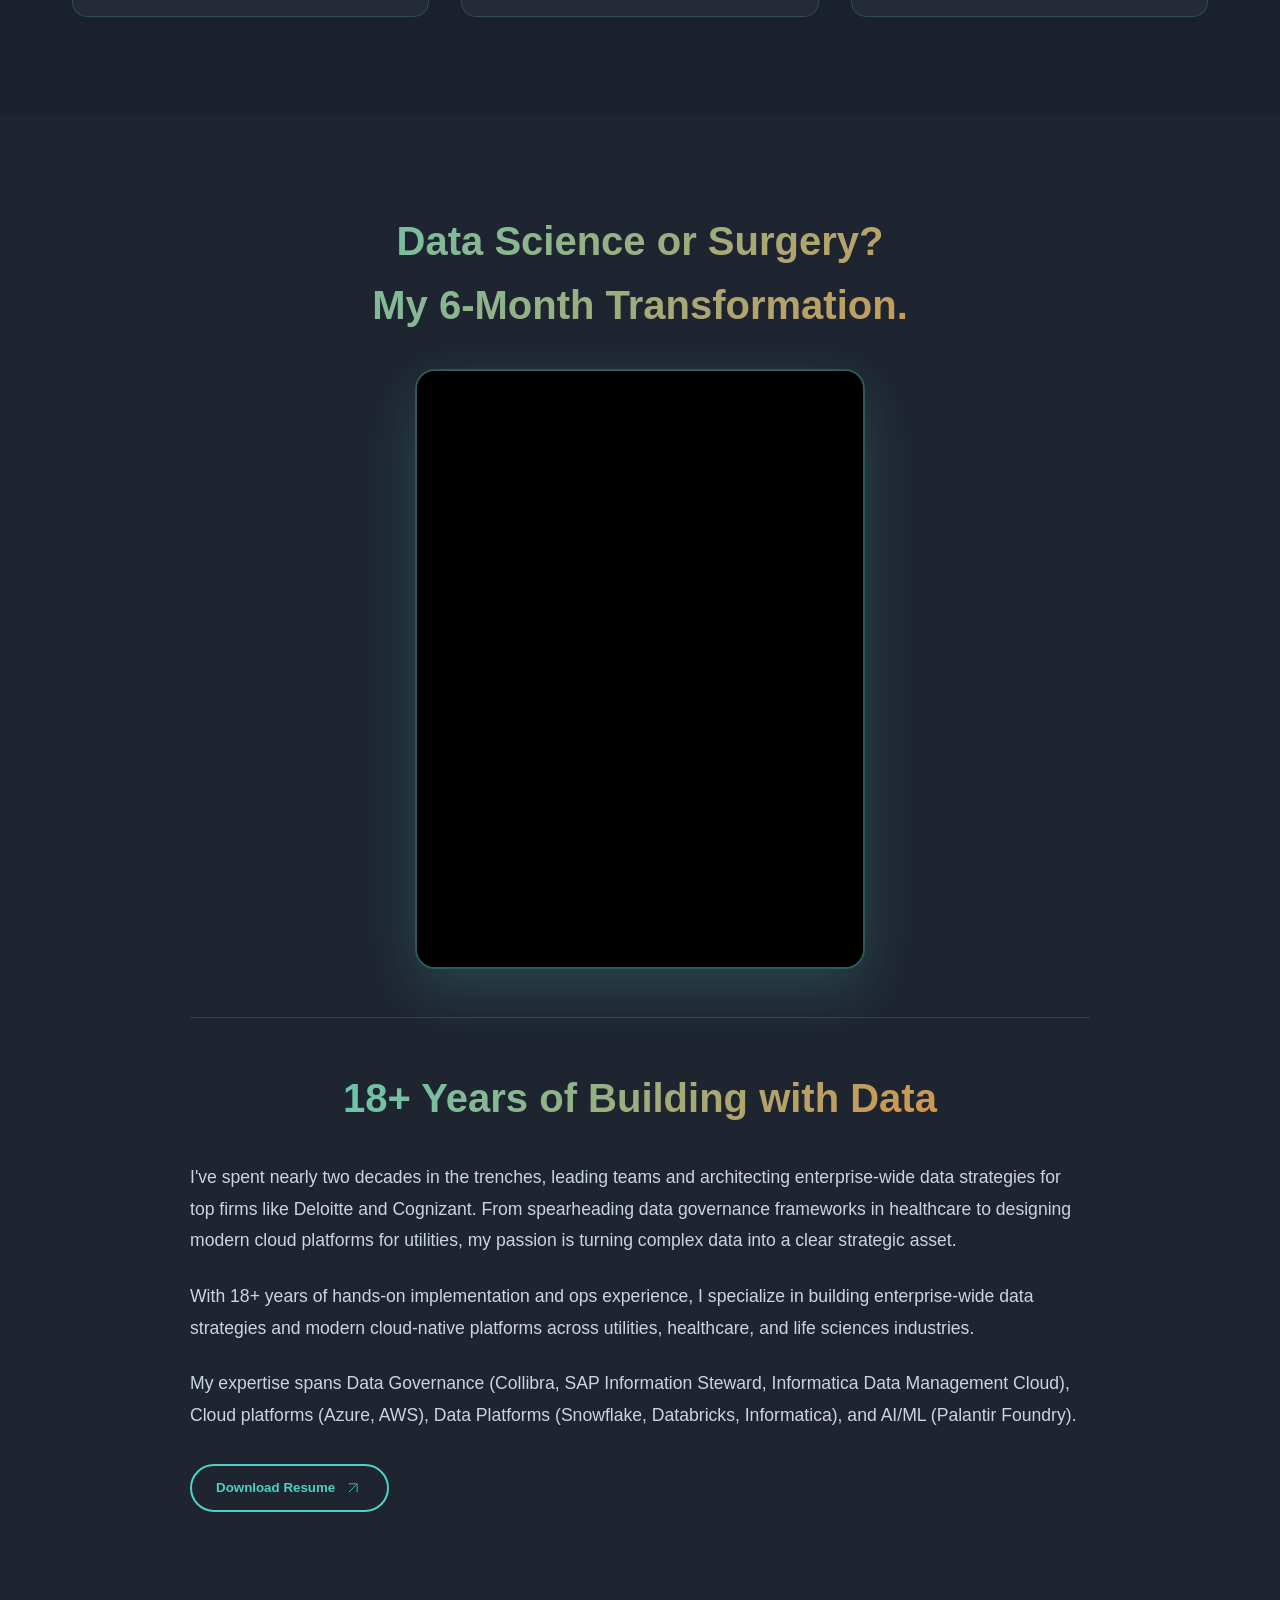
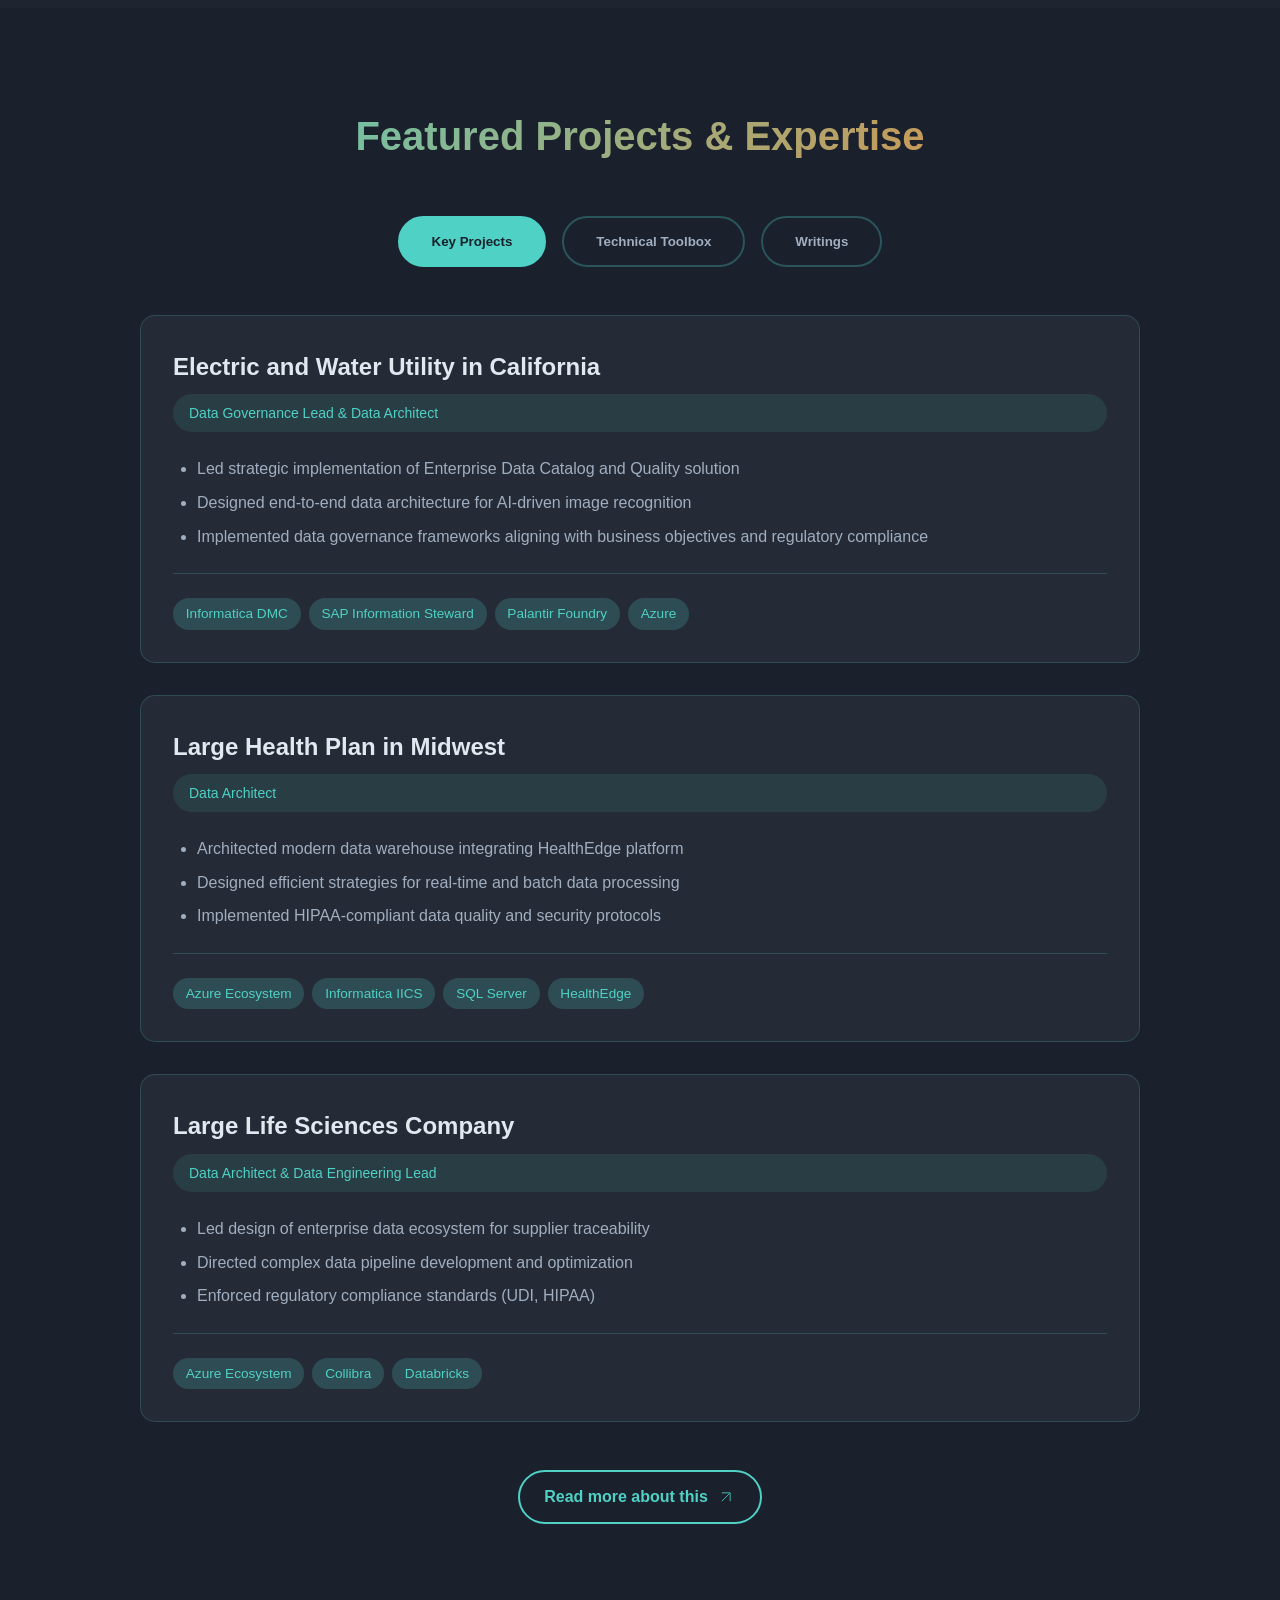
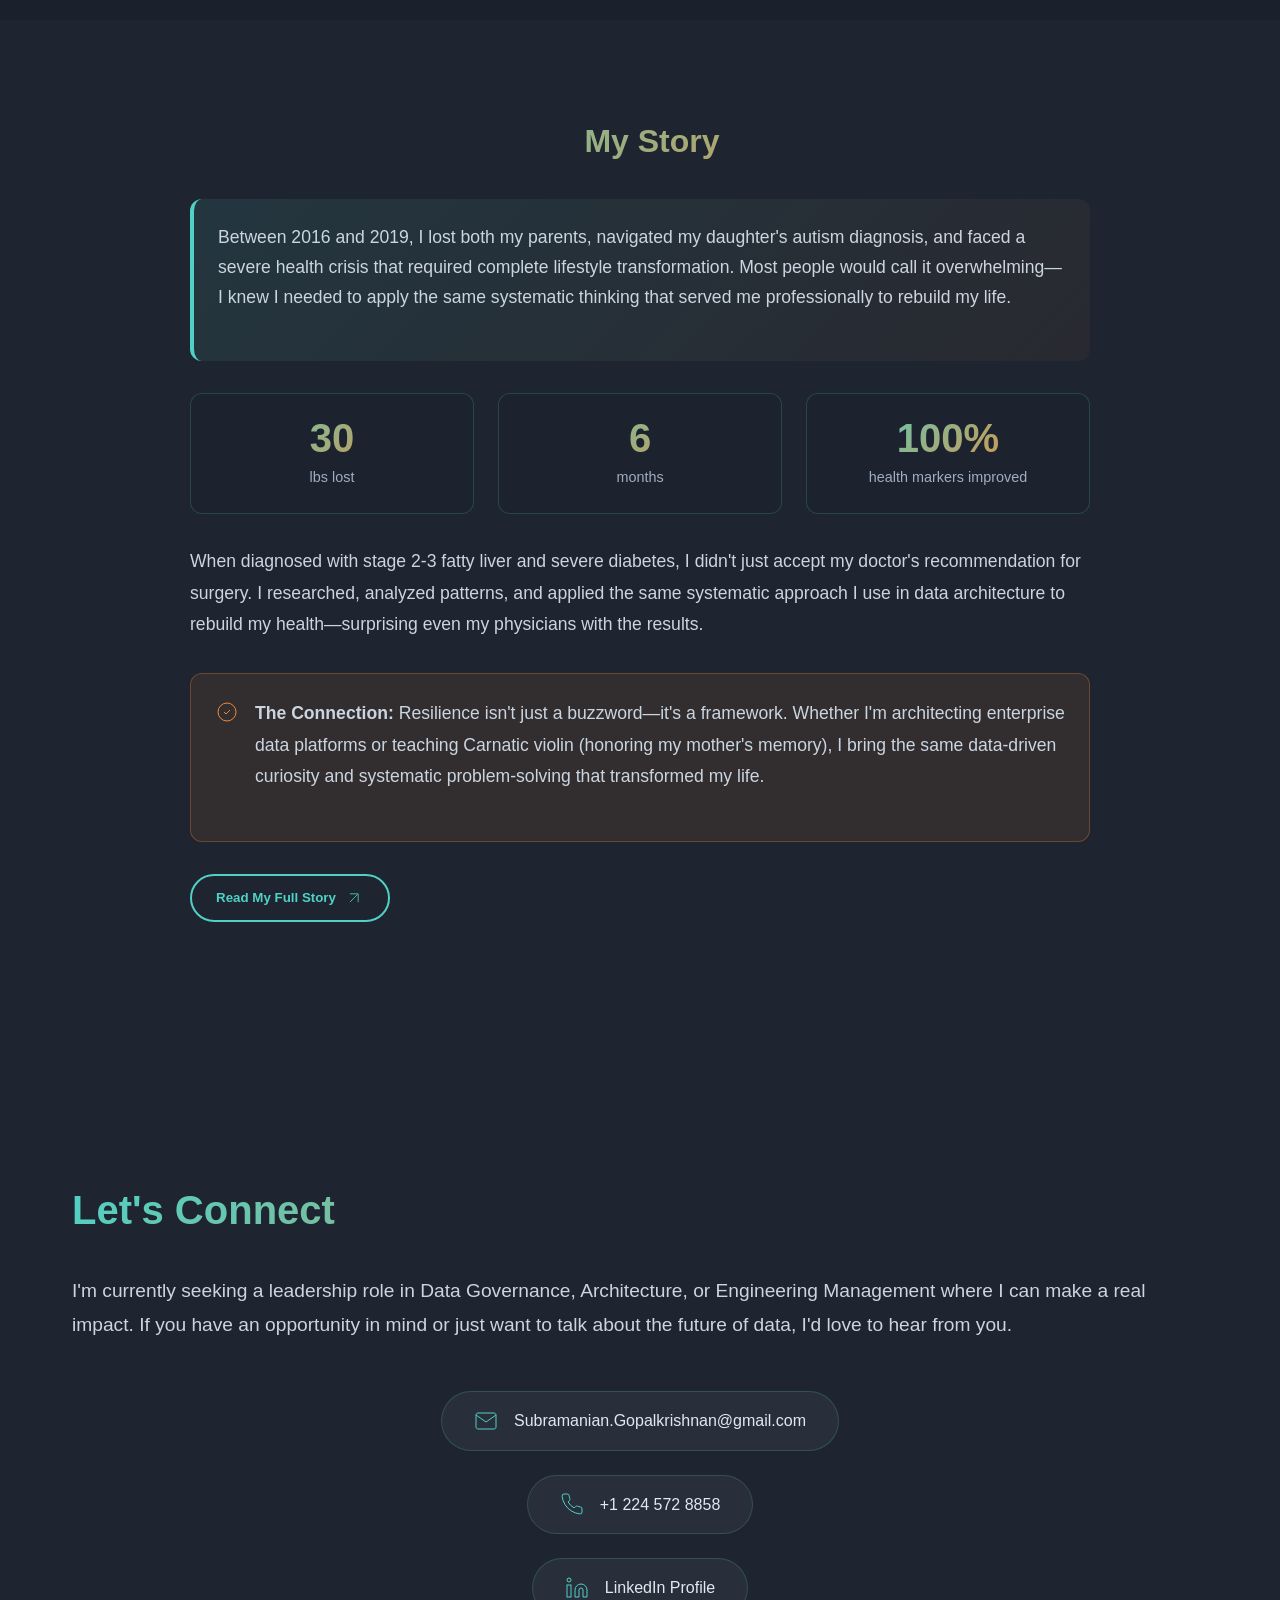
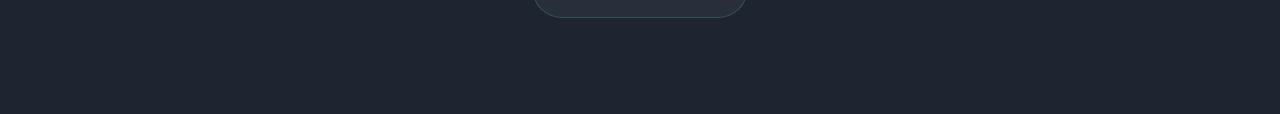
==== commit 22e9f039: "Update index.html to refine experience description, adjusting phrasing for clarity and conciseness w" ====
--- a/index.html
+++ b/index.html
@@ -121,7 +121,7 @@
                 <div class="experience-content">
                     <div class="experience-text">
                         <p>I've spent nearly two decades in the trenches, leading teams and architecting enterprise-wide data strategies for top firms like Deloitte and Cognizant. From spearheading data governance frameworks in healthcare to designing modern cloud platforms for utilities, my passion is turning complex data into a clear strategic asset.</p>
-                        <p>With over 18 years of hands-on implementation and ops experience, I specialize in building enterprise-wide data strategies and modern cloud-native platforms across utilities, healthcare, and life sciences industries.</p>
+                        <p>With 18+ years of hands-on implementation and ops experience, I specialize in building enterprise-wide data strategies and modern cloud-native platforms across utilities, healthcare, and life sciences industries.</p>
                         <p>My expertise spans Data Governance (Collibra, SAP Information Steward, Informatica Data Management Cloud), Cloud platforms (Azure, AWS), Data Platforms (Snowflake, Databricks, Informatica), and AI/ML (Palantir Foundry).</p>
                     </div>
                     <button type="button" class="secondary-button" id="btn-open-resume-pdf" aria-label="Open resume PDF in a new tab">
--- a/style.css
+++ b/style.css
@@ -2153,3 +2153,187 @@
     text-decoration: none;
 }
 
+/* Article extras (long-form essays, diagrams) */
+ul.article-prose-list {
+    margin: 0 0 1.25rem;
+    padding-left: 1.25rem;
+    color: #A0AEC0;
+    line-height: 1.75;
+}
+
+ul.article-prose-list li {
+    margin-bottom: 0.5rem;
+}
+
+.article-callout {
+    border-left: 3px solid #4FD1C5;
+    padding: 1rem 1.25rem;
+    background: rgba(79, 209, 197, 0.08);
+    border-radius: 0 12px 12px 0;
+    color: #E2E8F0;
+    margin: 1rem 0;
+    line-height: 1.75;
+}
+
+.article-callout strong {
+    color: #F7FAFC;
+}
+
+.article-pullquote {
+    margin: 0;
+    padding: 1.5rem 1.75rem;
+    font-size: 1.12rem;
+    line-height: 1.75;
+    color: #E2E8F0;
+    font-style: italic;
+    border-left: 4px solid #ED8936;
+    background: rgba(237, 137, 54, 0.08);
+    border-radius: 0 12px 12px 0;
+}
+
+.article-table-wrap {
+    overflow-x: auto;
+    border-radius: 16px;
+    border: 1px solid rgba(79, 209, 197, 0.2);
+    background: rgba(255, 255, 255, 0.04);
+}
+
+.article-table-wrap table {
+    width: 100%;
+    border-collapse: collapse;
+    min-width: 720px;
+}
+
+.article-table-wrap th,
+.article-table-wrap td {
+    padding: 1rem;
+    border-bottom: 1px solid rgba(255, 255, 255, 0.08);
+    text-align: left;
+    vertical-align: top;
+    color: #CBD5E0;
+    line-height: 1.6;
+}
+
+.article-table-wrap th {
+    font-size: 0.72rem;
+    letter-spacing: 0.1em;
+    text-transform: uppercase;
+    color: #4FD1C5;
+    background: rgba(0, 0, 0, 0.2);
+}
+
+.article-pill-row {
+    display: flex;
+    flex-wrap: wrap;
+    gap: 0.5rem;
+    margin-top: 1rem;
+}
+
+.article-pill {
+    padding: 0.4rem 0.75rem;
+    border-radius: 999px;
+    border: 1px solid rgba(79, 209, 197, 0.25);
+    background: rgba(255, 255, 255, 0.04);
+    font-size: 0.85rem;
+    color: #CBD5E0;
+}
+
+.article-framework-steps {
+    display: grid;
+    gap: 1rem;
+    margin-top: 1.5rem;
+    grid-template-columns: 1fr;
+}
+
+@media (min-width: 900px) {
+    .article-framework-steps {
+        grid-template-columns: repeat(3, minmax(0, 1fr));
+    }
+}
+
+.article-framework-step {
+    border: 1px solid rgba(79, 209, 197, 0.2);
+    background: rgba(0, 0, 0, 0.15);
+    border-radius: 12px;
+    padding: 1.25rem;
+}
+
+.article-framework-step-num {
+    display: inline-flex;
+    width: 2rem;
+    height: 2rem;
+    align-items: center;
+    justify-content: center;
+    border-radius: 50%;
+    background: rgba(79, 209, 197, 0.2);
+    color: #4FD1C5;
+    font-weight: 800;
+    margin-bottom: 0.75rem;
+    font-size: 0.85rem;
+}
+
+.article-soft-box {
+    background: rgba(0, 0, 0, 0.2);
+    border: 1px dashed rgba(255, 255, 255, 0.15);
+    border-radius: 12px;
+    padding: 1rem;
+    margin-top: 1rem;
+}
+
+.article-soft-box h4 {
+    margin: 0 0 0.5rem;
+    font-size: 1rem;
+    color: #F7FAFC;
+}
+
+.article-soft-box p {
+    margin: 0;
+    color: #CBD5E0;
+    line-height: 1.65;
+    font-size: 0.95rem;
+}
+
+.article-diagram {
+    padding: 1.5rem;
+}
+
+.article-diagram svg {
+    display: block;
+    width: 100%;
+    height: auto;
+}
+
+.article-diagram-caption {
+    margin-top: 1rem;
+    font-size: 0.92rem;
+    color: #A0AEC0;
+    line-height: 1.6;
+}
+
+.article-highlight {
+    background: linear-gradient(120deg, rgba(79, 209, 197, 0.22), rgba(237, 137, 54, 0.12));
+    padding: 0.08rem 0.35rem;
+    border-radius: 6px;
+}
+
+.article-stat-grid--2x2 {
+    grid-template-columns: repeat(2, minmax(0, 1fr)) !important;
+}
+
+@media (min-width: 768px) {
+    .article-stat-grid--2x2 {
+        grid-template-columns: repeat(2, minmax(0, 1fr)) !important;
+    }
+}
+
+.article-insight-strip {
+    background: rgba(79, 209, 197, 0.08);
+    border: 1px solid rgba(79, 209, 197, 0.2);
+    border-radius: 16px;
+    padding: 1.5rem 1.75rem;
+}
+
+.article-insight-strip .article-prose {
+    margin-bottom: 0;
+}
+
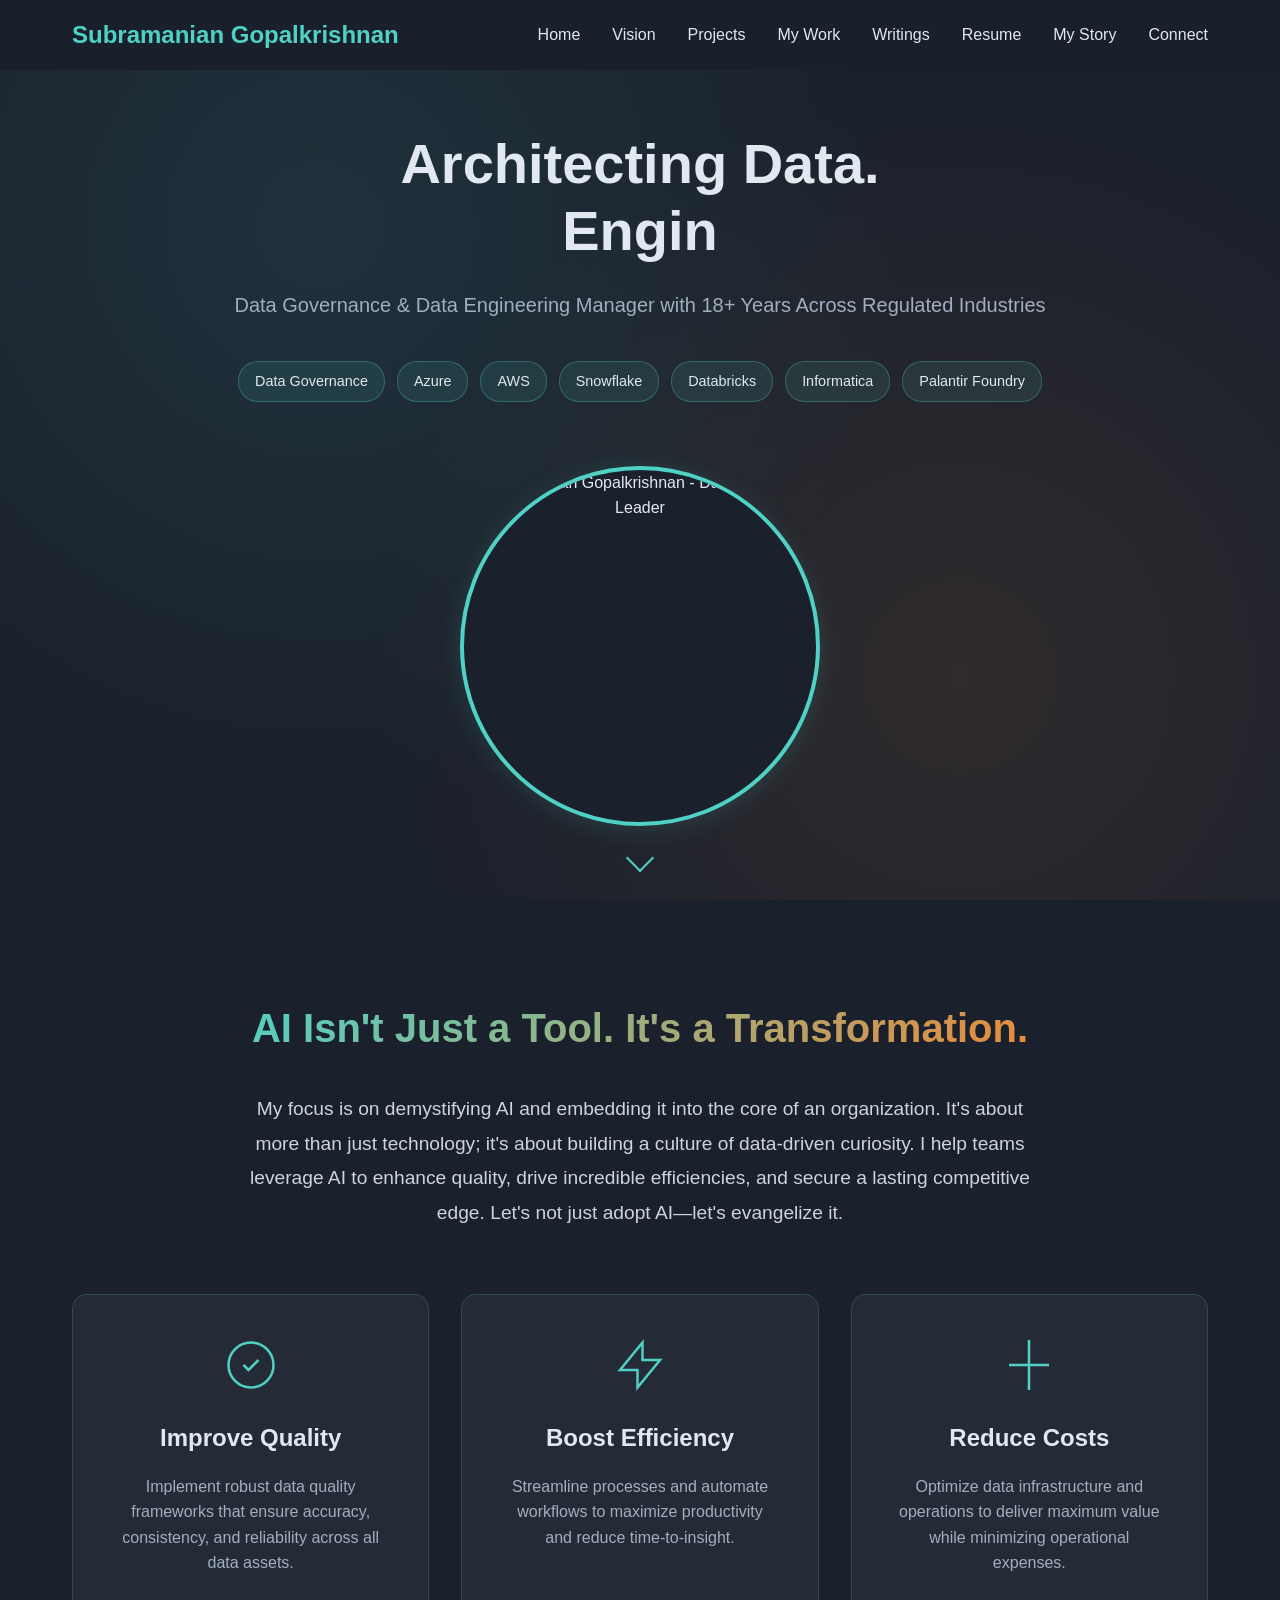
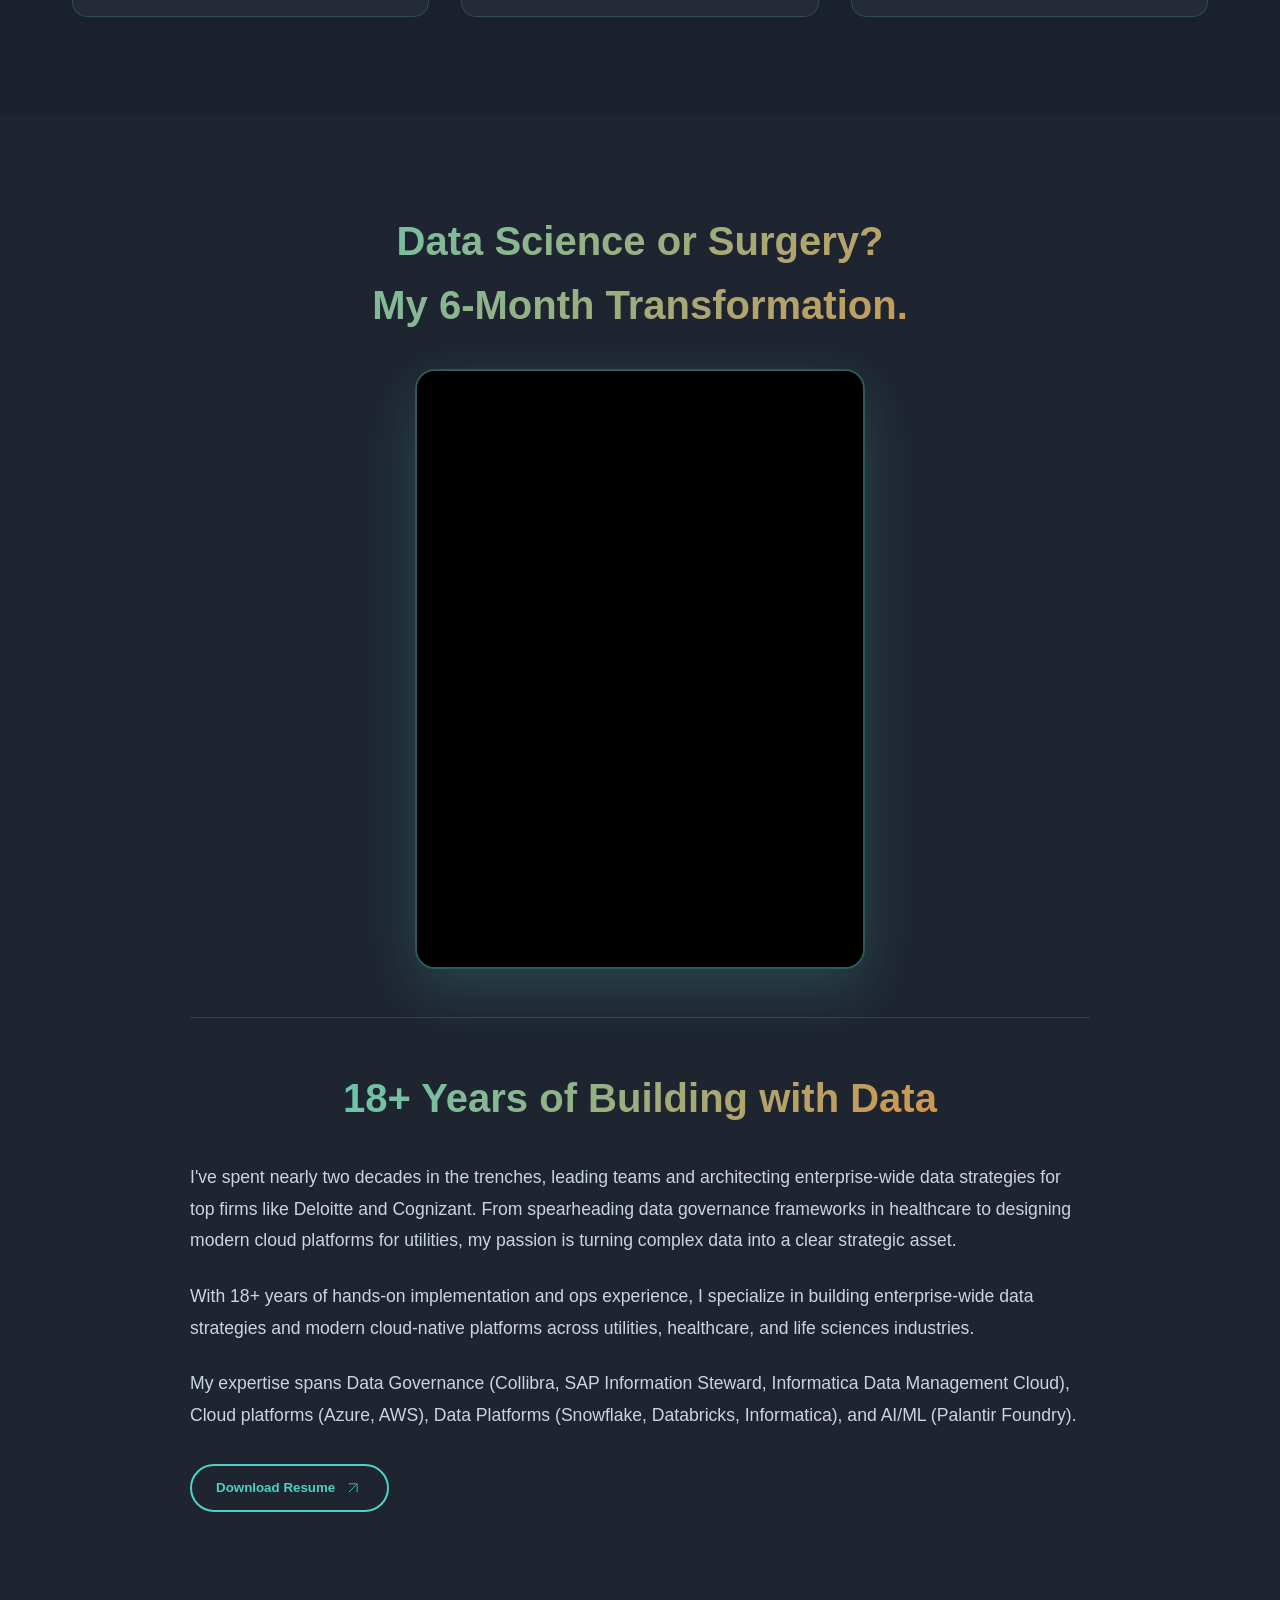
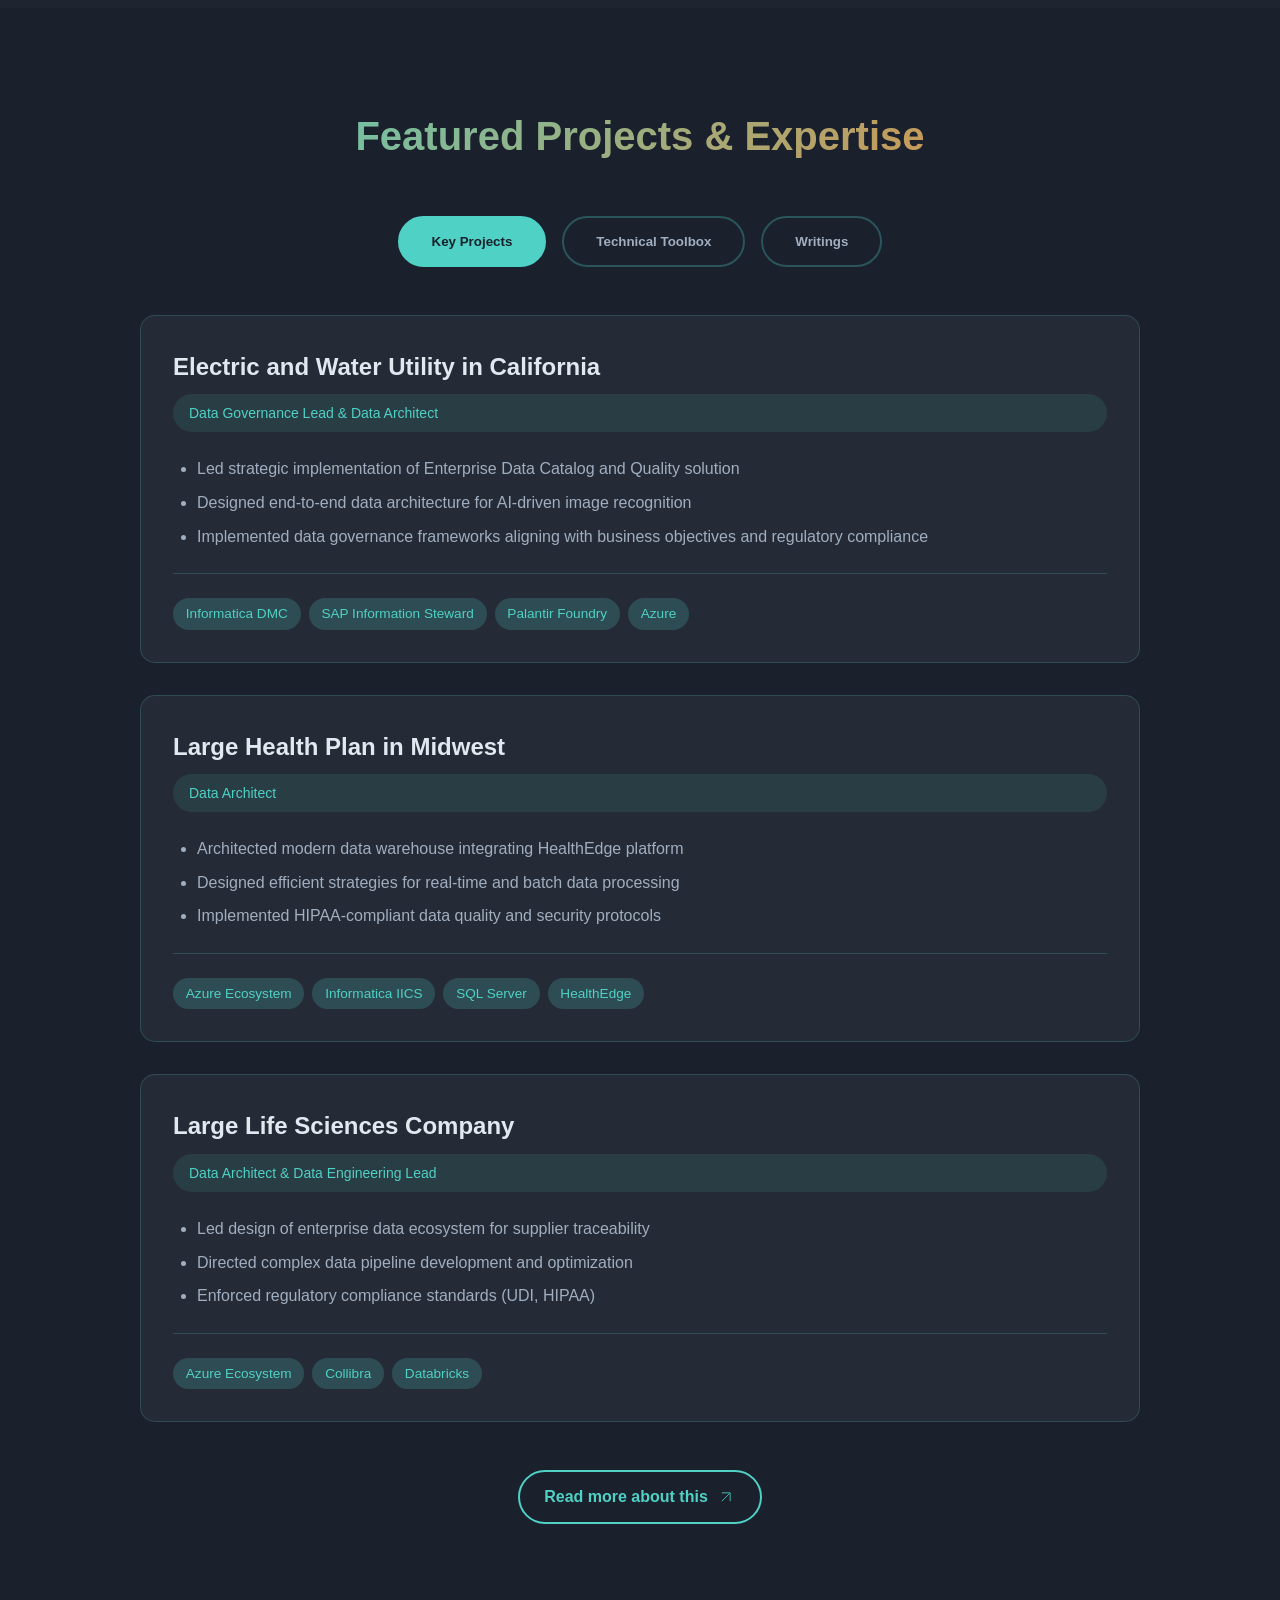
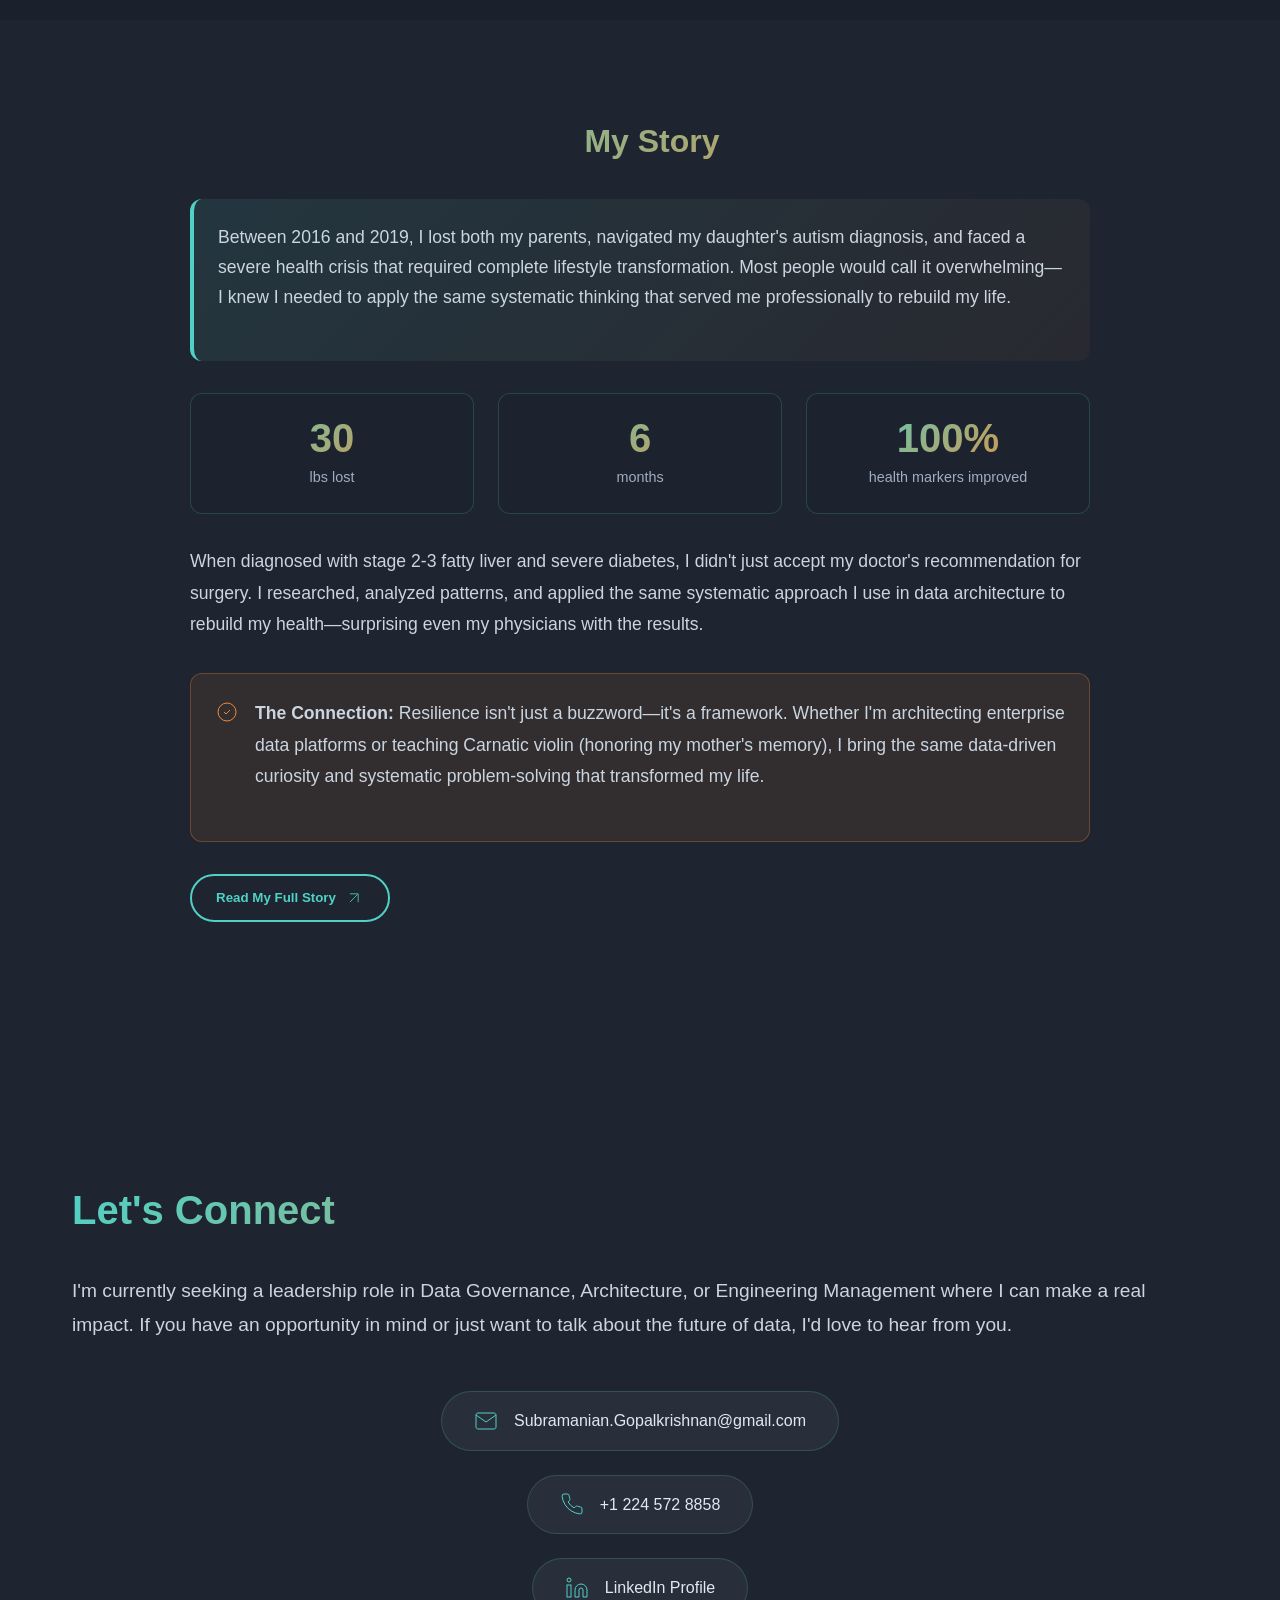
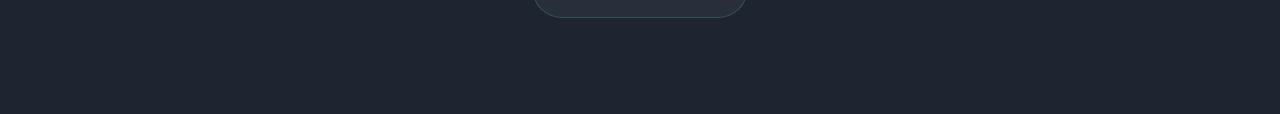
==== commit ade24fe5: "Update multiple articles to enhance clarity and relevance by revising section labels and description" ====
--- a/index.html
+++ b/index.html
@@ -250,8 +250,14 @@
                     </div>
 
                     <div id="writings-tab" class="tab-panel">
-                        <p class="writings-intro">Notes on data governance, lakehouse patterns, enterprise integration, semi-synthetic data, and edge governance.</p>
+                        <p class="writings-intro">Notes on data governance, lakehouse patterns, enterprise integration, behavioral data, semi-synthetic data, and edge governance.</p>
                         <div class="writings-grid">
+                            <a href="writings/behavioral-data-trust-in-motion.html" class="writing-card">
+                                <span class="writing-card-tag">Behavioral data · Trust in motion · AI governance</span>
+                                <h3>Behavioral data: the shift beyond synthetic data</h3>
+                                <p>Why trust in AI-era systems is shaped in motion—by retrieval, context, and runtime behavior—not only by the quality of data at rest.</p>
+                                <span class="writing-card-cta">Read article</span>
+                            </a>
                             <a href="writings/cdgc-databricks-unity-catalog.html" class="writing-card">
                                 <span class="writing-card-tag">CDGC · Databricks · Unity Catalog</span>
                                 <h3>Link CDGC with Databricks Catalog</h3>
--- a/style.css
+++ b/style.css
@@ -1941,6 +1941,17 @@
     line-height: 1.5;
 }
 
+.article-summary-list a {
+    color: inherit;
+    text-decoration: none;
+    border-bottom: 1px dashed rgba(79, 209, 197, 0.35);
+}
+
+.article-summary-list a:hover {
+    color: #4FD1C5;
+    border-bottom-color: rgba(79, 209, 197, 0.6);
+}
+
 .article-detail-grid {
     display: grid;
     gap: 1.25rem;
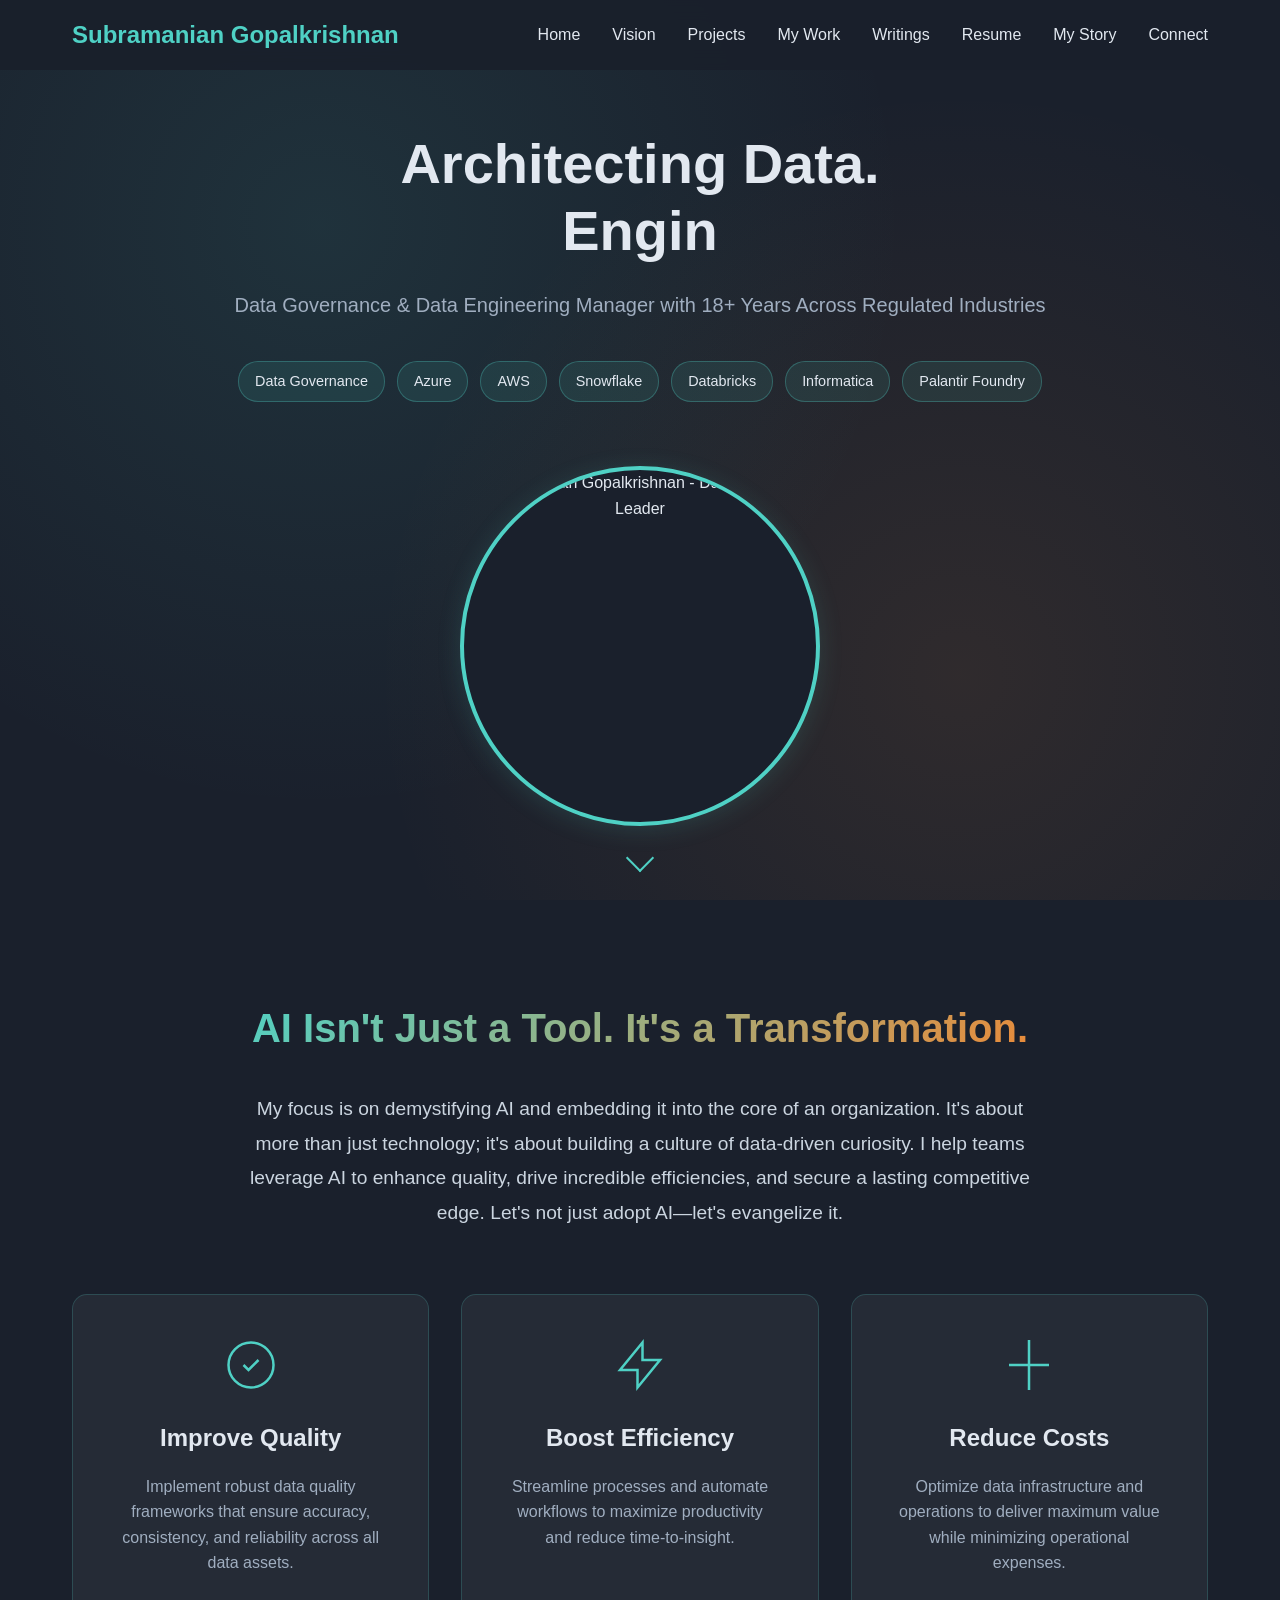
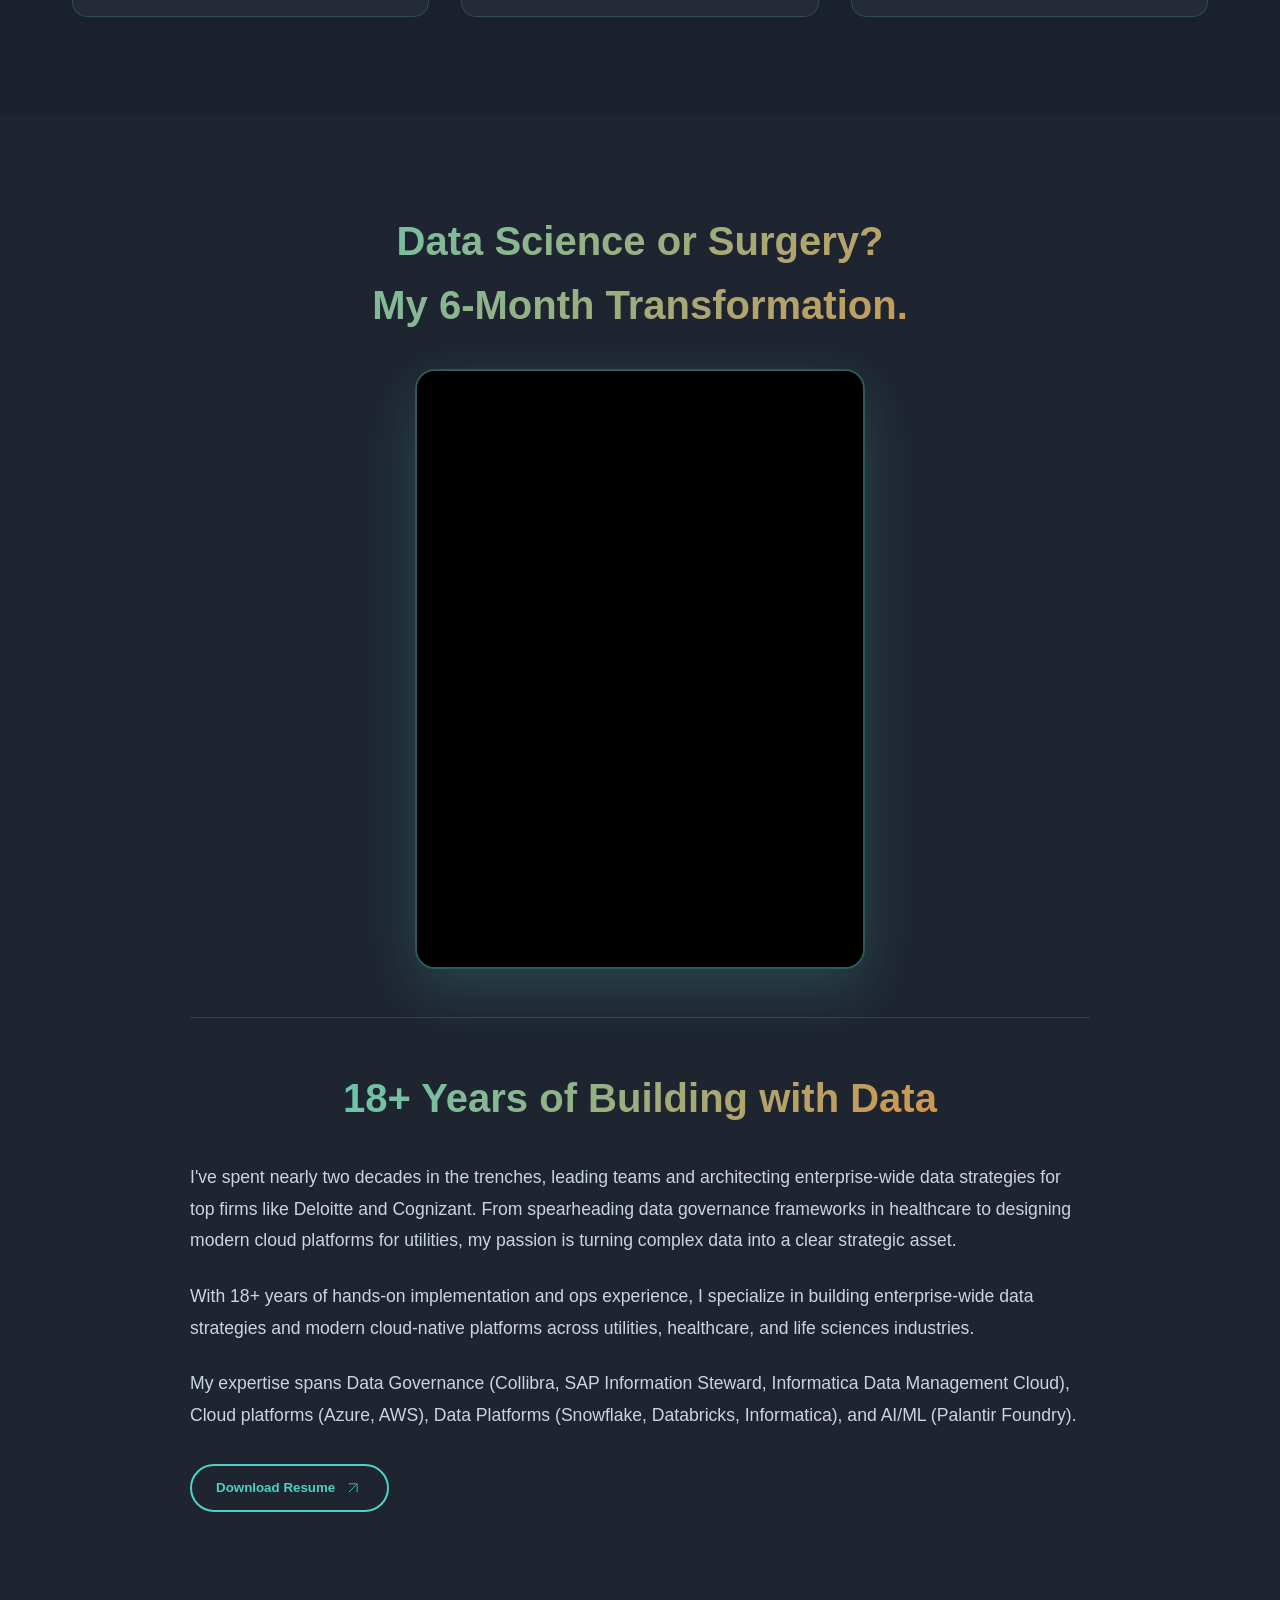
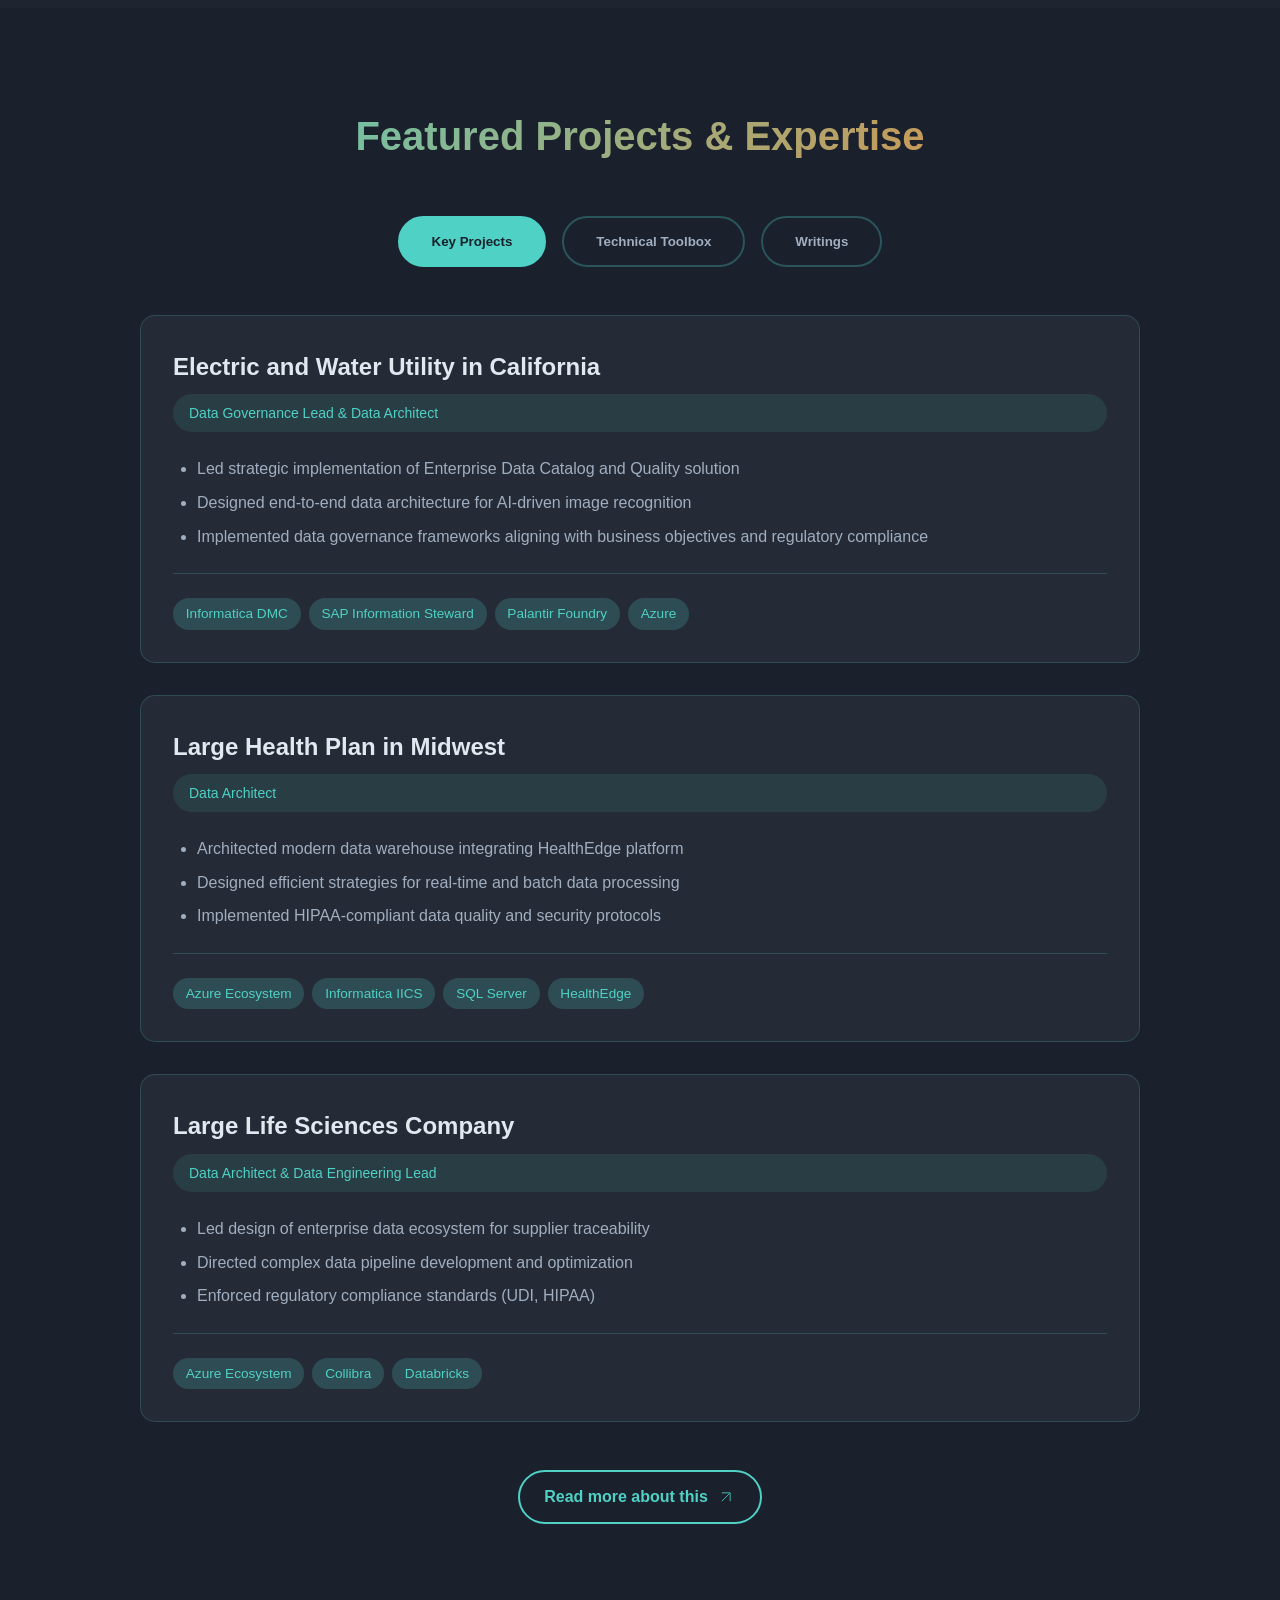
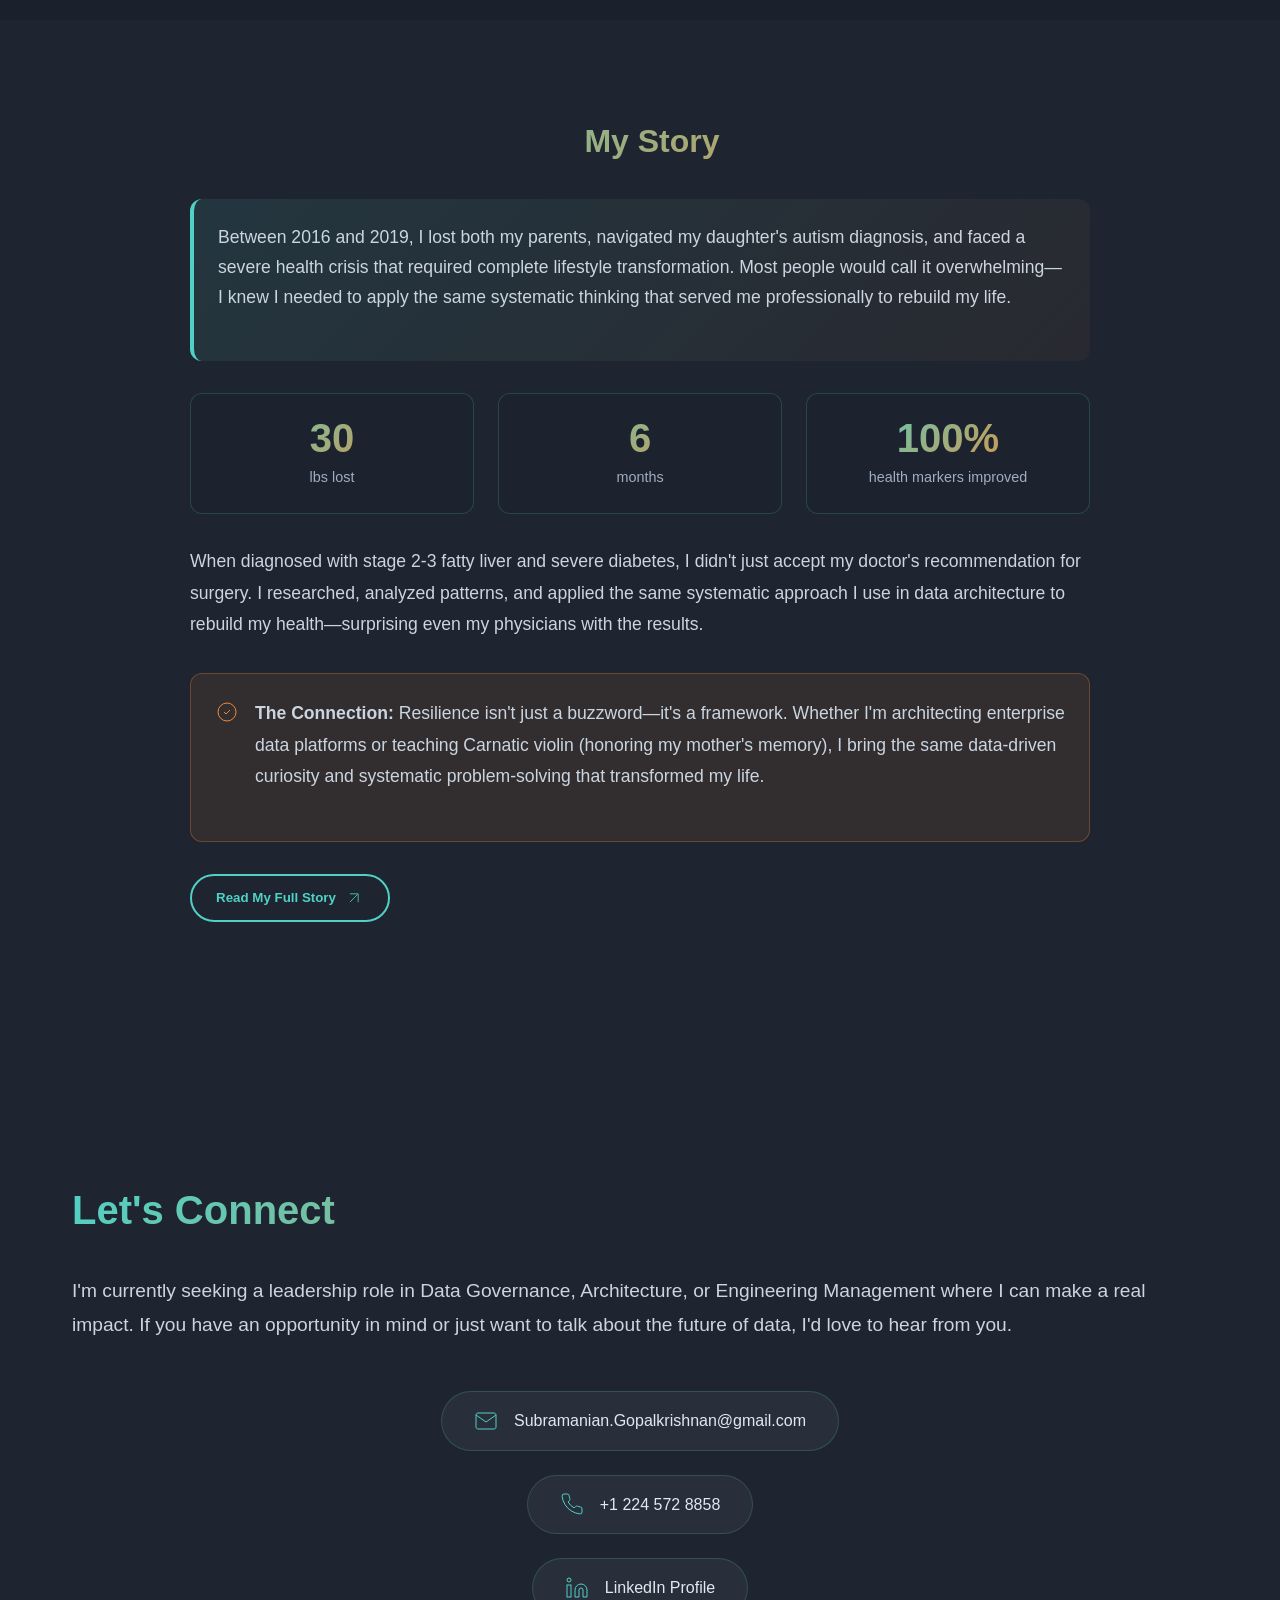
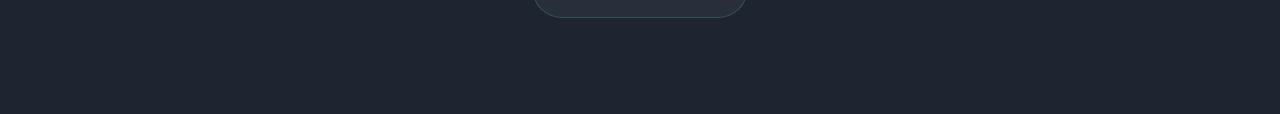
==== commit 9b43d8c7: "Update multiple HTML files to enhance security and analytics integration by updating Content Securit" ====
--- a/index.html
+++ b/index.html
@@ -4,7 +4,16 @@
     <meta charset="UTF-8">
     <meta name="viewport" content="width=device-width, initial-scale=1.0">
     <meta name="referrer" content="strict-origin-when-cross-origin">
-    <meta http-equiv="Content-Security-Policy" content="default-src 'self'; base-uri 'self'; img-src 'self' data: https:; font-src 'self' https://fonts.gstatic.com data:; style-src 'self' 'unsafe-inline' https://fonts.googleapis.com; script-src 'self'; connect-src 'self'; frame-src https://www.youtube.com https://www.youtube-nocookie.com; object-src 'none'; upgrade-insecure-requests">
+    <meta http-equiv="Content-Security-Policy" content="default-src 'self'; base-uri 'self'; img-src 'self' data: https:; font-src 'self' https://fonts.gstatic.com data:; style-src 'self' 'unsafe-inline' https://fonts.googleapis.com; script-src 'self' 'unsafe-inline' https://www.googletagmanager.com https://www.google-analytics.com; connect-src 'self' https://www.google-analytics.com https://analytics.google.com https://region1.google-analytics.com; frame-src https://www.youtube.com https://www.youtube-nocookie.com; object-src 'none'; upgrade-insecure-requests">
+    <!-- Google tag (gtag.js) -->
+    <script async src="https://www.googletagmanager.com/gtag/js?id=G-WVC6DH29QQ"></script>
+    <script>
+      window.dataLayer = window.dataLayer || [];
+      function gtag(){dataLayer.push(arguments);}
+      gtag('js', new Date());
+
+      gtag('config', 'G-WVC6DH29QQ');
+    </script>
     <title>Subramanian Gopalkrishnan - Data Governance and Data Engineering Manager</title>
 
     <!-- Open Graph / Facebook -->
--- a/style.css
+++ b/style.css
@@ -1770,7 +1770,7 @@
 }
 
 .article-panel-accent {
-    background: linear-gradient(160deg, rgba(79, 209, 197, 0.1), rgba(237, 137, 54, 0.06));
+    background: linear-gradient(160deg, rgba(79, 209, 197, 0.08), rgba(237, 137, 54, 0.04));
 }
 
 .article-stat-grid {
@@ -1941,15 +1941,39 @@
     line-height: 1.5;
 }
 
-.article-summary-list a {
-    color: inherit;
+.article-summary-list a,
+.article-summary-list a:link,
+.article-summary-list a:visited {
+    color: #E2E8F0;
     text-decoration: none;
-    border-bottom: 1px dashed rgba(79, 209, 197, 0.35);
+    border-bottom: 1px dashed rgba(79, 209, 197, 0.4);
 }
 
 .article-summary-list a:hover {
     color: #4FD1C5;
-    border-bottom-color: rgba(79, 209, 197, 0.6);
+    border-bottom-color: rgba(79, 209, 197, 0.75);
+}
+
+.article-summary-list a:focus-visible {
+    outline: 2px solid rgba(79, 209, 197, 0.65);
+    outline-offset: 2px;
+}
+
+/* Topics / TOC rows in accent column: avoid stacked “double dark” + default link blue */
+.article-panel-accent .article-summary-list li {
+    background: rgba(255, 255, 255, 0.06);
+    border: 1px solid rgba(79, 209, 197, 0.12);
+}
+
+.article-panel-accent .article-summary-list a,
+.article-panel-accent .article-summary-list a:link,
+.article-panel-accent .article-summary-list a:visited {
+    color: #F7FAFC;
+}
+
+.article-panel-accent .article-summary-list a:hover {
+    color: #81E6D9;
+    border-bottom-color: rgba(129, 230, 217, 0.75);
 }
 
 .article-detail-grid {
@@ -2348,3 +2372,28 @@
     margin-bottom: 0;
 }
 
+/*
+ * Article in-page TOC (e.g. Behavioral data piece): browsers often paint default
+ * link blue for #fragment URLs; force on-theme colors so dark panels stay readable.
+ */
+a.article-toc-link,
+a.article-toc-link:link,
+a.article-toc-link:visited,
+a.article-toc-link:any-link {
+    color: #F7FAFC !important;
+    -webkit-text-fill-color: #F7FAFC !important;
+    text-decoration: none !important;
+    border-bottom: 1px dashed rgba(79, 209, 197, 0.45) !important;
+}
+
+a.article-toc-link:hover {
+    color: #81E6D9 !important;
+    -webkit-text-fill-color: #81E6D9 !important;
+    border-bottom-color: rgba(129, 230, 217, 0.9) !important;
+}
+
+a.article-toc-link:focus-visible {
+    outline: 2px solid rgba(79, 209, 197, 0.85);
+    outline-offset: 2px;
+}
+
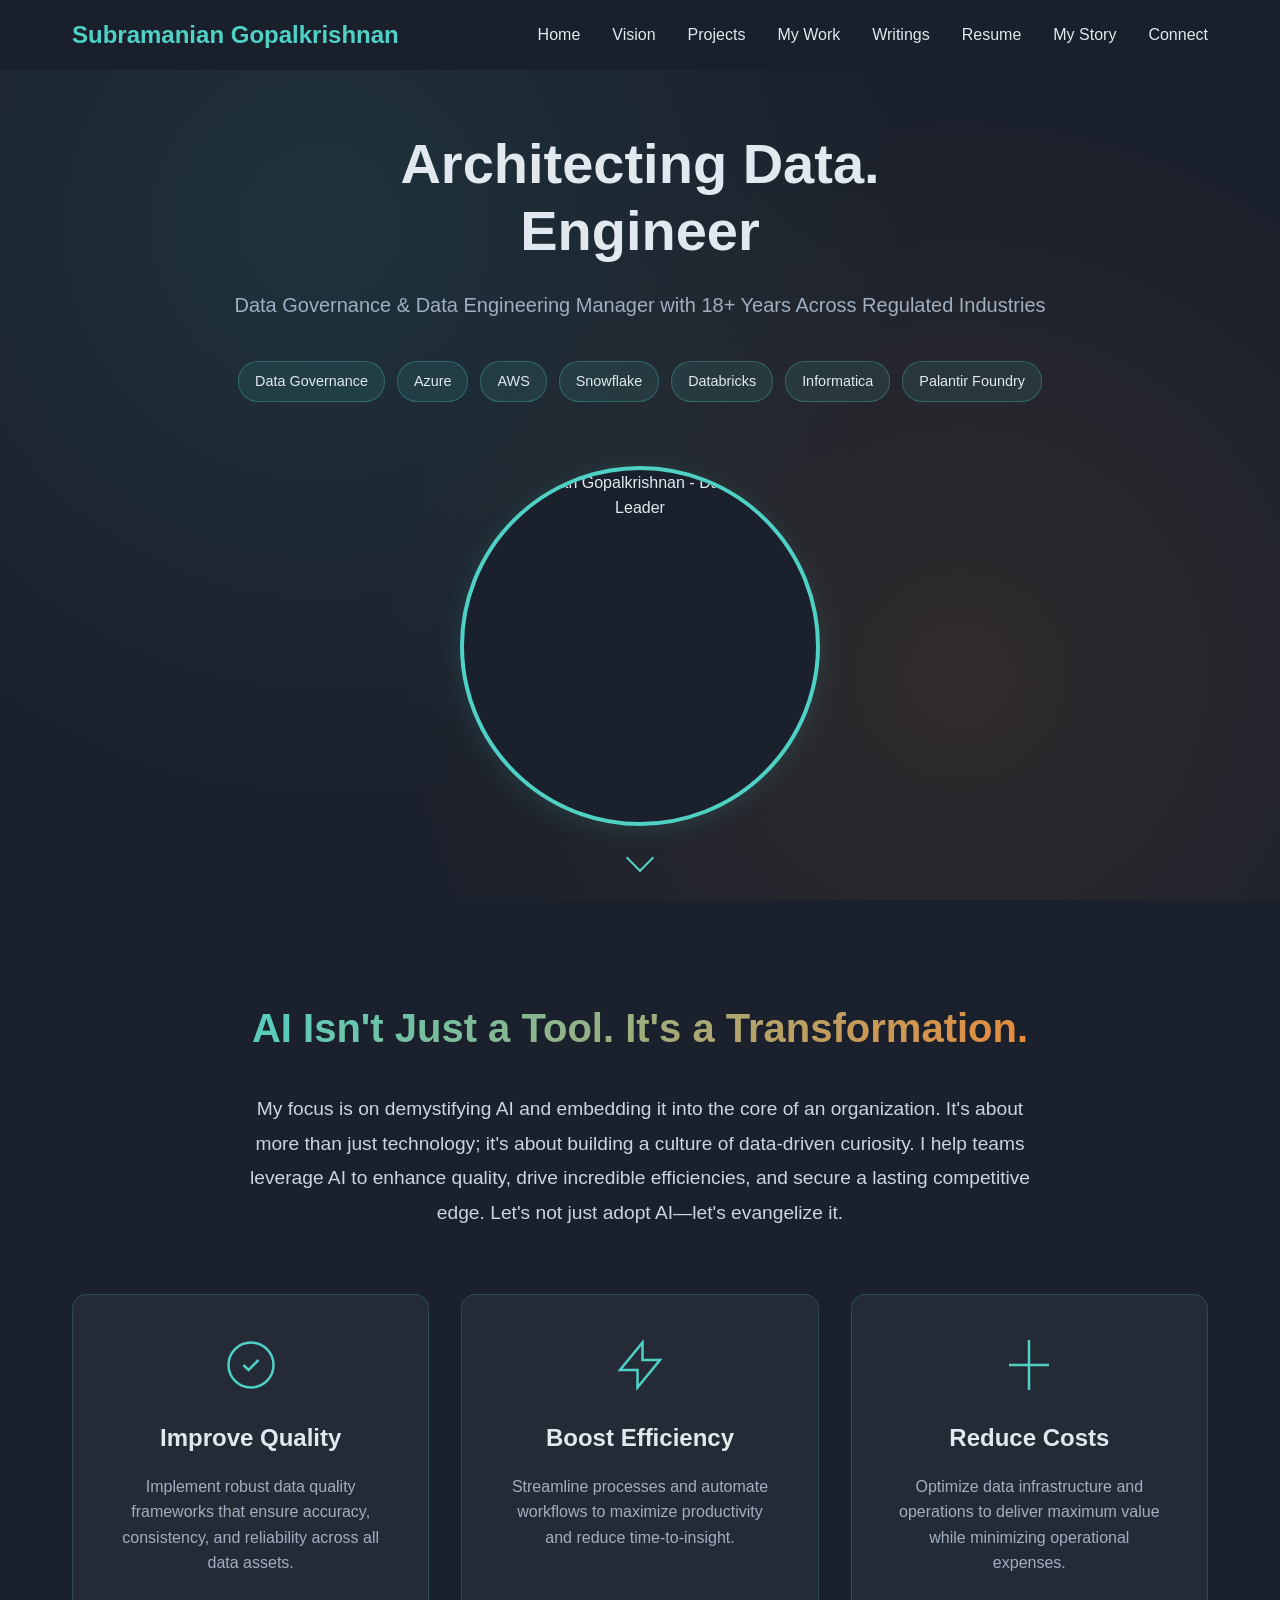
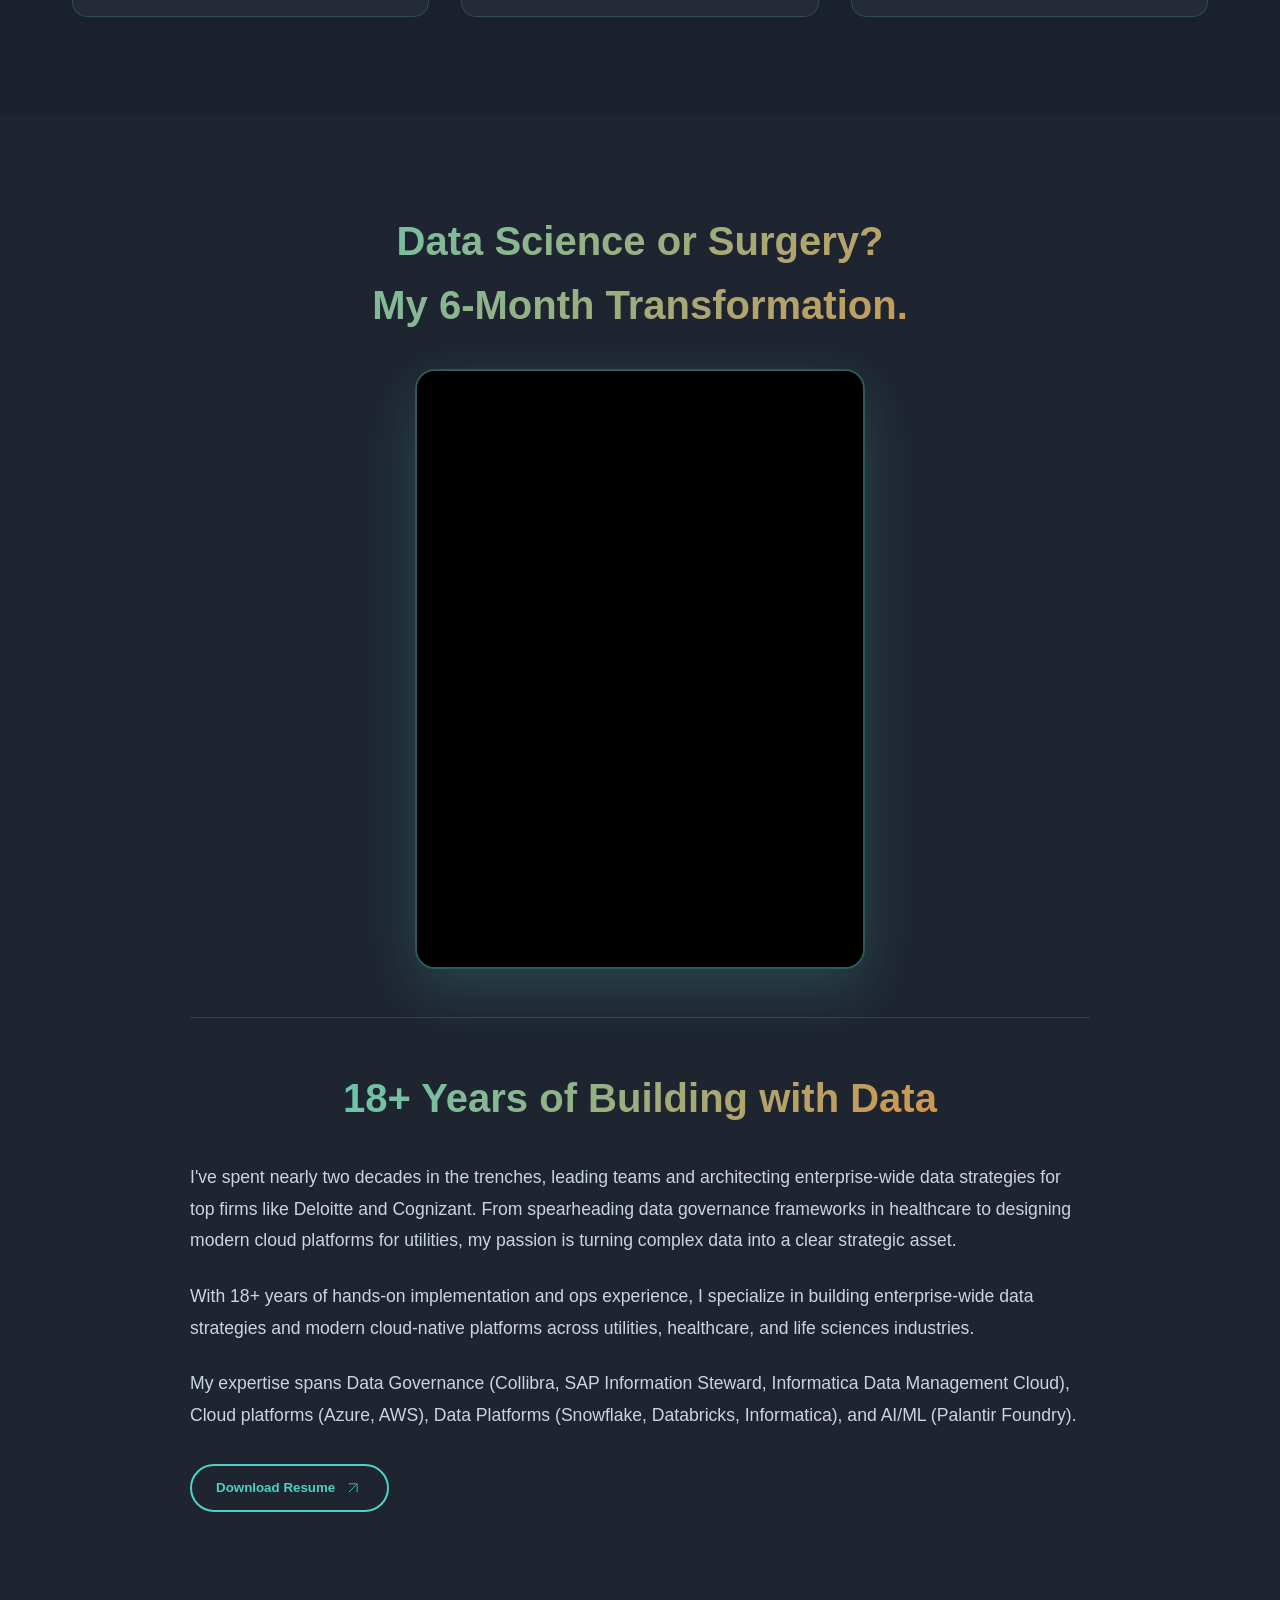
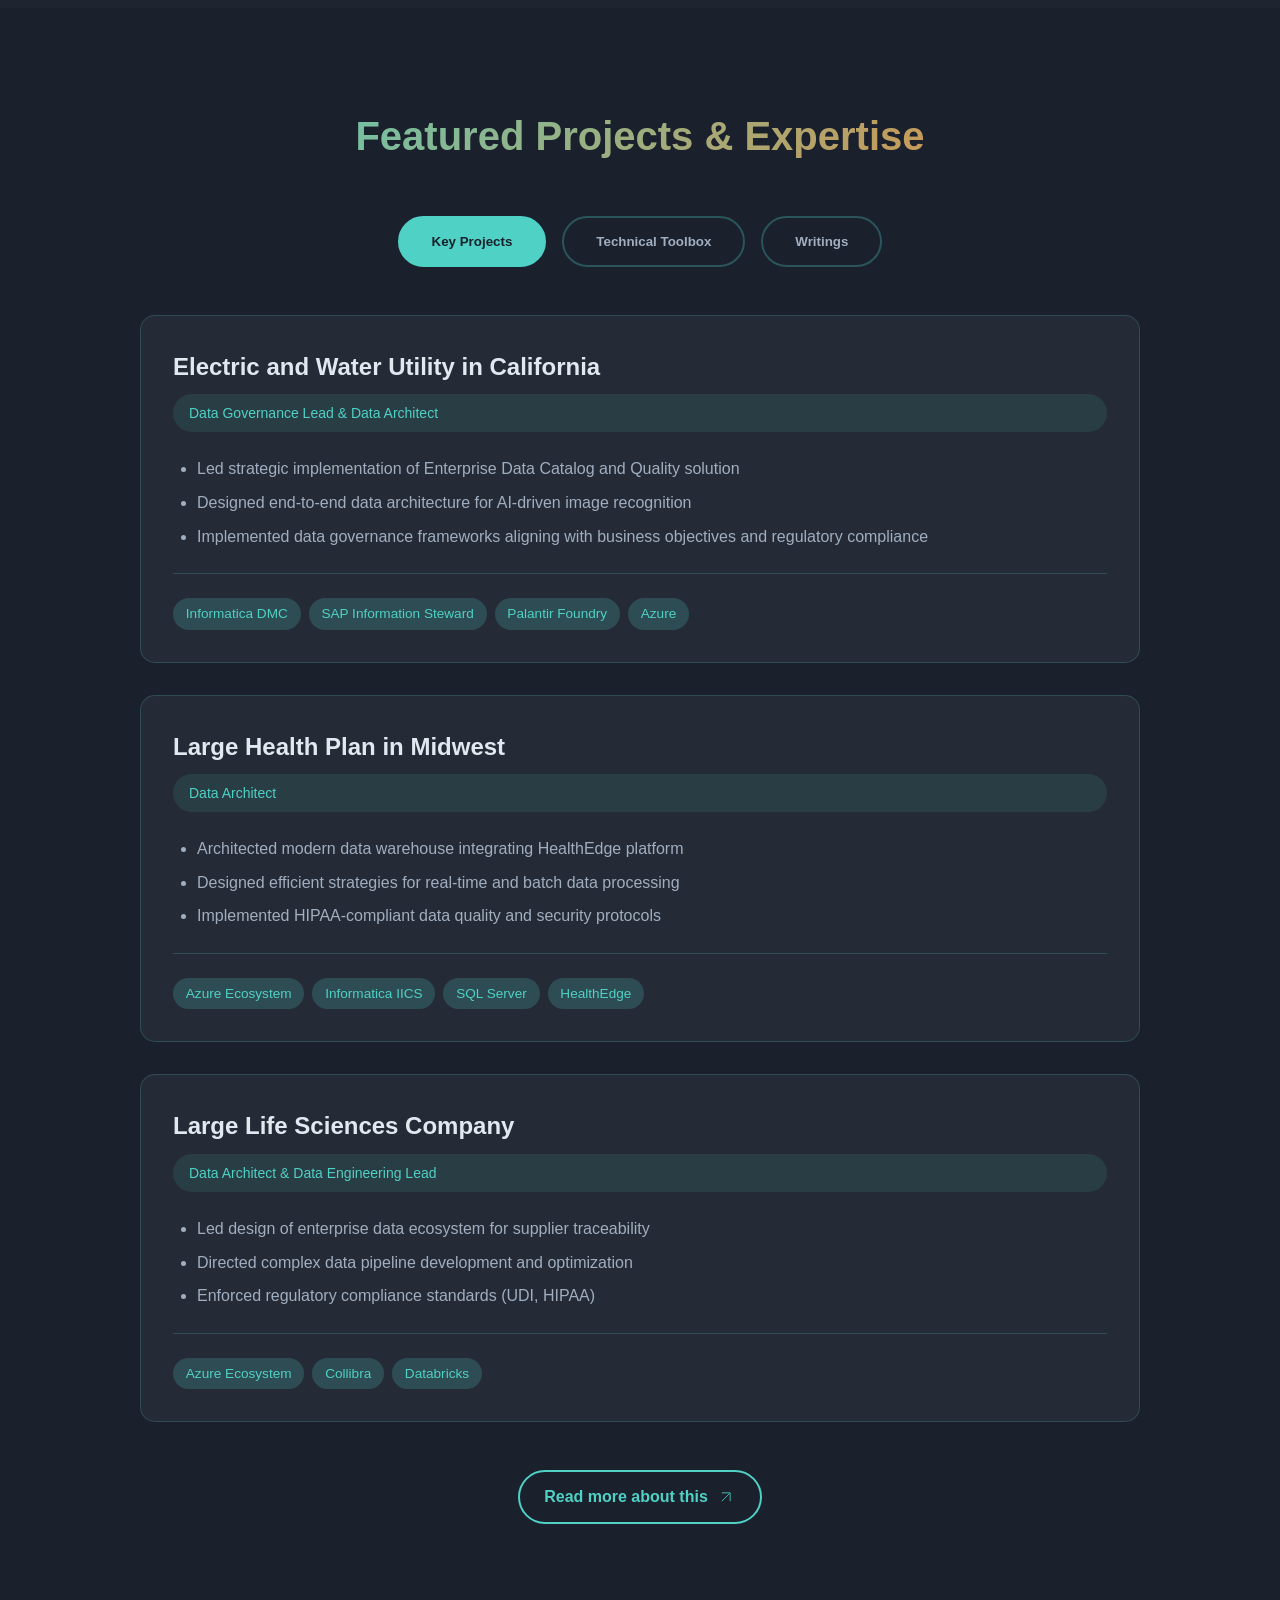
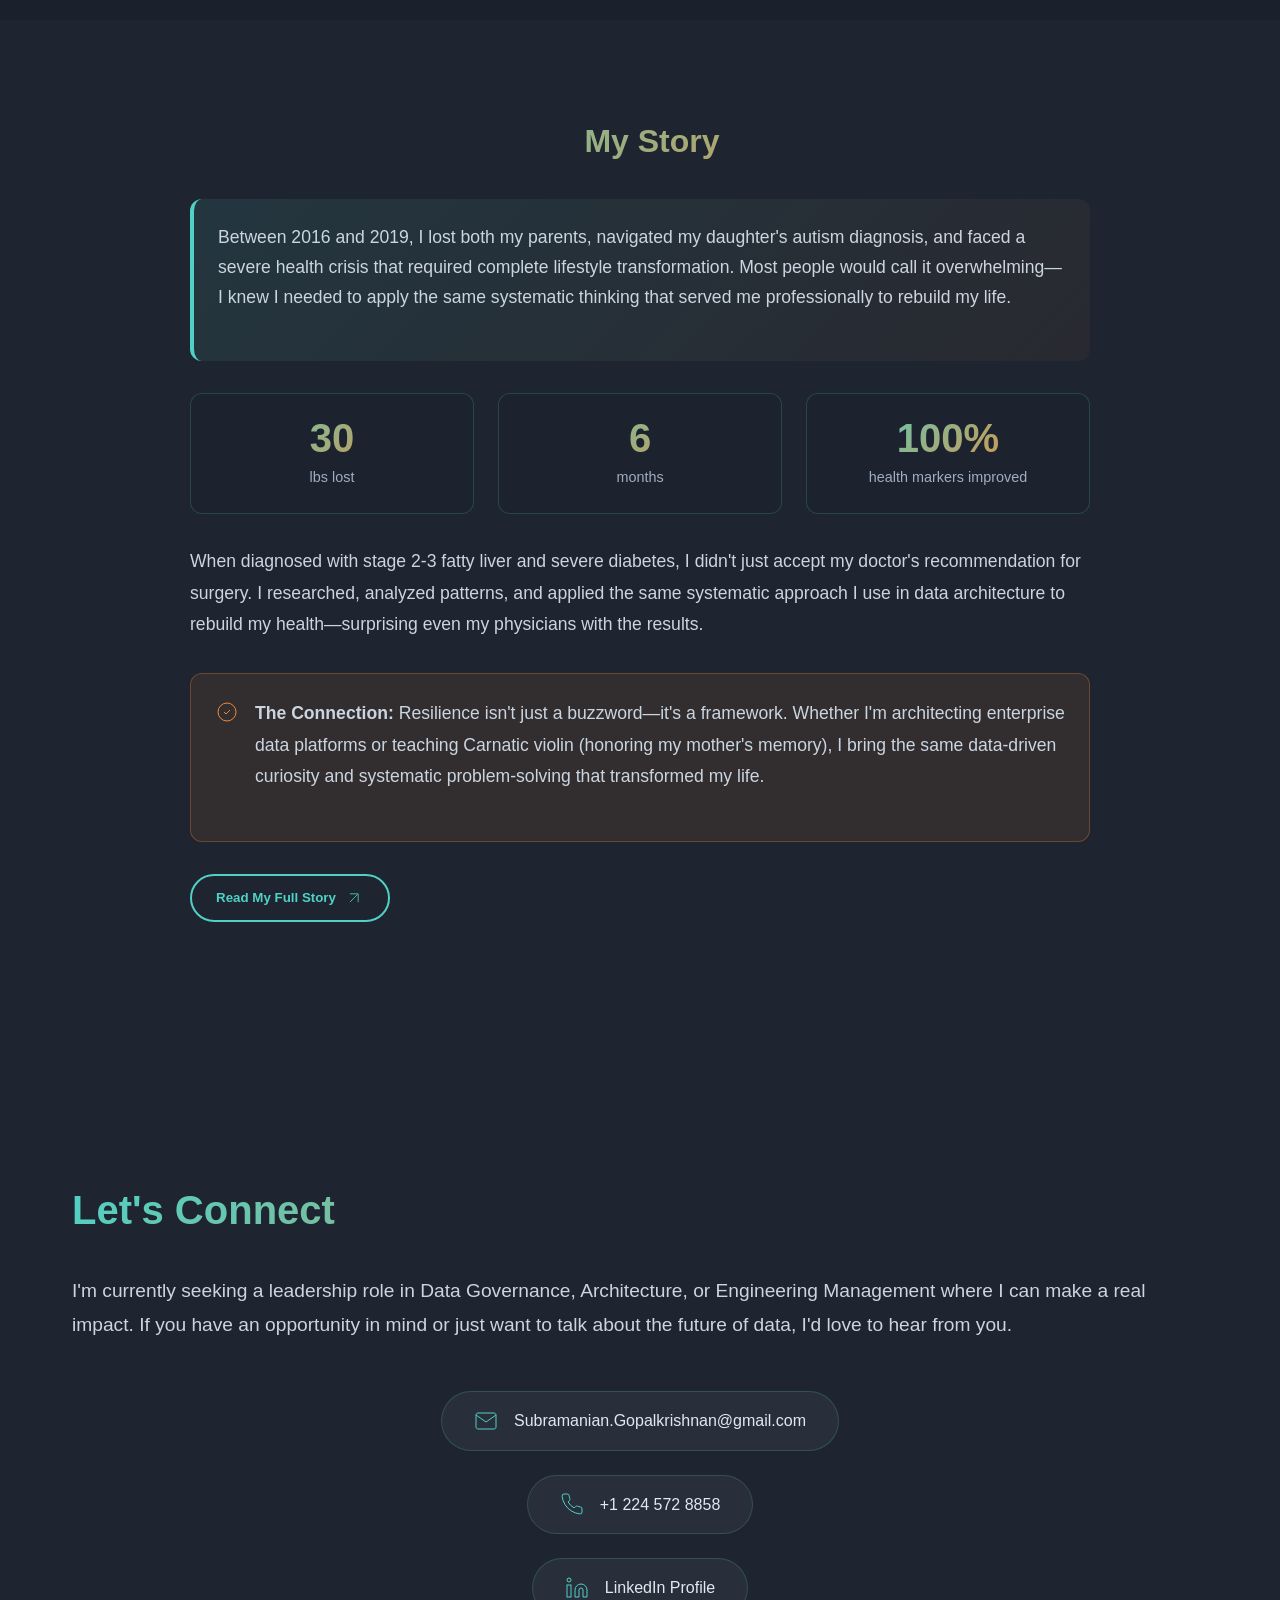
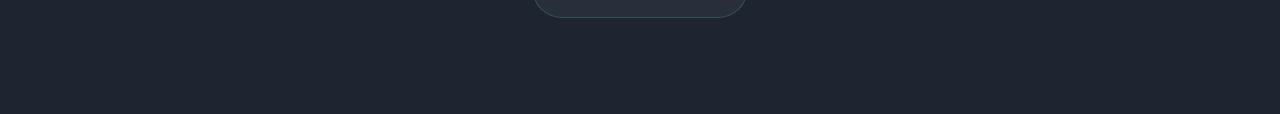
==== commit 63538512: "Update index.html to include a new article on decision quality, enhancing content on data governance" ====
--- a/index.html
+++ b/index.html
@@ -259,8 +259,14 @@
                     </div>
 
                     <div id="writings-tab" class="tab-panel">
-                        <p class="writings-intro">Notes on data governance, lakehouse patterns, enterprise integration, behavioral data, semi-synthetic data, and edge governance.</p>
+                        <p class="writings-intro">Notes on data governance, lakehouse patterns, enterprise integration, behavioral data, decision quality, semi-synthetic data, and edge governance.</p>
                         <div class="writings-grid">
+                            <a href="writings/decision-quality-framework.html" class="writing-card">
+                                <span class="writing-card-tag">Decision quality · AI governance · Trust signals</span>
+                                <h3>Decision quality &gt; data quality</h3>
+                                <p>A practical framework for validating decisions—not only datasets—in AI and in-flight data ecosystems.</p>
+                                <span class="writing-card-cta">Read article</span>
+                            </a>
                             <a href="writings/behavioral-data-trust-in-motion.html" class="writing-card">
                                 <span class="writing-card-tag">Behavioral data · Trust in motion · AI governance</span>
                                 <h3>Behavioral data: the shift beyond synthetic data</h3>
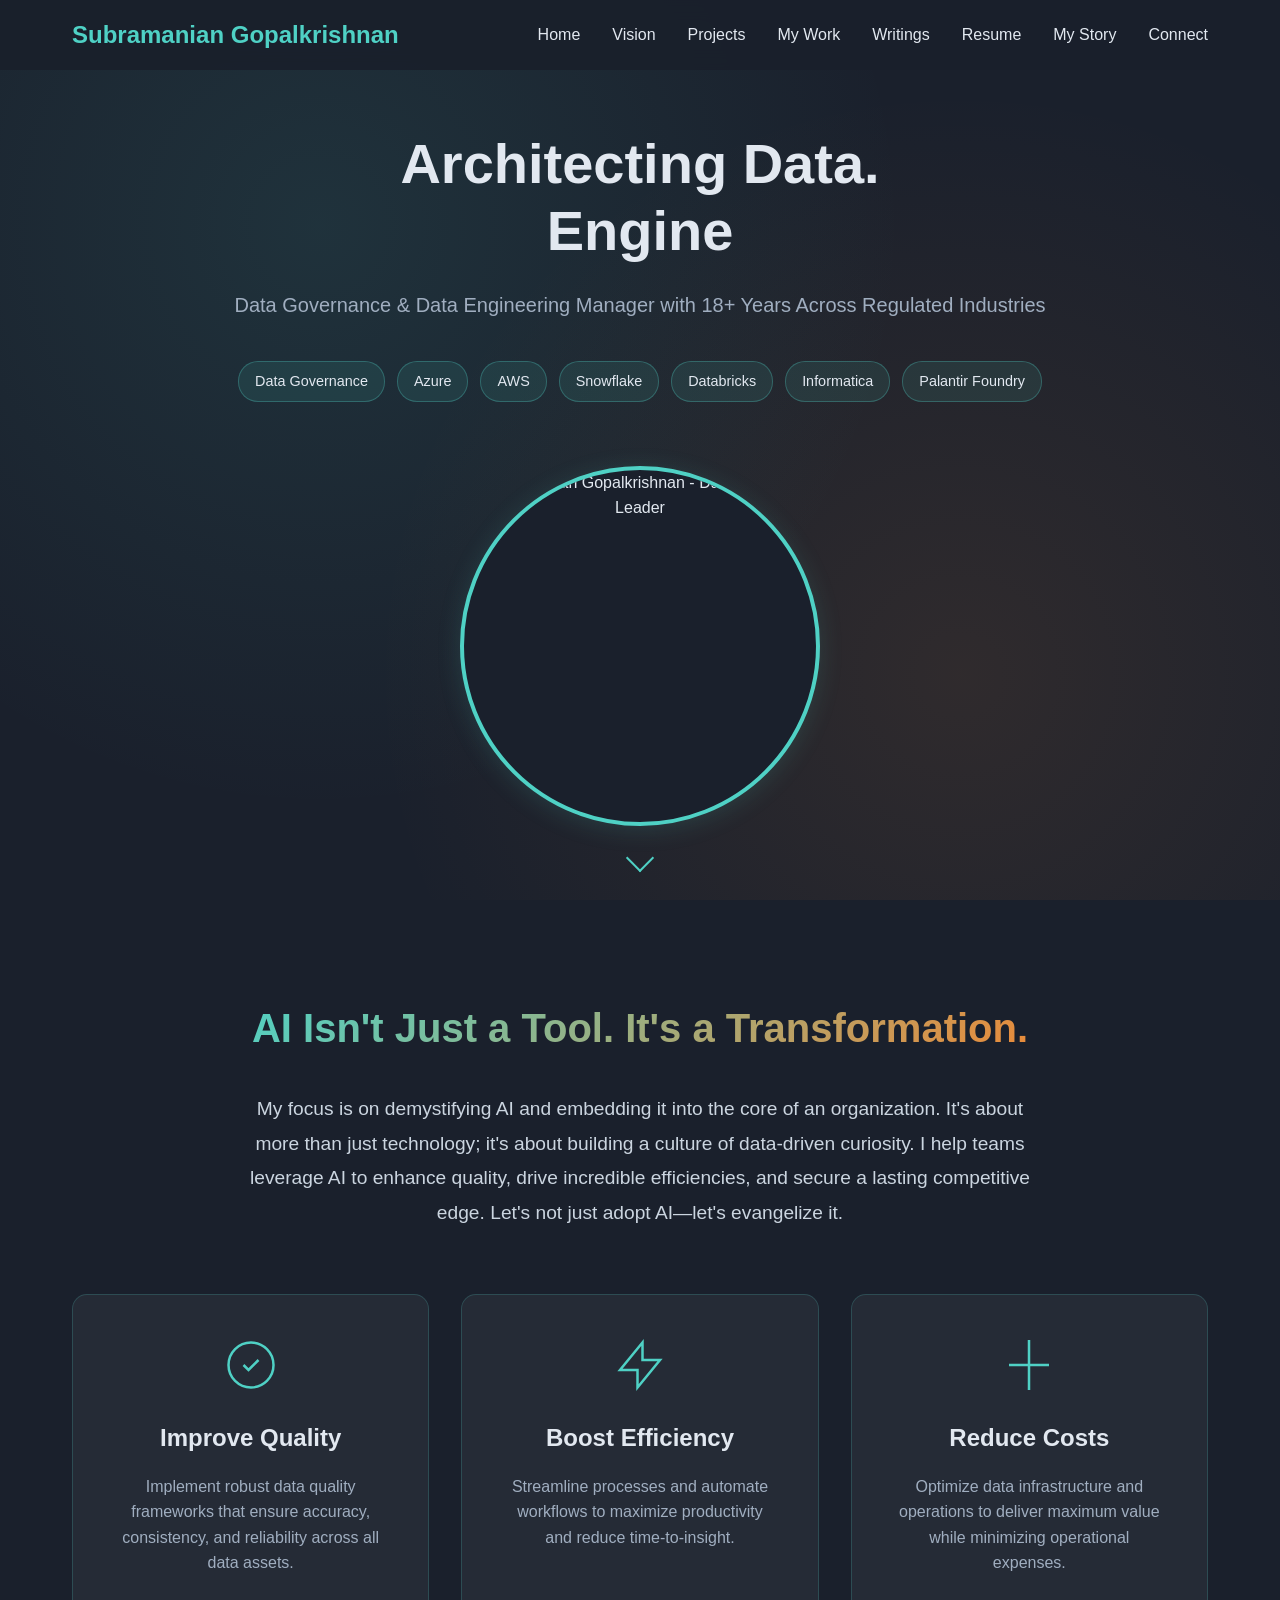
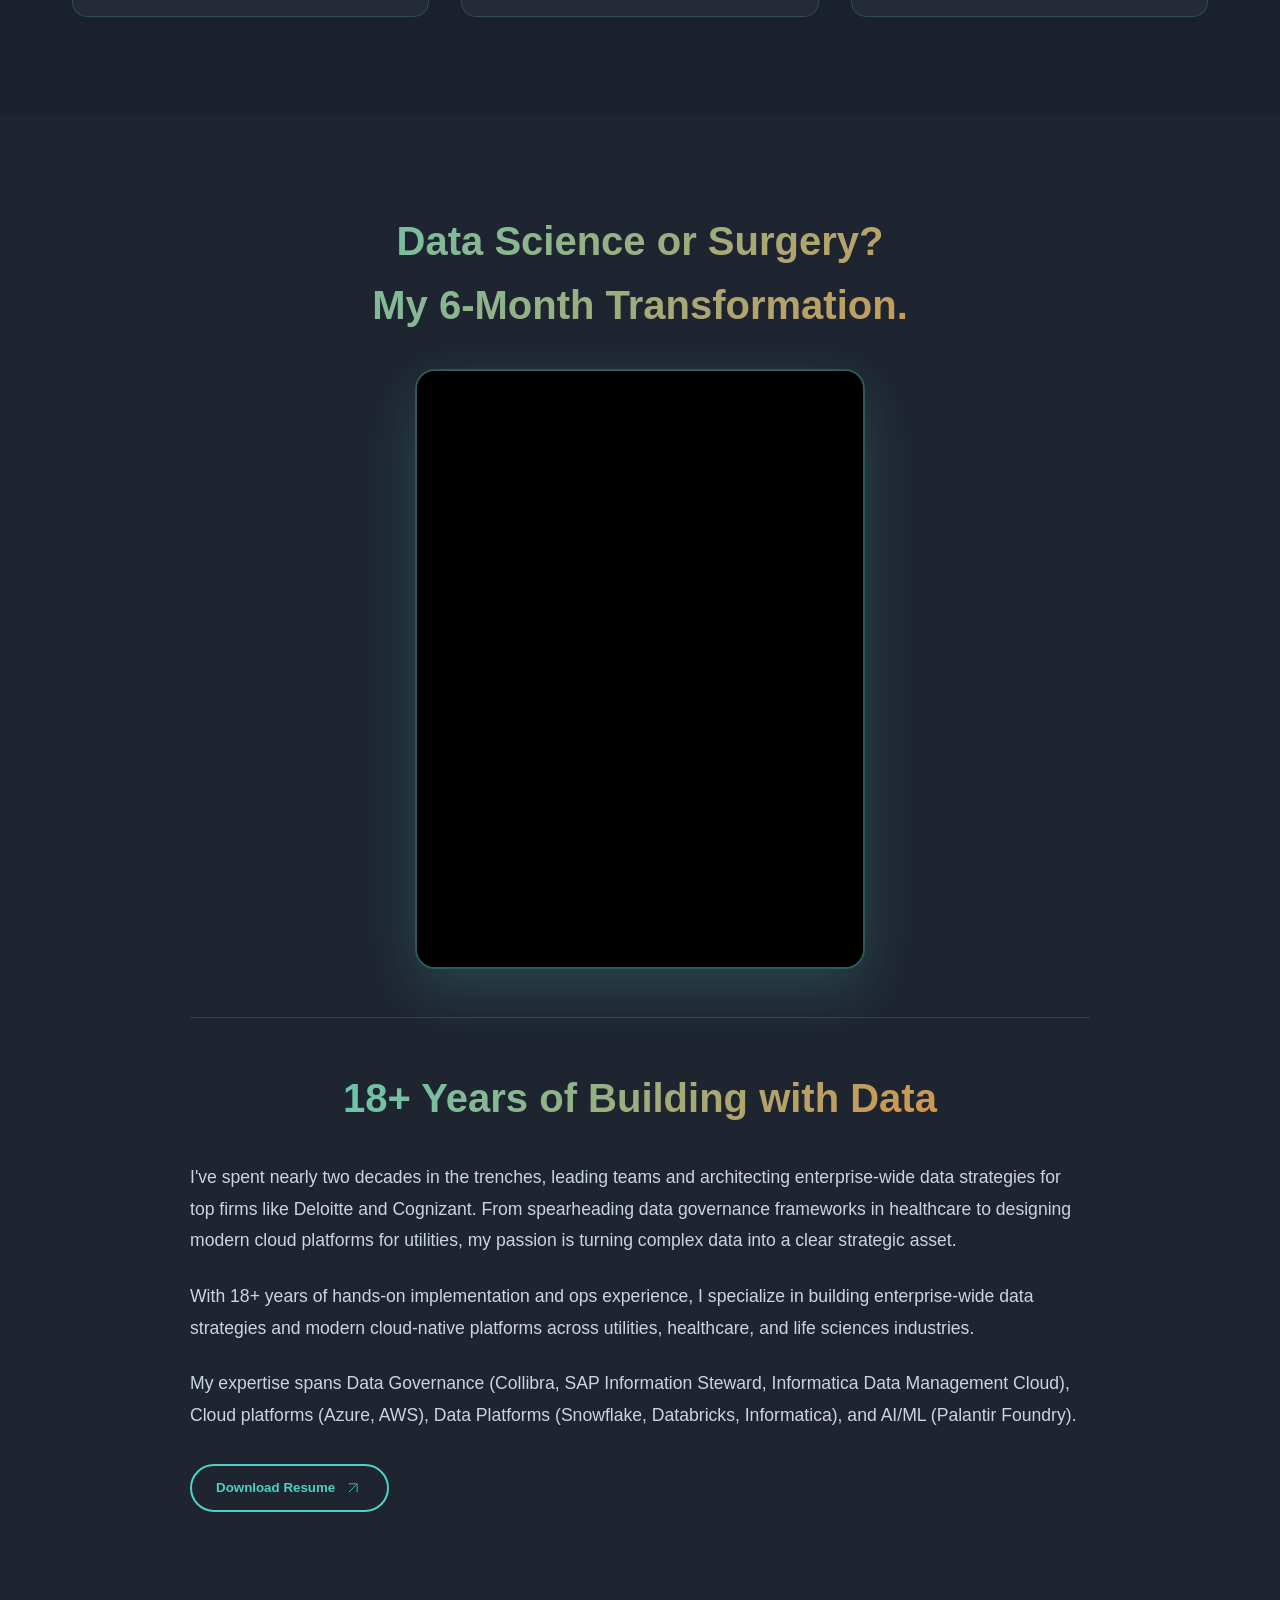
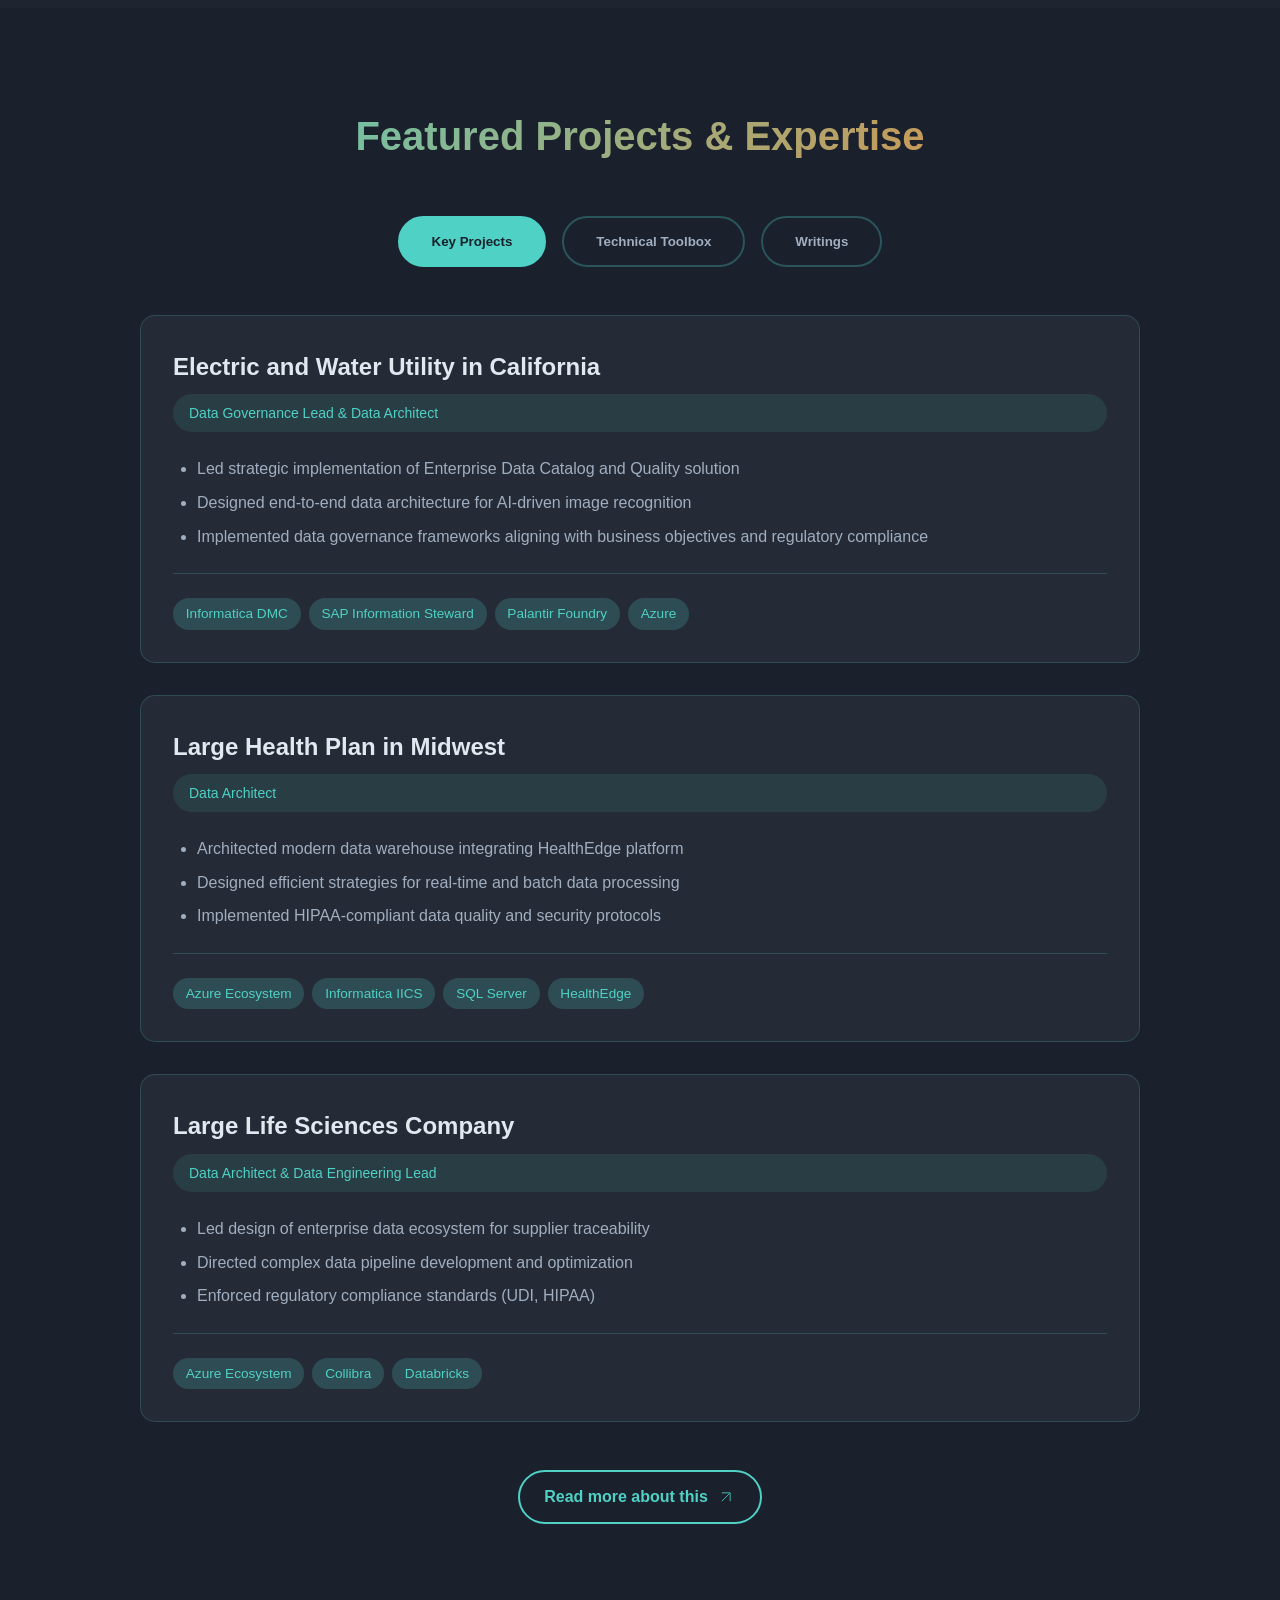
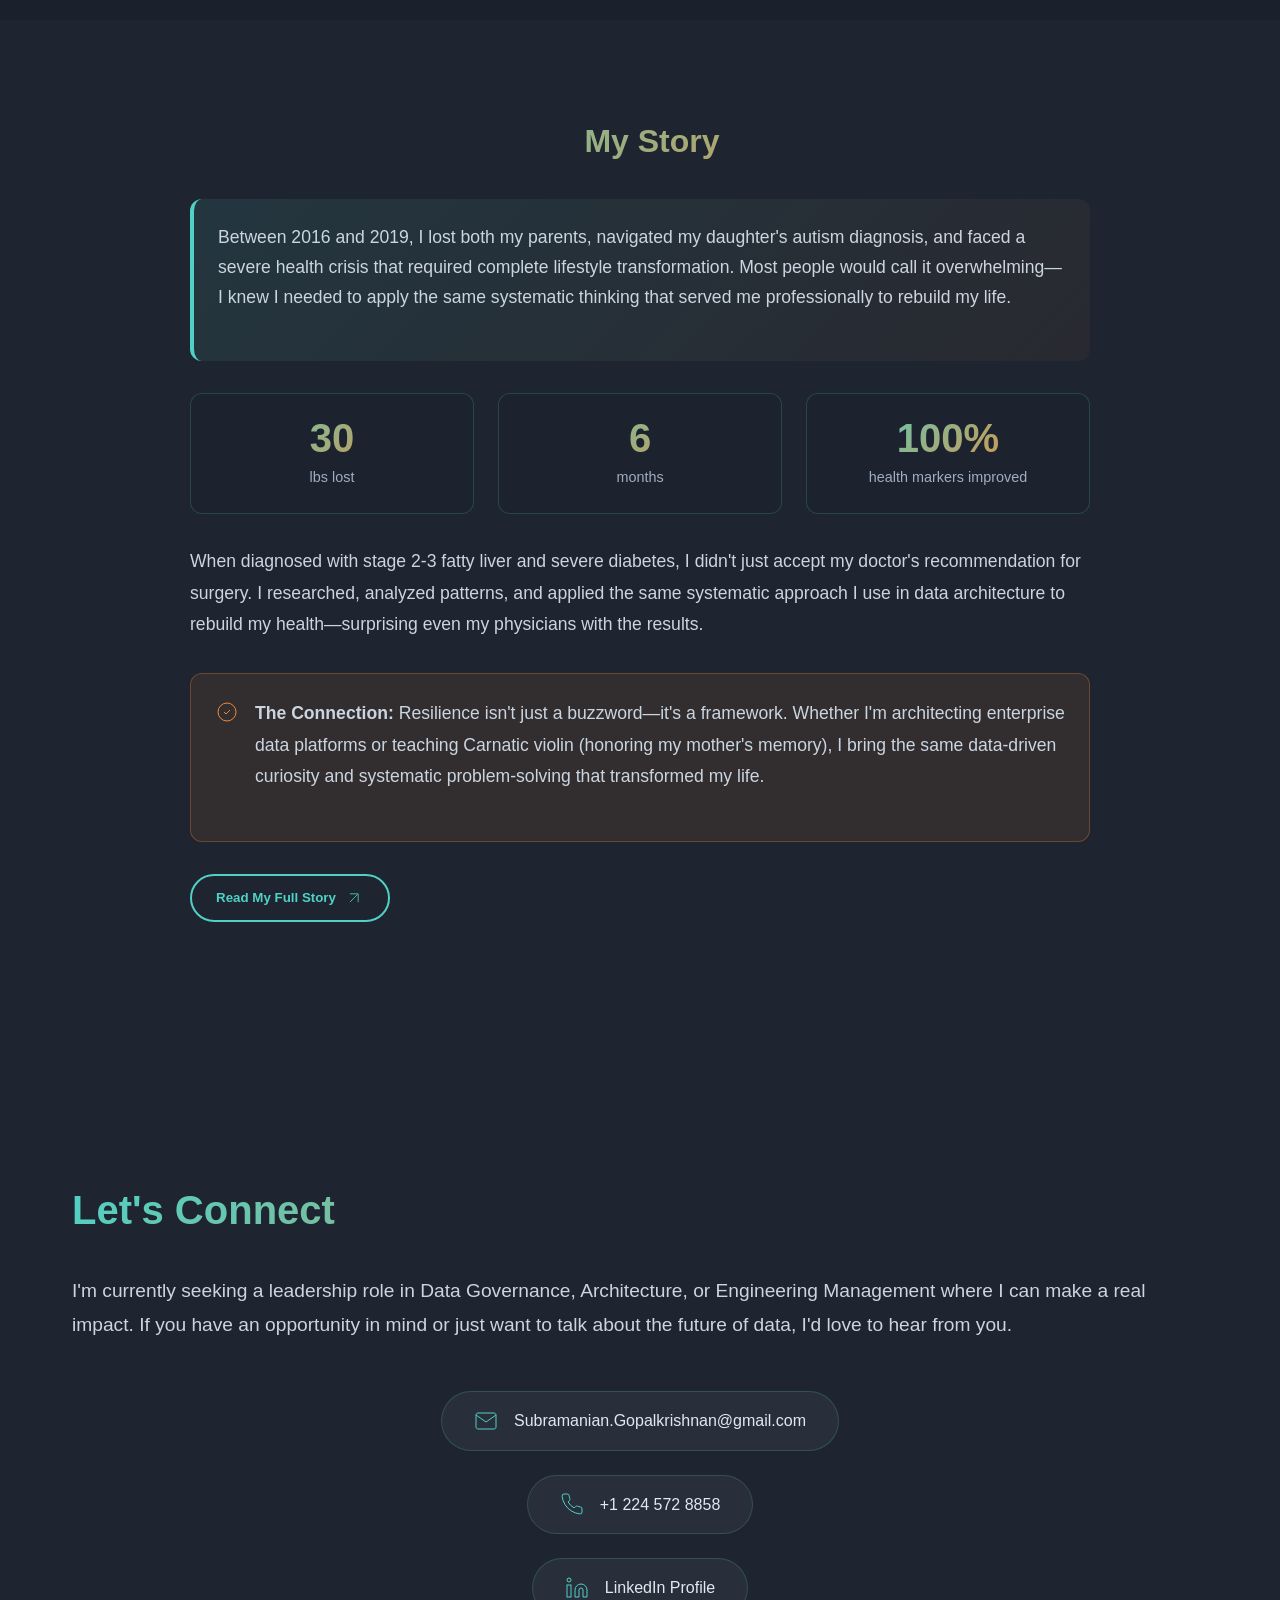
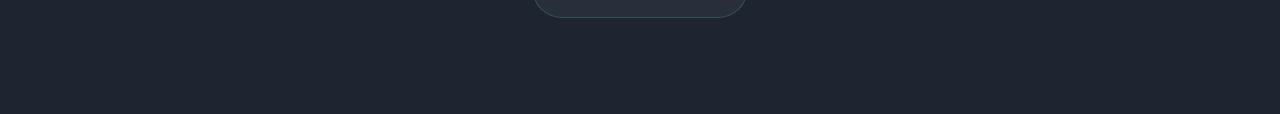
==== commit 53a837ee: "Add decision provenance writing and link it from the Writings grid. Co-authored-by: Cursor <cursorag" ====
--- a/index.html
+++ b/index.html
@@ -259,8 +259,14 @@
                     </div>
 
                     <div id="writings-tab" class="tab-panel">
-                        <p class="writings-intro">Notes on data governance, lakehouse patterns, enterprise integration, behavioral data, decision quality, semi-synthetic data, and edge governance.</p>
+                        <p class="writings-intro">Notes on data governance, lakehouse patterns, enterprise integration, behavioral data, decision quality, decision provenance, semi-synthetic data, and edge governance.</p>
                         <div class="writings-grid">
+                            <a href="writings/decision-provenance-ai-lineage.html" class="writing-card">
+                                <span class="writing-card-tag">Decision provenance · AI lineage · AI governance</span>
+                                <h3>Decision provenance: the next evolution of data lineage?</h3>
+                                <p>Why data lineage alone is insufficient for AI systems—and how decision provenance joins context, models, policies, oversight, actions, and outcomes.</p>
+                                <span class="writing-card-cta">Read article</span>
+                            </a>
                             <a href="writings/decision-quality-framework.html" class="writing-card">
                                 <span class="writing-card-tag">Decision quality · AI governance · Trust signals</span>
                                 <h3>Decision quality &gt; data quality</h3>
--- a/style.css
+++ b/style.css
@@ -1560,25 +1560,6 @@
         max-width: 200px;
     }
 
-    .article-steps-strip {
-        grid-template-columns: repeat(2, minmax(0, 1fr));
-    }
-
-    .article-flow-grid {
-        grid-template-columns: 1fr;
-    }
-
-    .article-code-grid {
-        grid-template-columns: 1fr;
-    }
-
-    .article-ownership-grid {
-        grid-template-columns: 1fr;
-    }
-
-    .article-glance-row {
-        grid-template-columns: 1fr;
-    }
 }
 
 /* Writings (inside Featured Projects tabs) */
@@ -1715,7 +1696,7 @@
 
 .article-label {
     font-size: 0.75rem;
-    font-weight: 600;
+    font-weight: 700;
     letter-spacing: 0.14em;
     text-transform: uppercase;
     color: #4FD1C5;
@@ -1724,7 +1705,7 @@
 
 .article-h2 {
     font-size: 1.75rem;
-    font-weight: 600;
+    font-weight: 700;
     color: #E2E8F0;
     margin-bottom: 1.25rem;
     background: none;
@@ -1783,6 +1764,20 @@
 @media (min-width: 768px) {
     .article-stat-grid {
         grid-template-columns: repeat(4, 1fr);
+    }
+
+    .article-stat-grid.article-stat-grid--cols-3 {
+        grid-template-columns: repeat(3, minmax(0, 1fr));
+    }
+}
+
+.article-stat-grid.article-stat-grid--cols-3 {
+    grid-template-columns: 1fr;
+}
+
+@media (min-width: 520px) {
+    .article-stat-grid.article-stat-grid--cols-3 {
+        grid-template-columns: repeat(3, minmax(0, 1fr));
     }
 }
 
@@ -1845,7 +1840,7 @@
 }
 
 .article-step-mini strong {
-    font-size: 0.68rem;
+    font-size: 0.72rem;
     font-weight: 600;
     color: #E2E8F0;
 }
@@ -1887,8 +1882,8 @@
 
 .article-flow-grid {
     display: grid;
-    gap: 1rem;
-    grid-template-columns: repeat(auto-fill, minmax(240px, 1fr));
+    gap: 1.25rem;
+    grid-template-columns: repeat(auto-fill, minmax(280px, 1fr));
     margin-bottom: 2rem;
 }
 
@@ -1896,24 +1891,26 @@
     background: rgba(255, 255, 255, 0.04);
     border: 1px solid rgba(79, 209, 197, 0.2);
     border-radius: 14px;
-    padding: 1.25rem;
+    padding: 1.5rem;
 }
 
 .article-flow-step {
     display: block;
-    font-size: 0.75rem;
-    color: #4FD1C5;
-    margin-bottom: 0.5rem;
+    font-size: 0.875rem;
+    font-weight: 700;
+    letter-spacing: 0.1em;
+    color: #4FD1C5;
+    margin-bottom: 0.75rem;
 }
 
 .article-flow-card h3 {
-    font-size: 1rem;
+    font-size: 1.2rem;
     color: #F7FAFC;
     margin-bottom: 0.5rem;
 }
 
 .article-flow-card p {
-    font-size: 0.88rem;
+    font-size: 0.9rem;
     color: #A0AEC0;
     line-height: 1.55;
 }
@@ -1991,15 +1988,17 @@
 
 .article-detail-num {
     display: inline-block;
-    font-size: 0.7rem;
+    font-size: 0.875rem;
     font-weight: 700;
-    letter-spacing: 0.12em;
+    letter-spacing: 0.1em;
     color: #4FD1C5;
     margin-bottom: 0.75rem;
+    max-width: 100%;
+    overflow-wrap: break-word;
 }
 
 .article-detail-card h3 {
-    font-size: 1.1rem;
+    font-size: 1.2rem;
     color: #F7FAFC;
     margin-bottom: 0.5rem;
 }
@@ -2046,7 +2045,7 @@
 
 .article-glance-cell strong {
     display: block;
-    font-size: 1.1rem;
+    font-size: 1.15rem;
     color: #F7FAFC;
     margin-bottom: 0.35rem;
 }
@@ -2063,7 +2062,7 @@
 }
 
 .article-code-block h3 {
-    font-size: 1rem;
+    font-size: 1.06rem;
     color: #4FD1C5;
     margin-bottom: 0.75rem;
 }
@@ -2096,8 +2095,9 @@
 }
 
 .article-ownership-card h3 {
-    font-size: 1.1rem;
+    font-size: 1.2rem;
     margin-bottom: 0.75rem;
+    color: #F7FAFC;
 }
 
 .article-ownership-card p {
@@ -2115,6 +2115,10 @@
     color: #9AE6B4;
 }
 
+.article-ownership-emerald .article-detail-num {
+    color: #9AE6B4;
+}
+
 .article-ownership-indigo {
     border: 1px solid rgba(102, 126, 234, 0.35);
     background: rgba(102, 126, 234, 0.12);
@@ -2124,6 +2128,10 @@
     color: #B794F4;
 }
 
+.article-ownership-indigo .article-detail-num {
+    color: #B794F4;
+}
+
 .article-ownership-teal {
     border: 1px solid rgba(79, 209, 197, 0.35);
     background: rgba(79, 209, 197, 0.1);
@@ -2131,6 +2139,38 @@
 
 .article-ownership-teal h3 {
     color: #4FD1C5;
+}
+
+.article-ownership-teal .article-detail-num {
+    color: #4FD1C5;
+}
+
+/* Mobile: base grid rules above override earlier @media blocks; collapse to one column
+   so article panels do not overflow narrow viewports. */
+@media (max-width: 768px) {
+    .article-detail-grid {
+        grid-template-columns: 1fr;
+    }
+
+    .article-flow-grid {
+        grid-template-columns: 1fr;
+    }
+
+    .article-code-grid {
+        grid-template-columns: 1fr;
+    }
+
+    .article-ownership-grid {
+        grid-template-columns: 1fr;
+    }
+
+    .article-glance-row {
+        grid-template-columns: 1fr;
+    }
+
+    .article-steps-strip {
+        grid-template-columns: repeat(2, minmax(0, 1fr));
+    }
 }
 
 .article-author-actions {
@@ -2397,3 +2437,331 @@
     outline-offset: 2px;
 }
 
+/* Stacked article grids inside one panel (e.g. long-form / private overviews) */
+.article-panel > .article-flow-grid + .article-detail-grid,
+.article-panel > .article-flow-grid + .article-ownership-grid {
+    margin-top: 1.5rem;
+}
+
+.article-panel > .article-stat-grid + .article-detail-grid {
+    margin-top: 2rem;
+}
+
+.article-panel > .article-stat-grid + .article-prose {
+    margin-top: 1.25rem;
+}
+
+.article-panel > .article-prose + .article-detail-grid {
+    margin-top: 1.5rem;
+}
+
+/* Tiger private deck: wider main column next to TOC */
+/* Entire gains block: section can widen past viewport on small screens without this */
+.article-section#gains {
+    min-width: 0;
+    max-width: 100%;
+    /* Tighter than default .article-section (3.5rem) before “Value aligned…” */
+    margin-bottom: 1.75rem;
+}
+
+.article-split.article-split--tiger-gains {
+    max-width: 100%;
+    /* Tighter than default .article-split gap (2rem) between panels / stacked rows */
+    gap: 1rem;
+}
+
+.article-split.article-split--tiger-gains > .article-panel {
+    min-width: 0;
+    max-width: 100%;
+}
+
+/* Main gains column (not the TOC): clip paint overflow; avoids Chrome painting a
+   vertical scrollbar track on this panel in some layouts. */
+.article-split.article-split--tiger-gains > .article-panel:not(.article-panel-accent) {
+    overflow: clip;
+}
+
+@supports not (overflow: clip) {
+    .article-split.article-split--tiger-gains > .article-panel:not(.article-panel-accent) {
+        overflow: hidden;
+    }
+}
+
+@media (min-width: 1024px) {
+    .article-split.article-split--tiger-gains {
+        grid-template-columns: minmax(0, 1fr) minmax(15rem, 17.5rem);
+    }
+}
+
+/* Career journey: stepped cards with directional arrows */
+.article-journey-track {
+    display: flex;
+    flex-direction: column;
+    align-items: stretch;
+    gap: 0;
+    margin-top: 1.5rem;
+}
+
+.article-journey-step {
+    margin: 0;
+}
+
+.article-journey-arrow {
+    flex-shrink: 0;
+    display: flex;
+    align-items: center;
+    justify-content: center;
+    padding: 0.45rem 0;
+    color: #4FD1C5;
+    font-size: 1.35rem;
+    font-weight: 800;
+    line-height: 1;
+    user-select: none;
+}
+
+.article-journey-arrow::before {
+    content: "↓";
+}
+
+@media (min-width: 900px) {
+    .article-journey-track {
+        flex-direction: row;
+        align-items: stretch;
+        flex-wrap: nowrap;
+        gap: 0.35rem;
+    }
+
+    .article-journey-step {
+        flex: 1 1 0;
+        min-width: 0;
+    }
+
+    .article-journey-arrow {
+        flex: 0 0 1.75rem;
+        padding: 0 0.15rem;
+        align-self: center;
+    }
+
+    .article-journey-arrow::before {
+        content: "→";
+    }
+}
+
+/* Career journey: emphasize destination step */
+.article-journey-step--highlight {
+    position: relative;
+    background: linear-gradient(165deg, rgba(237, 137, 54, 0.14), rgba(79, 209, 197, 0.1)) !important;
+    border-color: rgba(246, 173, 85, 0.55) !important;
+    box-shadow:
+        0 0 0 2px rgba(237, 137, 54, 0.35),
+        0 14px 40px rgba(0, 0, 0, 0.22);
+    z-index: 1;
+}
+
+.article-journey-step--highlight .article-detail-num {
+    color: #F6AD55;
+}
+
+.article-journey-step--highlight.article-flow-card .article-flow-step {
+    color: #F6AD55;
+}
+
+.article-journey-step--highlight h3 {
+    color: #FFFAF0;
+}
+
+/* Career journey: de-emphasize early-career card (Tiger private page) */
+#journey .article-journey-step--compact {
+    opacity: 0.9;
+}
+
+#journey .article-journey-step--compact p {
+    font-size: 0.9em;
+    line-height: 1.42;
+}
+
+/* Tiger private page: spotlight "What Makes Me Different" */
+#differentiator .article-differentiator-highlight {
+    margin: 0;
+    padding: 1.5rem 1.75rem;
+    border-radius: 16px;
+    background: linear-gradient(165deg, rgba(237, 137, 54, 0.14), rgba(79, 209, 197, 0.1));
+    border: 1px solid rgba(246, 173, 85, 0.5);
+    box-shadow:
+        0 0 0 2px rgba(237, 137, 54, 0.22),
+        0 16px 42px rgba(0, 0, 0, 0.28);
+}
+
+#differentiator .article-h2--differentiator {
+    font-size: clamp(1.35rem, 3.5vw, 1.65rem);
+    margin-bottom: 1rem;
+    margin-top: 0;
+    color: #FFFAF0;
+    -webkit-text-fill-color: #FFFAF0;
+}
+
+#differentiator .article-differentiator-highlight .article-prose {
+    margin-bottom: 0;
+}
+
+/* Tiger deck (technical + stewardship): grouped journey rows (labels + flow cards + arrows) */
+.article-grouped-arc {
+    margin-top: 2rem;
+    padding-top: 0.35rem;
+}
+
+/* Space after the intro line (h3 + tight prose) before the first group heading */
+.article-grouped-arc > .article-label:first-child {
+    margin-top: 1rem;
+}
+
+.article-grouped-arc > .article-label {
+    margin-bottom: 0.85rem;
+}
+
+/* Clear separation before each group heading after a card row */
+.article-grouped-arc > .article-journey-track + .article-label {
+    margin-top: 2.5rem;
+}
+
+/* Journey tracks use global margin-top: 1.5rem — inside the arc, spacing comes from labels instead */
+.article-grouped-arc .article-journey-track {
+    margin-top: 0;
+    margin-bottom: 0.25rem;
+}
+
+/* Tight coupling: group title → its row of cards */
+.article-grouped-arc > .article-label + .article-journey-track {
+    margin-top: 0;
+}
+
+.article-grouped-arc .article-flow-card ul {
+    margin: 0.35rem 0 0;
+    padding-left: 1.1rem;
+    font-size: 0.9rem;
+    color: #A0AEC0;
+    line-height: 1.55;
+}
+
+.article-grouped-arc .article-flow-card li {
+    margin-bottom: 0.4rem;
+}
+
+.article-grouped-arc .article-journey-step--highlight.article-flow-card li {
+    color: #E2E8F0;
+}
+
+/* What Tiger gains: circular knobs + captions (private Tiger deck)
+   CSS Grid minmax(0,1fr) clamps column width so captions wrap inside the panel (flex min-width:auto was still overflowing). */
+.article-gain-circles {
+    display: grid;
+    grid-template-columns: repeat(4, minmax(0, 1fr));
+    gap: 0.5rem;
+    margin-top: 1.5rem;
+    /* start: row height = max of each column's content (stretch was shrinking row vs captions in some layouts) */
+    align-items: start;
+    width: 100%;
+    max-width: 100%;
+    min-width: 0;
+    box-sizing: border-box;
+}
+
+@media (max-width: 520px) {
+    .article-gain-circles {
+        gap: 0.35rem;
+    }
+}
+
+.article-gain-circle-item {
+    display: block;
+    text-align: center;
+    min-width: 0;
+    max-width: 100%;
+}
+
+.article-gain-eyebrow {
+    margin: 0 0 0.45rem;
+    width: 100%;
+    min-width: 0;
+    min-height: 2.85em;
+    display: flex;
+    align-items: center;
+    justify-content: center;
+    font-size: 0.65rem;
+    font-weight: 700;
+    letter-spacing: 0.14em;
+    text-transform: uppercase;
+    color: #81E6D9;
+    line-height: 1.25;
+    overflow-wrap: break-word;
+}
+
+.article-gain-knob {
+    box-sizing: border-box;
+    /* Width drives a perfect square; aspect-ratio keeps height in sync (avoids ovals from padding / rounding). */
+    --gain-size: min(8.75rem, 148px, max(0px, calc(100% - 4px)));
+    width: var(--gain-size);
+    max-width: 100%;
+    aspect-ratio: 1;
+    height: auto;
+    border-radius: 50%;
+    overflow: clip;
+    display: flex;
+    align-items: center;
+    justify-content: center;
+    padding: 0.4rem;
+    margin: 0 auto 0;
+    border: 2px solid rgba(79, 209, 197, 0.5);
+    background:
+        radial-gradient(circle at 32% 22%, rgba(79, 209, 197, 0.28), transparent 55%),
+        radial-gradient(circle at 70% 88%, rgba(237, 137, 54, 0.12), transparent 45%),
+        rgba(26, 32, 44, 0.55);
+    box-shadow:
+        inset 0 1px 0 rgba(255, 255, 255, 0.06),
+        0 8px 24px rgba(0, 0, 0, 0.25);
+}
+
+@supports not (overflow: clip) {
+    .article-gain-knob {
+        overflow: hidden;
+    }
+}
+
+@supports not (aspect-ratio: 1) {
+    .article-gain-knob {
+        height: var(--gain-size);
+    }
+}
+
+.article-gain-knob-value {
+    display: block;
+    font-size: clamp(0.72rem, 2.4vw, 1.05rem);
+    font-weight: 800;
+    color: #F7FAFC;
+    line-height: 1.12;
+    text-align: center;
+    max-width: 95%;
+    overflow-wrap: break-word;
+}
+
+.article-gain-caption {
+    margin: 0.65rem 0 0;
+    padding: 0;
+    font-size: clamp(0.78rem, 2.2vw, 0.875rem);
+    line-height: 1.45;
+    color: #A0AEC0;
+    width: 100%;
+    max-width: 100%;
+    min-width: 0;
+    box-sizing: border-box;
+    overflow-wrap: anywhere;
+    word-wrap: break-word;
+    word-break: break-word;
+}
+
+/* Tiger gains: titles live in the knob (no uppercase eyebrow); slightly tighter type for longer phrases. */
+.article-split--tiger-gains .article-gain-knob-value {
+    font-size: clamp(0.62rem, 2.05vw, 0.92rem);
+    line-height: 1.1;
+}
+
